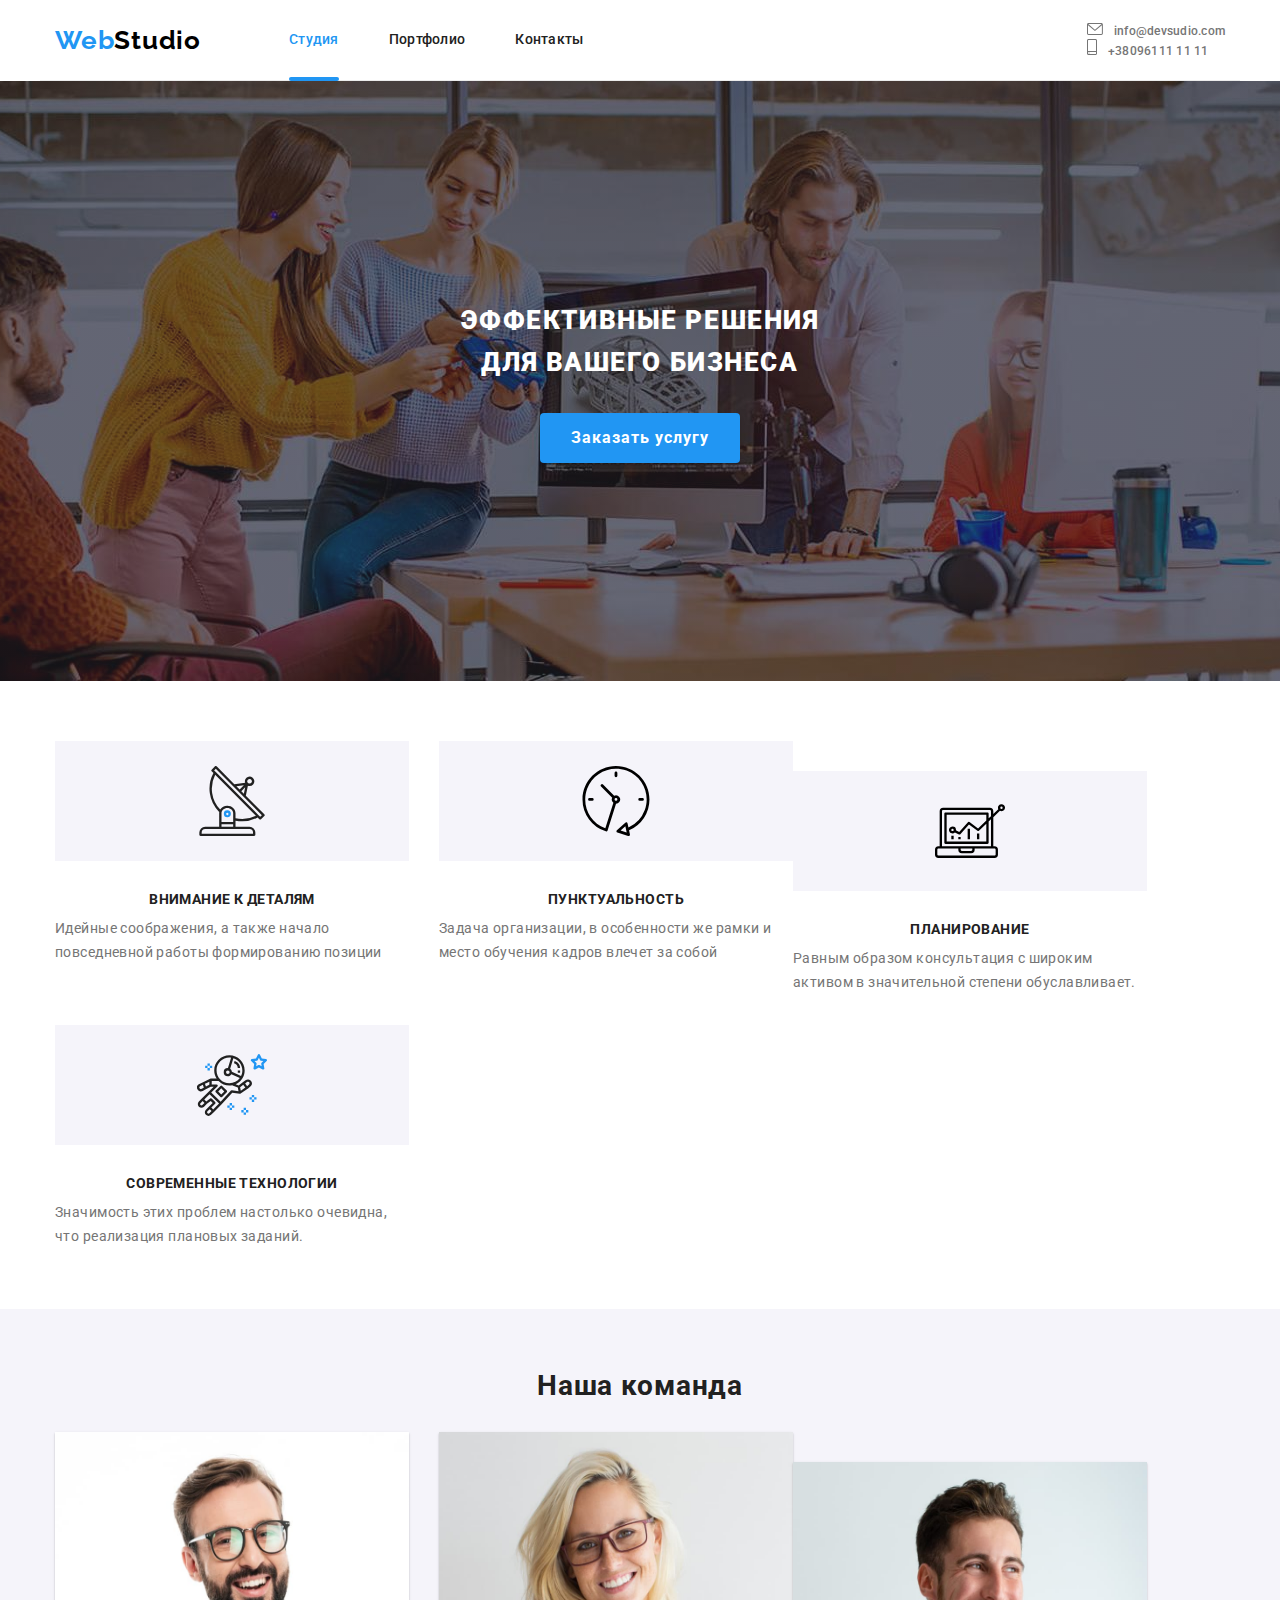
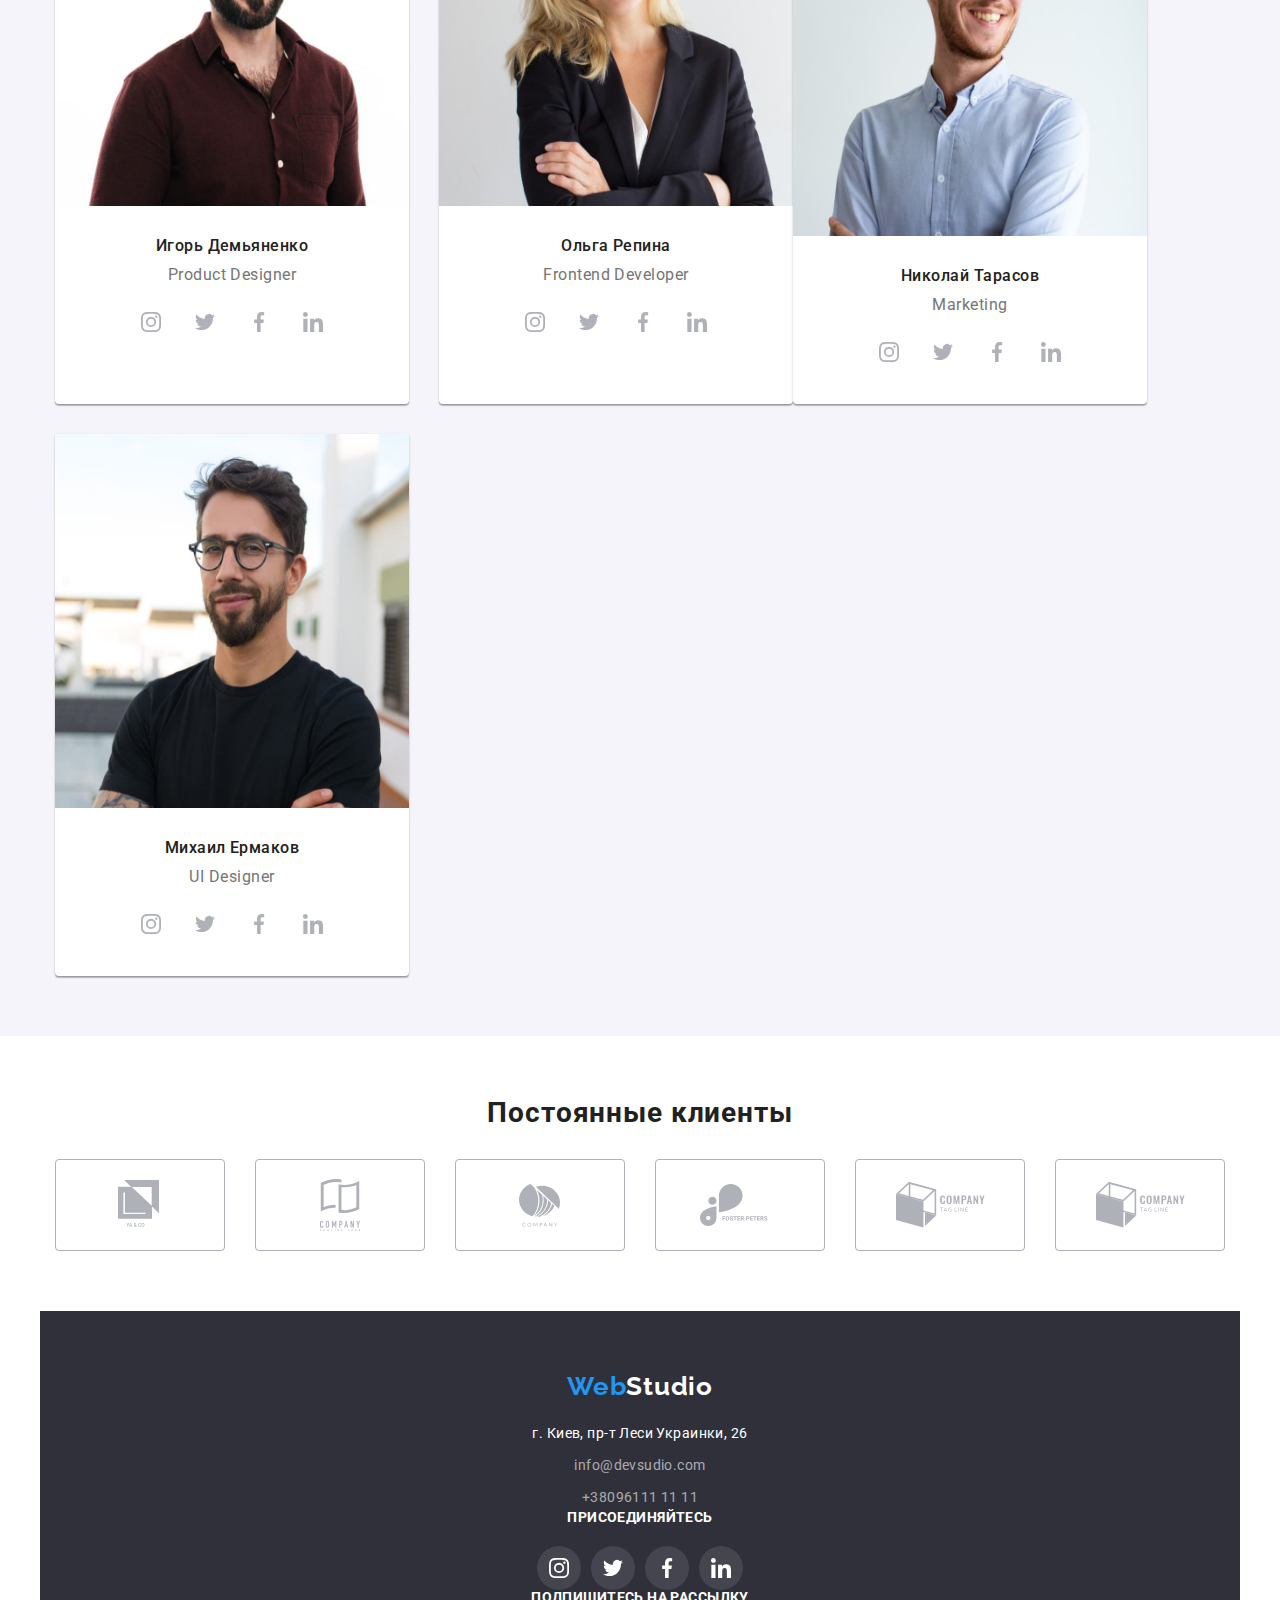
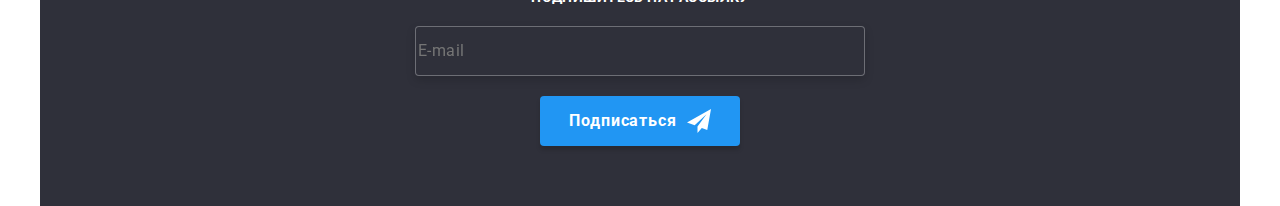
==== index.html @ 31a660d7 "HW-8 working hard" ====
<!DOCTYPE html>
<html lang="ru">
<head>
    <meta charset="UTF-8">
    <meta http-equiv="X-UA-Compatible" content="IE=edge">
    <meta name="viewport" content="width=device-width, initial-scale=1.0">
    <title>HW-8</title>
        <link href="https://fonts.googleapis.com/css2?family=Raleway:wght@700&family=Roboto:wght@400;500;700;900&display=swap" rel="stylesheet">
        <link rel="stylesheet" href="./css/modern-normalize.css">
        <link rel="stylesheet" href="./css/main.min.css">
</head>
<body>
    <header class="header">
        <div class="header__container container">
        <nav class="header__nav">
        <a href="index.html" class="logo header__logo">Web<span class="logo header__logo--black">Studio</span></a>
        <ul class="nav__list">
        <li class="nav__item"><a href="index.html" class="nav__link nav__link--active">Студия</a></li>
        <li class="nav__item"><a href="portfolio.html" class="nav__link">Портфолио</a></li>
        <li class="nav__item"><a href="" class="nav__link">Контакты</a></li>
        </ul>
        </nav>
        <ul class="auth__list">
        <li class="auth__item">
            <a href="mailto:info@devsudio.com" class="auth__link">
                <svg class="auth__icon" width="16" height="12"><use href="./images/icons.svg#icon-envelope-1"></use>
                </svg>
                info@devsudio.com</a></li>
        <li class="auth__item">
            <a href="tel.:+380961111111" class="auth__link">
            <svg class="auth__icon" width="10" height="16">
                <use href="./images/icons.svg#icon-smartphone"></use>
            </svg>
            +38096111 11 11</a></li>
        </ul>
        <svg class='menu-icon'>
            <use href="./images/menu_40px.svg#menu-icon"></use>
        </svg>
        </div>
        
    </header>
    <main>


<!--hero section-->


<section class="hero ">
    <div class="container hero__container">
    <h1 class="hero__title">Эффективные решения для вашего бизнеса</h1>
    <button type="button" class="button hero__button" data-modal-open>Заказать услугу</button>
    </div>
</section>


<!--company rules-->


<section class="benefits">
    <div class="container benefits__container">
    <h2 hidden>Наши принципы</h2>
    <ul class="benefits__list">
        <li class="benefits__item">
            <div class="benefits__item--mobile">
            <svg class="benefits__icon">
                <use href="./images/icons.svg#icon-antena"></use>
            </svg>
            </div>
            <h3 class="benefits__title">Внимание к деталям</h3>
            <p class="benefits__text"> Идейные соображения, а также начало повседневной работы формированию позиции</p>
        </li>
        <li class="benefits__item">
            <!-- <div> -->
                <div class="benefits__item--mobile">
                <svg class="benefits__icon">
                <use href="./images/icons.svg#icon-clock"></use>
            </svg>
            </div>
            <h3 class="benefits__title">Пунктуальность</h3>
            <p class="benefits__text">Задача организации, в особенности же рамки и место обучения кадров влечет за собой</p>
        </li>
        <li class="benefits__item">
            <!-- <div> -->
                <div class="benefits__item--mobile">
                <svg class="benefits__icon">
                <use href="./images/icons.svg#icon-diagram"></use>
            </svg>
        </div>
            <h3 class="benefits__title">Планирование</h3>
            <p class="benefits__text">Равным образом консультация с широким активом в значительной степени обуславливает.</p>
        </li>
        <li class="benefits__item">
            <!-- <div> -->
                <div class="benefits__item--mobile">
                <svg class="benefits__icon">
                <use href="./images/icons.svg#icon-astronaut"></use>
            </svg>
        </div>
            <h3 class="benefits__title">Современные технологии</h3>
            <p class="benefits__text">Значимость этих проблем настолько очевидна, что реализация плановых заданий.</p>
        </li>
    </ul>
    </div>
</section>



<!--how we do-->



<section class="product">
<div class="container product__container">
<h2 class="product__title">Чем мы занимаемся</h2>
<ul class="product__list">
    <li class="product__item">
        <img src="images/img1_HowWeDo.jpg" alt="Человек работает на клаасном рабочем месте" >
        <div class="product__layout">
            <p class="product__text">десктопные приложения</p>
        </div>
    </li>
    <li class="product__item">
        <img src="images/img2_HowWeDo.jpg" alt="Разрабатывается приложение на телефон" >
        <div class="product__layout">
            <p class="product__text">мобильные приложения</p>
        </div>
    </li>
    <li class="product__item">
        <img src="images/img3_HowWeDo.jpg" alt="Изображение мозаики на планшете" >
        <div class="product__layout">
            <p class="product__text">дизайнерские решения</p>
        </div>
    </li>
</ul>
</div>
</section>

<!--Our Team-->
<section class="team">
<div class="container team__container">
<h2 class="team__title">Наша команда</h2>
    <ul class="team__list">
    
    
    
    <!-- Member 1 -->
    
    
        <li class="member">
        <img src="images/img1_OurTeam(1).jpg" alt="Игорь Демьяненко" width="270" class="member__photo">
        <div class="member__meta">
        <h3 class="member__name">Игорь Демьяненко</h3>
        <p lang="en" class="member__position">Product Designer</p>
        <ul class="social">
            <li class="social__item"><a href="" class="social__link">
                <svg class="social__icon">
                    <use href="./images/icons.svg#icon-instagram-2-1"></use>
                </svg>
            </a></li>
            <li class="social__item"><a href="" class="social__link">
                <svg class="social__icon">
                    <use href="./images/icons.svg#icon-twitter-1-1"></use>
                </svg>
            </a></li>
            <li class="social__item"><a href="" class="social__link">
                <svg class="social__icon">
                    <use href="./images/icons.svg#icon-facebook-1-1"></use>
                </svg>
            </a></li>
            <li class="social__item"><a href="" class="social__link">
                <svg class="social__icon">
                    <use href="./images/icons.svg#icon-linkedin-1-1"></use>
                </svg>
            </a></li>
        </ul>
        </div>
    </li>


    <!-- Memeber 2 -->


    <li class="member">
            <img src="images/img2_OurTeam(1).jpg" alt="Игорь Демьяненко" width="270" class="member__photo">
            <div class="member__meta">
            <h3 class="member__name">Ольга Репина</h3>
            <p lang="en" class="member__position">Frontend Developer</p>
            <ul class="social">
                <li class="social__item"><a href="" class="social__link">
                        <svg class="social__icon">
                            <use href="./images/icons.svg#icon-instagram-2-1"></use>
                        </svg>
                    </a></li>
                <li class="social__item"><a href="" class="social__link">
                        <svg class="social__icon">
                            <use href="./images/icons.svg#icon-twitter-1-1"></use>
                        </svg>
                    </a></li>
                <li class="social__item"><a href="" class="social__link">
                        <svg class="social__icon">
                            <use href="./images/icons.svg#icon-facebook-1-1"></use>
                        </svg>
                    </a></li>
                <li class="social__item"><a href="" class="social__link">
                        <svg class="social__icon">
                            <use href="./images/icons.svg#icon-linkedin-1-1"></use>
                        </svg>
                    </a></li>
            </ul>
            </div>
    </li>



<!-- Member 3 -->



    <li class="member">
            <img src="images/img3_OurTeam(1).jpg" alt="Игорь Демьяненко" width="270" class="member__photo">
            <div class="member__meta">
            <h3 class="member__name">Николай Тарасов </h3>
            <p lang="en" class="member__position">Marketing</p>
            <ul class="social">
                <li class="social__item"><a href="" class="social__link">
                        <svg class="social__icon">
                            <use href="./images/icons.svg#icon-instagram-2-1"></use>
                        </svg>
                    </a></li>
                <li class="social__item"><a href="" class="social__link">
                        <svg class="social__icon">
                            <use href="./images/icons.svg#icon-twitter-1-1"></use>
                        </svg>
                    </a></li>
                <li class="social__item"><a href="" class="social__link">
                        <svg class="social__icon">
                            <use href="./images/icons.svg#icon-facebook-1-1"></use>
                        </svg>
                    </a></li>
                <li class="social__item"><a href="" class="social__link">
                        <svg class="social__icon">
                            <use href="./images/icons.svg#icon-linkedin-1-1"></use>
                        </svg>
                    </a></li>
            </ul>
            </div>
    </li>


<!-- Member 4 -->


    <li class="member">
            <img src="images/img4_OurTeam(1).jpg" alt="Игорь Демьяненко" width="270" class="member__photo">
            <div class="member__meta">
            <h3 class="member__name">Михаил Ермаков</h3>
            <p lang="en" class="member__position">UI Designer</p>
            <ul class="social">
                <li class="social__item"><a href="" class="social__link">
                        <svg class="social__icon">
                            <use href="./images/icons.svg#icon-instagram-2-1"></use>
                        </svg>
                    </a></li>
                <li class="social__item"><a href="" class="social__link">
                        <svg class="social__icon">
                            <use href="./images/icons.svg#icon-twitter-1-1"></use>
                        </svg>
                    </a></li>
                <li class="social__item"><a href="" class="social__link">
                        <svg class="social__icon">
                            <use href="./images/icons.svg#icon-facebook-1-1"></use>
                        </svg>
                    </a></li>
                <li class="social__item"><a href="" class="social__link">
                        <svg class="social__icon">
                            <use href="./images/icons.svg#icon-linkedin-1-1"></use>
                        </svg>
                    </a></li>
            </ul>
            </div>
    </li>
    </ul>
    </div>
</section>



<section class="client">
    <!-- Постоянные клиенты -->

    
<div class="container client__container">
    <h2 class="client__title">Постоянные клиенты</h2>
    <ul class="client__list">
        <li class="client__item"><a class="client__link" href=""><svg class="client__icon" width="170" height="92">
            <use href="./images/icons.svg#icon-Client1">
            </use>
        </svg></a>
    </li>
        <li class="client__item"><a class="client__link" href=""><svg class="client__icon" width="170" height="92">
            <use href="./images/icons.svg#icon-Client2">
            </use>
        </svg></a>
    </li>
        <li class="client__item"><a class="client__link" href=""><svg class="client__icon" width="170" height="92">
            <use href="./images/icons.svg#icon-Client3">
            </use>
        </svg></a>
    </li>
        <li class="client__item"><a class="client__link" href=""><svg class="client__icon" width="170" height="92">
            <use href="./images/icons.svg#icon-Client4">
            </use>
        </svg></a>
    </li>
        <li class="client__item"><a class="client__link" href=""><svg class="client__icon" width="170" height="92">
            <use href="./images/icons.svg#icon-Client5">
            </use>
        </svg></a>
    </li>
        <li class="client__item"><a class="client__link" href=""><svg class="client__icon" width="170" height="92">
            <use href="./images/icons.svg#icon-Client6">
            </use>
        </svg></a>
    </li>
    </ul>
</div>
</section>
    </main>


    <!-- Футер -->


    <footer class="footer">
        <div class="container footer__container">
            <div class="footer-for-tablet">
        <div class="contacts">
        <a href="index.html" class="logo footer__logo">Web<span class="logo footer__logo--white">Studio</span></a>
        <address>
            <p class="contacts__address">г. Киев, пр-т Леси Украинки, 26</p>
            <ul class="contacts__list">
                <li class="contacts__item"><a href="mailto:info@devsudio.com" class="contacts__link">info@devsudio.com</a></li>
                <li class="contacts__item"><a href="tel.:+380961111111" class="contacts__link">+38096111 11 11</a></li>
            </ul>
        </address>
        </div>
    <div class="join">
    <p class="join__title">Присоединяйтесь</p>
    <ul class="join__list">
        <li class="join__item"><a href="" class="join__link">
                <svg class="join__icon">
                    <use href="./images/icons.svg#icon-instagram-2-1"></use>
                </svg>
            </a></li>
        <li class="join__item"><a href="" class="join__link">
                <svg class="join__icon">
                    <use href="./images/icons.svg#icon-twitter-1-1"></use>
                </svg>
            </a></li>
        <li class="join__item"><a href="" class="join__link">
                <svg class="join__icon">
                    <use href="./images/icons.svg#icon-facebook-1-1"></use>
                </svg>
            </a></li>
        <li class="join__item"><a href="" class="join__link">
                <svg class="join__icon">
                    <use href="./images/icons.svg#icon-linkedin-1-1"></use>
                </svg>
            </a></li>
    </ul>
    </div>
    </div>
    <div class="mailing">
        <p class="mailing__title">подпишитесь на рассылку</p>
        <form name="subscribe" class="mailing__form">
            <input type="email" name="email" placeholder="E-mail" class="mailing__input">
            <button type="submit" class="button mailing__button">Подписаться <svg class="mailing__icon"><use href="./images/icons.svg#icon-icon-send"></use></svg></button>
        </form>
    </div>
    </div>
    </footer>


    <!-- Модалка -->


    <div class="backdrop is-hidden" data-modal>
        <div class="modal">
            <form name="user-info" class="form">
                <p class="form__title">Оставьте свои данные, мы вам перезвоним</p>
                <div class="form__field">
                    <label for="name" class="form__label">Имя</label>
                    <span class="form__span">
                        <input type="text" name="name" class="form__input" id="name" autocomplete="off">
                        <svg class="form__icon">
                        <use href="./images/icons.svg#icon-person-black-18dp-1">
                        </use>
                        </svg>
                    </span>
                </div>                      
                
                <div class="form__field">
                    <label for="tel" class="form__label">Телефон
                    </label>
                    <span class="form__span">
                        <input type="tel" name="tel" class="form__input" id="tel">
                        <svg class="form__icon">
                            <use href="./images/icons.svg#icon-phone-black-18dp-1"></use>
                        </svg>
                    </span>
                    
                </div>
                    <div class="form__field">
                        <label for="mail" class="form__label">Почта</label>
                            <span class="form__span">
                                <input type="email" name="mail" class="form__input" id="form__input">
                                <svg class="form__icon">
                                    <use href="./images/icons.svg#icon-email-black-18dp-1"></use>
                                </svg>
                                </span>
                    </div>
                    
                    <label class="form__label" for="comment">Комментарий</label>
                        
                        <textarea name="comment" id="comment" rows="5" placeholder="Введите текст" class="form__input textarea"></textarea>
                    
                    
                    <label for="policy" class="policy">
                        <input type="checkbox" name="policy" id="policy" class="policy__input">
                        <svg class="policy__icon"><use href="./images/vector.svg#policy-check"></use></svg>
                        Соглашаюсь с рассылкой и принимаю<a href="" class="policy__link"> Условия договора</a>
                    </label>
                <button type="submit" class="button form__button">Отправить</button>
            </form>
            <button class="close__btn" data-modal-close>
                <svg class="close__icon">
                    <use href="./images/icons.svg#icon-close-modal">
                    </use>
                </svg>
            </button>
        </div>
    </div>
    <script src="js/modal.js"></script>
</body>
</html>
---- css/main.min.css ----
/*! modern-normalize v1.1.0 | MIT License | https://github.com/sindresorhus/modern-normalize */*,::before,::after{-webkit-box-sizing:border-box;box-sizing:border-box}html{line-height:1.15;-webkit-text-size-adjust:100%;-moz-tab-size:4;-o-tab-size:4;tab-size:4}body{margin:0;font-family:system-ui,-apple-system,"Segoe UI",Roboto,Helvetica,Arial,sans-serif,"Apple Color Emoji","Segoe UI Emoji"}hr{height:0;color:inherit}abbr[title]{-webkit-text-decoration:underline dotted;text-decoration:underline dotted}b,strong{font-weight:bolder}code,kbd,samp,pre{font-family:ui-monospace, SFMono-Regular, Consolas, 'Liberation Mono', Menlo, monospace;font-size:1em}small{font-size:80%}sub,sup{font-size:75%;line-height:0;position:relative;vertical-align:baseline}sub{bottom:-0.25em}sup{top:-0.5em}table{text-indent:0;border-color:inherit}button,input,optgroup,select,textarea{font-family:inherit;font-size:100%;line-height:1.15;margin:0}button,select{text-transform:none}button,[type='button'],[type='reset'],[type='submit']{-webkit-appearance:button}::-moz-focus-inner{border-style:none;padding:0}:-moz-focusring{outline:1px dotted ButtonText}:-moz-ui-invalid{box-shadow:none}legend{padding:0}progress{vertical-align:baseline}::-webkit-inner-spin-button,::-webkit-outer-spin-button{height:auto}[type='search']{-webkit-appearance:textfield;outline-offset:-2px}::-webkit-search-decoration{-webkit-appearance:none}::-webkit-file-upload-button{-webkit-appearance:button;font:inherit}summary{display:list-item}body{font-family:"Roboto", sans-serif;color:#757575;background-color:#fff;margin:0}h1,h2,h3,h4,h5,h6,ul,p{margin:0px;padding:0px}img{display:block}.container{padding-right:15px;padding-left:15px;width:100%;margin-left:auto;margin-right:auto}@media screen and (min-width: 480px){.container{width:480px}}@media screen and (min-width: 768px){.container{width:768px}}@media screen and (min-width: 1200px){.container{width:1200px}}.button{width:200px;height:50px;-webkit-box-shadow:0px 4px 4px rgba(0,0,0,0.15);box-shadow:0px 4px 4px rgba(0,0,0,0.15);border:none;border-radius:4px;cursor:pointer}.footer__container{background-color:#2f303a;padding-top:60px;padding-bottom:60px}@media screen and (max-width: 767px){.footer-for-tablet{margin-bottom:60px}}@media screen and (min-width: 768px) and (max-width: 1199px){.footer-for-tablet{display:-webkit-box;display:-ms-flexbox;display:flex;-ms-flex-pack:distribute;justify-content:space-around;-webkit-box-align:baseline;-ms-flex-align:baseline;align-items:baseline;margin-bottom:60px}}@media screen and (max-width: 767px){.contacts{margin-bottom:60px}}.footer__logo{display:block;margin:0 auto 20px;text-align:center}.logo.footer__logo--white{color:#fff}.contacts__address{margin-bottom:8px;font-style:normal;font-weight:normal;font-size:14px;line-height:1.71;text-align:center;letter-spacing:0.03em;color:#fff}.contacts__list{font-family:Roboto;font-style:normal;font-weight:normal;font-size:14px;line-height:1.71;text-align:center;letter-spacing:0.03em}.contacts__item{list-style:none}.contacts__item:not(:last-child){margin-bottom:8px}.contacts__link{text-decoration:none;color:rgba(255,255,255,0.6)}.join__title{margin-bottom:20px;text-align:center;font-weight:bold;font-size:14px;line-height:1.14;letter-spacing:0.03em;text-transform:uppercase;color:#fff}.join__list{display:-webkit-box;display:-ms-flexbox;display:flex;-webkit-box-pack:center;-ms-flex-pack:center;justify-content:center}.join__item{list-style:none}.join__item:not(:last-child){margin-right:10px}.join__link{display:-webkit-box;display:-ms-flexbox;display:flex;-webkit-box-align:center;-ms-flex-align:center;align-items:center;-webkit-box-pack:center;-ms-flex-pack:center;justify-content:center;width:44px;height:44px;border-radius:50%;background-color:rgba(255,255,255,0.1);color:#fff}.join__icon{width:20px;height:20px;fill:currentColor}.mailing__title{text-align:center;margin-bottom:20px;font-weight:bold;font-size:14px;line-height:1.14;letter-spacing:0.03em;text-transform:uppercase;color:#fff}.mailing__form{text-align:center}.mailing__input{margin-bottom:20px;min-width:320px;width:450px;height:50px;background-color:#2f303a;color:#fff;border:1px solid rgba(255,255,255,0.3);-webkit-box-sizing:border-box;box-sizing:border-box;-webkit-filter:drop-shadow(0px 4px 4px rgba(0,0,0,0.15));filter:drop-shadow(0px 4px 4px rgba(0,0,0,0.15));border-radius:4px;font-weight:normal;font-size:16px;line-height:1.25;letter-spacing:0.03em;color:rgba(255,255,255,0.6)}.mailing__button{margin:0 auto;font-weight:bold;font-size:16px;line-height:1.87;display:-webkit-box;display:-ms-flexbox;display:flex;-webkit-box-align:center;-ms-flex-align:center;align-items:center;-webkit-box-pack:center;-ms-flex-pack:center;justify-content:center;letter-spacing:0.06em;color:#fff;background-color:#2196f3;-webkit-box-shadow:0px 4px 4px rgba(0,0,0,0.15);box-shadow:0px 4px 4px rgba(0,0,0,0.15);border-radius:4px}.mailing__icon{margin-left:10px;width:24px;height:24px}.benefits{padding:60px 0}@media screen and (min-width: 768px){.benefits__list{display:-webkit-box;display:-ms-flexbox;display:flex;-ms-flex-wrap:wrap;flex-wrap:wrap}}.benefits__item{min-width:320px;list-style:none;height:auto}@media screen and (max-width: 767px){.benefits__item{max-width:450px}.benefits__item:not(:last-child){margin-bottom:30px}}@media screen and (min-width: 768px){.benefits__item{width:354px}.benefits__item:nth-child(2n+1){margin-right:30px}.benefits__item:nth-child(n+3){margin-top:30px}}.benefits__item--mobile{display:-webkit-box;display:-ms-flexbox;display:flex;-webkit-box-pack:center;-ms-flex-pack:center;justify-content:center;-webkit-box-align:center;-ms-flex-align:center;align-items:center;width:100%;height:120px;margin-bottom:30px;background-color:#f5f4fa}.benefits__icon{display:block;margin:auto;height:70px;width:70px}.benefits__title{width:270px;margin:0 auto 10px;text-align:center;font-weight:bold;font-size:14px;line-height:16px;letter-spacing:0.03em;text-transform:uppercase;color:#212121}.benefits__text{font-weight:normal;font-size:14px;line-height:1.71;letter-spacing:0.03em;color:#757575}.client{padding:60px 0}.client__title{margin-bottom:30px;font-weight:bold;font-size:28px;line-height:33px;text-align:center;letter-spacing:0.03em;color:#212121}.client__list{display:-webkit-box;display:-ms-flexbox;display:flex;-ms-flex-wrap:wrap;flex-wrap:wrap;margin-left:-30px;margin-top:-30px}@media screen and (min-width: 1200px){.client__list{-ms-flex-wrap:nowrap;flex-wrap:nowrap}}.client__item{list-style:none;-ms-flex-preferred-size:calc(100% / 2 - 30px);flex-basis:calc(100% / 2 - 30px);margin-left:30px;margin-top:30px}@media screen and (min-width: 768px){.client__item{-ms-flex-preferred-size:calc(100% / 3 - 30px);flex-basis:calc(100% / 3 - 30px);margin-left:30px;margin-top:30px}}@media screen and (min-width: 1200px){.client__item{-ms-flex-preferred-size:calc(100% / 6 - 30px);flex-basis:calc(100% / 6 - 30px);margin-left:30px;margin-top:30px}}.client__link{height:92px;display:-webkit-box;display:-ms-flexbox;display:flex;color:#afb1b8;border:1px solid #afb1b8;-webkit-box-sizing:border-box;box-sizing:border-box;border-radius:4px}.client__link:hover,.client__link:focus{color:#2196f3;border-color:#2196f3}.client__icon{margin:auto auto;display:block;fill:currentColor;width:106px;height:60px}.logo{text-decoration:none;font-family:Raleway, sans-serif;font-weight:bold;font-size:26px;line-height:1.19;letter-spacing:0.03em;color:#2196f3}@media screen and (min-width: 768px){.header__logo{margin-right:88px}}.header__logo--black{color:#000}.product{display:none}.team{padding-top:60px;padding-bottom:60px;background-color:#f5f4fa}.team__title{margin-bottom:30px;font-weight:bold;font-size:28px;line-height:1.18;letter-spacing:.03em;color:#212121;text-align:center}@media screen and (min-width: 768px){.team__list{display:-webkit-box;display:-ms-flexbox;display:flex;-ms-flex-wrap:wrap;flex-wrap:wrap}}.member{list-style:none;background:#fff;-webkit-box-shadow:0px 1px 3px rgba(0,0,0,0.12),0px 1px 1px rgba(0,0,0,0.14),0px 2px 1px rgba(0,0,0,0.2);box-shadow:0px 1px 3px rgba(0,0,0,0.12),0px 1px 1px rgba(0,0,0,0.14),0px 2px 1px rgba(0,0,0,0.2);border-radius:0px 0px 4px 4px}@media screen and (max-width: 767px){.member{margin-bottom:30px}}@media screen and (min-width: 768px){.member:nth-child(2n+1){margin-right:30px}.member:nth-child(n+3){margin-top:30px}}.member__photo{margin:0 auto;width:450px;height:460px}@media screen and (min-width: 768px){.member__photo{width:354px;height:374px}}.member__meta{padding:30px 32px}.member__name{margin-bottom:10px;font-weight:500;font-size:16px;line-height:1.19;text-align:center;letter-spacing:0.03em;color:#212121}.member__position{margin-bottom:16px;font-weight:normal;font-size:16px;line-height:1.19;text-align:center;letter-spacing:0.03em;color:#757575}.social{display:-webkit-box;display:-ms-flexbox;display:flex;-webkit-box-pack:center;-ms-flex-pack:center;justify-content:center;list-style:none}.social__item+.social__item{margin-left:10px}.social__link{display:-webkit-box;display:-ms-flexbox;display:flex;-webkit-box-pack:center;-ms-flex-pack:center;justify-content:center;-webkit-box-align:center;-ms-flex-align:center;align-items:center;color:#afb1b8;width:44px;height:44px;border-radius:50%;-webkit-transition-property:color,background-color;transition-property:color,background-color;-webkit-transition-duration:250ms;transition-duration:250ms;-webkit-transition-timing-function:cubic-bezier(0.4, 0, 0.2, 1);transition-timing-function:cubic-bezier(0.4, 0, 0.2, 1)}.social__link:hover,.social__link:focus{color:#fff;background-color:#2196f3;border-radius:50%}.social__icon{width:20px;height:20px;fill:currentColor}.is-hidden{display:none}.projects{padding-top:60px;padding-bottom:60px}.projects__filter{display:-webkit-box;display:-ms-flexbox;display:flex;-ms-flex-wrap:wrap;flex-wrap:wrap;margin-bottom:-15px;margin-bottom:40px}.projects__item{-ms-flex-preferred-size:calc(100% /  - );flex-basis:calc(100% /  - );margin-right:8px;margin-bottom:15px;list-style:none}.projects__button{padding-top:6px;padding-right:22px;padding-bottom:6px;padding-left:22px;background:#f5f4fa;border:none;border-radius:4px;cursor:pointer}.projects__button--active{background-color:#2196f3;color:#fff;-webkit-box-shadow:0px 3px 1px rgba(0,0,0,0.1),0px 1px 2px rgba(0,0,0,0.08),0px 2px 2px rgba(0,0,0,0.12);box-shadow:0px 3px 1px rgba(0,0,0,0.1),0px 1px 2px rgba(0,0,0,0.08),0px 2px 2px rgba(0,0,0,0.12)}.card{list-style:none;border:none}.card__link{text-decoration:none;display:block;-webkit-transition-property:-webkit-box-shadow;transition-property:-webkit-box-shadow;transition-property:box-shadow;transition-property:box-shadow, -webkit-box-shadow;-webkit-transition-timing-function:cubic-bezier(0.4, 0, 0.2, 1);transition-timing-function:cubic-bezier(0.4, 0, 0.2, 1);-webkit-transition-duration:250ms;transition-duration:250ms}.card__link:hover,.card__link:focus{-webkit-box-sizing:border-box;box-sizing:border-box;-webkit-box-shadow:0px 1px 1px rgba(0,0,0,0.12),0px 4px 4px rgba(0,0,0,0.06),1px 4px 6px rgba(0,0,0,0.16);box-shadow:0px 1px 1px rgba(0,0,0,0.12),0px 4px 4px rgba(0,0,0,0.06),1px 4px 6px rgba(0,0,0,0.16)}.card__link:hover .card__description,.card__link:focus .card__description{-webkit-transform:translateY(0);transform:translateY(0)}.card__overlay{position:relative;overflow:hidden;border:none}.card__description{position:absolute;top:0;left:0;bottom:0;-webkit-transform:translateY(101%);transform:translateY(101%);background-color:rgba(33,150,243,0.9);-webkit-box-sizing:border-box;box-sizing:border-box;color:#fff;-webkit-transition-property:-webkit-transform;transition-property:-webkit-transform;transition-property:transform;transition-property:transform, -webkit-transform;-webkit-transition-timing-function:cubic-bezier(0.4, 0, 0.2, 1);transition-timing-function:cubic-bezier(0.4, 0, 0.2, 1);-webkit-transition-duration:250ms;transition-duration:250ms}.card__meta{padding-top:20px;padding-right:24px;padding-bottom:20px;padding-left:24px;border-left:1px solid #eeeeee;border-right:1px solid #eeeeee;border-bottom:1px solid #eeeeee}.card__title{color:#212121}.card__type{color:#757575}.logo{text-decoration:none;font-family:Raleway, sans-serif;font-weight:bold;font-size:26px;line-height:1.19;letter-spacing:0.03em;color:#2196f3}@media screen and (min-width: 768px){.header__logo{margin-right:88px}}.header__logo--black{color:#000}.hero__container{text-align:center;margin:auto auto}.hero{display:-webkit-box;display:-ms-flexbox;display:flex;height:400px;min-width:320px;background-image:-webkit-gradient(linear, left top, left bottom, from(rgba(47,48,58,0.4)), to(rgba(47,48,58,0.4))),url(../../images/hero-phone.jpg);background-image:linear-gradient(rgba(47,48,58,0.4), rgba(47,48,58,0.4)),url(../../images/hero-phone.jpg);background-size:cover;background-position:center;background-repeat:no-repeat}@media screen and (min-width: 480px){.hero{width:100%;background-image:-webkit-gradient(linear, left top, left bottom, from(rgba(47,48,58,0.4)), to(rgba(47,48,58,0.4))),url(../../images/hero-tablet.jpg);background-image:linear-gradient(rgba(47,48,58,0.4), rgba(47,48,58,0.4)),url(../../images/hero-tablet.jpg);background-size:cover;background-position:center;background-repeat:no-repeat}}@media screen and (min-width: 768px){.hero{width:100%;background-image:-webkit-gradient(linear, left top, left bottom, from(rgba(47,48,58,0.4)), to(rgba(47,48,58,0.4))),url(../../images/background-hero.jpg);background-image:linear-gradient(rgba(47,48,58,0.4), rgba(47,48,58,0.4)),url(../../images/background-hero.jpg);background-size:cover;background-position:center;background-repeat:no-repeat}}@media screen and (min-width: 1200px){.hero{height:600px}}.hero__title{max-width:360px;margin-bottom:30px;margin:0 auto 30px;font-weight:900;font-size:26px;line-height:1.62;text-align:center;letter-spacing:0.06em;text-transform:uppercase;color:#fff}.hero__button{margin-right:auto;margin-left:auto;background-color:#2196f3;font-weight:bold;font-size:16px;line-height:1.87;letter-spacing:0.06em;color:#fff;-webkit-transition-property:background-color;transition-property:background-color;-webkit-transition-duration:250ms;transition-duration:250ms;-webkit-transition-timing-function:cubic-bezier(0.4, 0, 0.2, 1);transition-timing-function:cubic-bezier(0.4, 0, 0.2, 1)}.hero__button:hover,.hero__button:focus{background-color:#188ce8}.header{min-width:320px;margin:0 auto}@media screen and (max-width: 479px){.header{min-width:320px}}@media screen and (min-width: 480px){.header{width:480px}}@media screen and (min-width: 768px){.header{width:768px;border-bottom:1px solid #ececec}}@media screen and (min-width: 1200px){.header{width:1200px}}.header__container{display:-webkit-box;display:-ms-flexbox;display:flex;-webkit-box-align:center;-ms-flex-align:center;align-items:center}@media screen and (min-width: 768px){.header__container{-webkit-box-pack:justify;-ms-flex-pack:justify;justify-content:space-between}}.header__nav{margin-right:auto}@media screen and (min-width: 768px){.header__nav{display:-webkit-box;display:-ms-flexbox;display:flex;-webkit-box-align:center;-ms-flex-align:center;align-items:center;margin-right:0}}.nav__list{display:none}@media screen and (min-width: 768px){.nav__list{display:-webkit-box;display:-ms-flexbox;display:flex;-webkit-box-align:center;-ms-flex-align:center;align-items:center}}@media screen and (min-width: 768px){.nav__item{list-style:none}}@media screen and (min-width: 768px){.nav__item:not(:last-child){margin-right:50px}}.nav__link{position:relative}@media screen and (min-width: 768px){.nav__link{display:block;padding-top:32px;padding-bottom:32px;text-decoration:none;font-weight:500;font-size:14px;line-height:1.14;letter-spacing:0.02em;color:#212121}}.nav__link--active{color:#2196f3}.nav__link.nav__link--active::after{position:absolute;bottom:-1px;content:"";display:block;width:100%;height:4px;border-radius:2px;background-color:#2196f3}.auth__list{display:none}@media screen and (min-width: 768px){.auth__list{display:block}}@media screen and (min-width: 768px){.auth__item{list-style:none}}@media screen and (min-width: 768px){.auth__link{text-decoration:none;font-weight:500;font-size:12px;line-height:1.17;letter-spacing:0.02em;color:#757575}}@media screen and (min-width: 768px){.auth__icon{fill:currentColor;margin-right:8px}}.menu-icon{width:40px;height:40px;fill:black}@media screen and (min-width: 768px){.menu-icon{display:none}}
/*# sourceMappingURL=main.min.css.map */
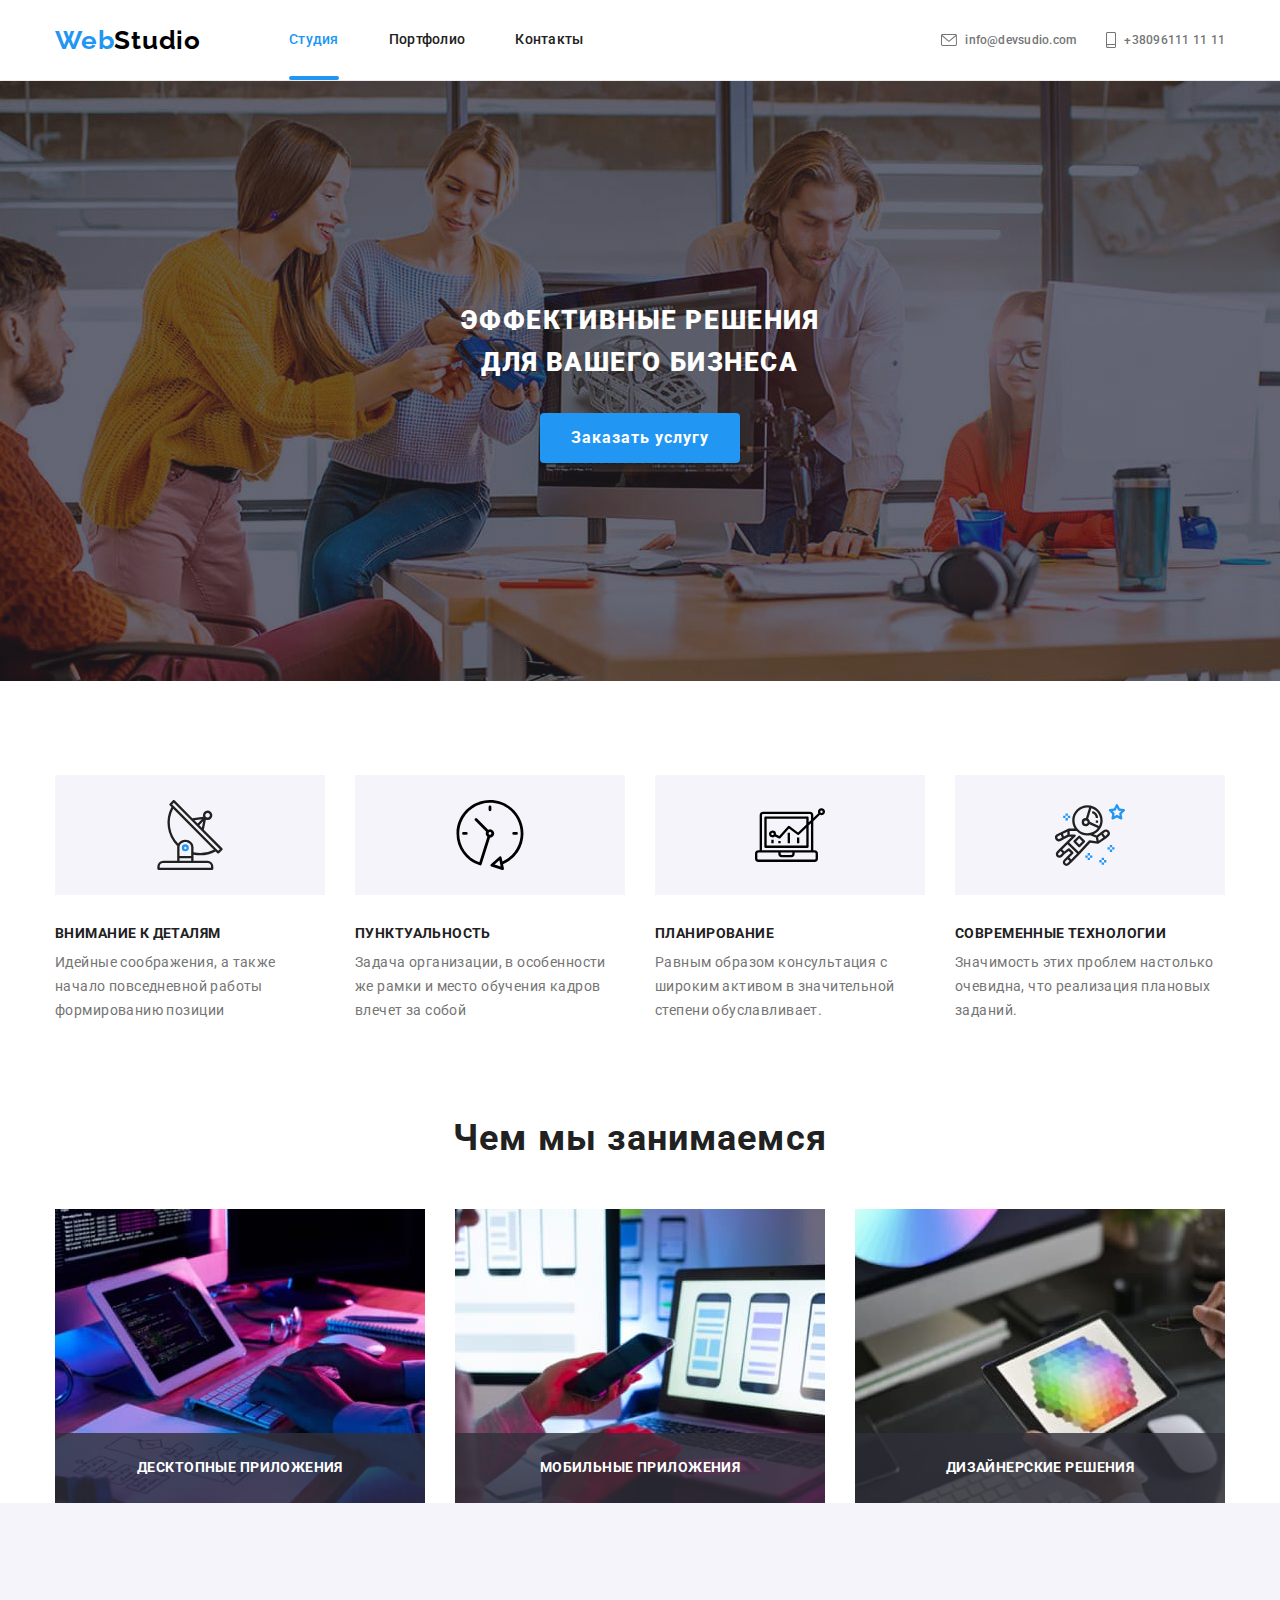
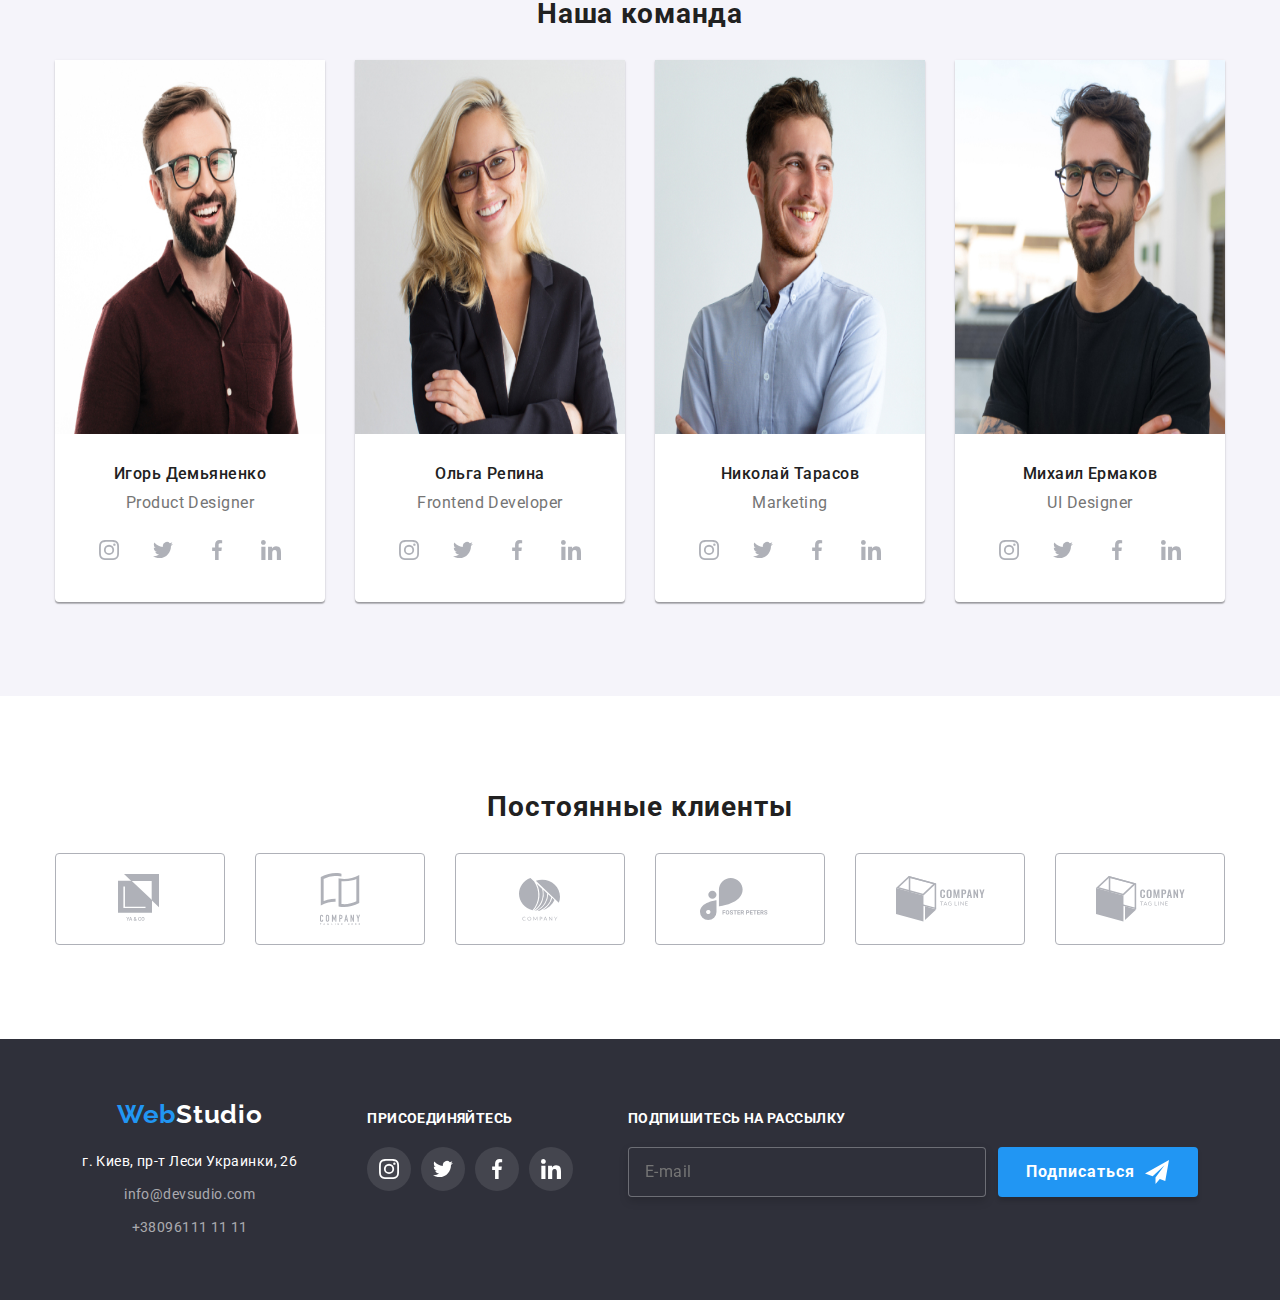
==== commit 9c720d21: "продолжаем трудится. осталось меню и картинки" ====
--- a/index.html
+++ b/index.html
@@ -33,10 +33,18 @@
             </svg>
             +38096111 11 11</a></li>
         </ul>
-        <svg class='menu-icon'>
-            <use href="./images/menu_40px.svg#menu-icon"></use>
+        <button type="button" class="menu-button" data-menu-button aria-expanded="false" aria-controls="menu-container">
+        <svg width="40" height="40" class="menu-icon" aria-label="Переключатель мобильного меню">
+            <use href="./images/icons.svg#icon-menu" class="icon-menu"></use>
+            <use href="./images/icons.svg#icon-cross" class="icon-cross"></use>
         </svg>
-        </div>
+        </button>
+
+        <div class="menu-container " id="menu-container" data-menu>
+            контент меню
+        </div>
+        </div>
+
         
     </header>
     <main>
@@ -147,7 +155,7 @@
     
     
         <li class="member">
-        <img src="images/img1_OurTeam(1).jpg" alt="Игорь Демьяненко" width="270" class="member__photo">
+        <img src="images/img1_OurTeam_mobile.jpg" alt="Игорь Демьяненко" class="member__photo">
         <div class="member__meta">
         <h3 class="member__name">Игорь Демьяненко</h3>
         <p lang="en" class="member__position">Product Designer</p>
@@ -181,7 +189,7 @@
 
 
     <li class="member">
-            <img src="images/img2_OurTeam(1).jpg" alt="Игорь Демьяненко" width="270" class="member__photo">
+            <img src="images/img2_OurTeam_mobile.jpg" alt="Игорь Демьяненко"  class="member__photo">
             <div class="member__meta">
             <h3 class="member__name">Ольга Репина</h3>
             <p lang="en" class="member__position">Frontend Developer</p>
@@ -217,7 +225,7 @@
 
 
     <li class="member">
-            <img src="images/img3_OurTeam(1).jpg" alt="Игорь Демьяненко" width="270" class="member__photo">
+            <img src="images/img3_OurTeam_mobile.jpg" alt="Игорь Демьяненко"  class="member__photo">
             <div class="member__meta">
             <h3 class="member__name">Николай Тарасов </h3>
             <p lang="en" class="member__position">Marketing</p>
@@ -251,7 +259,7 @@
 
 
     <li class="member">
-            <img src="images/img4_OurTeam(1).jpg" alt="Игорь Демьяненко" width="270" class="member__photo">
+            <img src="images/img4_OurTeam_mobile.jpg" alt="Игорь Демьяненко"  class="member__photo">
             <div class="member__meta">
             <h3 class="member__name">Михаил Ермаков</h3>
             <p lang="en" class="member__position">UI Designer</p>
@@ -441,5 +449,6 @@
         </div>
     </div>
     <script src="js/modal.js"></script>
+    <script src="js/menu.js"></script>
 </body>
 </html>--- a/css/main.min.css
+++ b/css/main.min.css
@@ -1,2 +1,2 @@
-/*! modern-normalize v1.1.0 | MIT License | https://github.com/sindresorhus/modern-normalize */*,::before,::after{-webkit-box-sizing:border-box;box-sizing:border-box}html{line-height:1.15;-webkit-text-size-adjust:100%;-moz-tab-size:4;-o-tab-size:4;tab-size:4}body{margin:0;font-family:system-ui,-apple-system,"Segoe UI",Roboto,Helvetica,Arial,sans-serif,"Apple Color Emoji","Segoe UI Emoji"}hr{height:0;color:inherit}abbr[title]{-webkit-text-decoration:underline dotted;text-decoration:underline dotted}b,strong{font-weight:bolder}code,kbd,samp,pre{font-family:ui-monospace, SFMono-Regular, Consolas, 'Liberation Mono', Menlo, monospace;font-size:1em}small{font-size:80%}sub,sup{font-size:75%;line-height:0;position:relative;vertical-align:baseline}sub{bottom:-0.25em}sup{top:-0.5em}table{text-indent:0;border-color:inherit}button,input,optgroup,select,textarea{font-family:inherit;font-size:100%;line-height:1.15;margin:0}button,select{text-transform:none}button,[type='button'],[type='reset'],[type='submit']{-webkit-appearance:button}::-moz-focus-inner{border-style:none;padding:0}:-moz-focusring{outline:1px dotted ButtonText}:-moz-ui-invalid{box-shadow:none}legend{padding:0}progress{vertical-align:baseline}::-webkit-inner-spin-button,::-webkit-outer-spin-button{height:auto}[type='search']{-webkit-appearance:textfield;outline-offset:-2px}::-webkit-search-decoration{-webkit-appearance:none}::-webkit-file-upload-button{-webkit-appearance:button;font:inherit}summary{display:list-item}body{font-family:"Roboto", sans-serif;color:#757575;background-color:#fff;margin:0}h1,h2,h3,h4,h5,h6,ul,p{margin:0px;padding:0px}img{display:block}.container{padding-right:15px;padding-left:15px;width:100%;margin-left:auto;margin-right:auto}@media screen and (min-width: 480px){.container{width:480px}}@media screen and (min-width: 768px){.container{width:768px}}@media screen and (min-width: 1200px){.container{width:1200px}}.button{width:200px;height:50px;-webkit-box-shadow:0px 4px 4px rgba(0,0,0,0.15);box-shadow:0px 4px 4px rgba(0,0,0,0.15);border:none;border-radius:4px;cursor:pointer}.footer__container{background-color:#2f303a;padding-top:60px;padding-bottom:60px}@media screen and (max-width: 767px){.footer-for-tablet{margin-bottom:60px}}@media screen and (min-width: 768px) and (max-width: 1199px){.footer-for-tablet{display:-webkit-box;display:-ms-flexbox;display:flex;-ms-flex-pack:distribute;justify-content:space-around;-webkit-box-align:baseline;-ms-flex-align:baseline;align-items:baseline;margin-bottom:60px}}@media screen and (max-width: 767px){.contacts{margin-bottom:60px}}.footer__logo{display:block;margin:0 auto 20px;text-align:center}.logo.footer__logo--white{color:#fff}.contacts__address{margin-bottom:8px;font-style:normal;font-weight:normal;font-size:14px;line-height:1.71;text-align:center;letter-spacing:0.03em;color:#fff}.contacts__list{font-family:Roboto;font-style:normal;font-weight:normal;font-size:14px;line-height:1.71;text-align:center;letter-spacing:0.03em}.contacts__item{list-style:none}.contacts__item:not(:last-child){margin-bottom:8px}.contacts__link{text-decoration:none;color:rgba(255,255,255,0.6)}.join__title{margin-bottom:20px;text-align:center;font-weight:bold;font-size:14px;line-height:1.14;letter-spacing:0.03em;text-transform:uppercase;color:#fff}.join__list{display:-webkit-box;display:-ms-flexbox;display:flex;-webkit-box-pack:center;-ms-flex-pack:center;justify-content:center}.join__item{list-style:none}.join__item:not(:last-child){margin-right:10px}.join__link{display:-webkit-box;display:-ms-flexbox;display:flex;-webkit-box-align:center;-ms-flex-align:center;align-items:center;-webkit-box-pack:center;-ms-flex-pack:center;justify-content:center;width:44px;height:44px;border-radius:50%;background-color:rgba(255,255,255,0.1);color:#fff}.join__icon{width:20px;height:20px;fill:currentColor}.mailing__title{text-align:center;margin-bottom:20px;font-weight:bold;font-size:14px;line-height:1.14;letter-spacing:0.03em;text-transform:uppercase;color:#fff}.mailing__form{text-align:center}.mailing__input{margin-bottom:20px;min-width:320px;width:450px;height:50px;background-color:#2f303a;color:#fff;border:1px solid rgba(255,255,255,0.3);-webkit-box-sizing:border-box;box-sizing:border-box;-webkit-filter:drop-shadow(0px 4px 4px rgba(0,0,0,0.15));filter:drop-shadow(0px 4px 4px rgba(0,0,0,0.15));border-radius:4px;font-weight:normal;font-size:16px;line-height:1.25;letter-spacing:0.03em;color:rgba(255,255,255,0.6)}.mailing__button{margin:0 auto;font-weight:bold;font-size:16px;line-height:1.87;display:-webkit-box;display:-ms-flexbox;display:flex;-webkit-box-align:center;-ms-flex-align:center;align-items:center;-webkit-box-pack:center;-ms-flex-pack:center;justify-content:center;letter-spacing:0.06em;color:#fff;background-color:#2196f3;-webkit-box-shadow:0px 4px 4px rgba(0,0,0,0.15);box-shadow:0px 4px 4px rgba(0,0,0,0.15);border-radius:4px}.mailing__icon{margin-left:10px;width:24px;height:24px}.benefits{padding:60px 0}@media screen and (min-width: 768px){.benefits__list{display:-webkit-box;display:-ms-flexbox;display:flex;-ms-flex-wrap:wrap;flex-wrap:wrap}}.benefits__item{min-width:320px;list-style:none;height:auto}@media screen and (max-width: 767px){.benefits__item{max-width:450px}.benefits__item:not(:last-child){margin-bottom:30px}}@media screen and (min-width: 768px){.benefits__item{width:354px}.benefits__item:nth-child(2n+1){margin-right:30px}.benefits__item:nth-child(n+3){margin-top:30px}}.benefits__item--mobile{display:-webkit-box;display:-ms-flexbox;display:flex;-webkit-box-pack:center;-ms-flex-pack:center;justify-content:center;-webkit-box-align:center;-ms-flex-align:center;align-items:center;width:100%;height:120px;margin-bottom:30px;background-color:#f5f4fa}.benefits__icon{display:block;margin:auto;height:70px;width:70px}.benefits__title{width:270px;margin:0 auto 10px;text-align:center;font-weight:bold;font-size:14px;line-height:16px;letter-spacing:0.03em;text-transform:uppercase;color:#212121}.benefits__text{font-weight:normal;font-size:14px;line-height:1.71;letter-spacing:0.03em;color:#757575}.client{padding:60px 0}.client__title{margin-bottom:30px;font-weight:bold;font-size:28px;line-height:33px;text-align:center;letter-spacing:0.03em;color:#212121}.client__list{display:-webkit-box;display:-ms-flexbox;display:flex;-ms-flex-wrap:wrap;flex-wrap:wrap;margin-left:-30px;margin-top:-30px}@media screen and (min-width: 1200px){.client__list{-ms-flex-wrap:nowrap;flex-wrap:nowrap}}.client__item{list-style:none;-ms-flex-preferred-size:calc(100% / 2 - 30px);flex-basis:calc(100% / 2 - 30px);margin-left:30px;margin-top:30px}@media screen and (min-width: 768px){.client__item{-ms-flex-preferred-size:calc(100% / 3 - 30px);flex-basis:calc(100% / 3 - 30px);margin-left:30px;margin-top:30px}}@media screen and (min-width: 1200px){.client__item{-ms-flex-preferred-size:calc(100% / 6 - 30px);flex-basis:calc(100% / 6 - 30px);margin-left:30px;margin-top:30px}}.client__link{height:92px;display:-webkit-box;display:-ms-flexbox;display:flex;color:#afb1b8;border:1px solid #afb1b8;-webkit-box-sizing:border-box;box-sizing:border-box;border-radius:4px}.client__link:hover,.client__link:focus{color:#2196f3;border-color:#2196f3}.client__icon{margin:auto auto;display:block;fill:currentColor;width:106px;height:60px}.logo{text-decoration:none;font-family:Raleway, sans-serif;font-weight:bold;font-size:26px;line-height:1.19;letter-spacing:0.03em;color:#2196f3}@media screen and (min-width: 768px){.header__logo{margin-right:88px}}.header__logo--black{color:#000}.product{display:none}.team{padding-top:60px;padding-bottom:60px;background-color:#f5f4fa}.team__title{margin-bottom:30px;font-weight:bold;font-size:28px;line-height:1.18;letter-spacing:.03em;color:#212121;text-align:center}@media screen and (min-width: 768px){.team__list{display:-webkit-box;display:-ms-flexbox;display:flex;-ms-flex-wrap:wrap;flex-wrap:wrap}}.member{list-style:none;background:#fff;-webkit-box-shadow:0px 1px 3px rgba(0,0,0,0.12),0px 1px 1px rgba(0,0,0,0.14),0px 2px 1px rgba(0,0,0,0.2);box-shadow:0px 1px 3px rgba(0,0,0,0.12),0px 1px 1px rgba(0,0,0,0.14),0px 2px 1px rgba(0,0,0,0.2);border-radius:0px 0px 4px 4px}@media screen and (max-width: 767px){.member{margin-bottom:30px}}@media screen and (min-width: 768px){.member:nth-child(2n+1){margin-right:30px}.member:nth-child(n+3){margin-top:30px}}.member__photo{margin:0 auto;width:450px;height:460px}@media screen and (min-width: 768px){.member__photo{width:354px;height:374px}}.member__meta{padding:30px 32px}.member__name{margin-bottom:10px;font-weight:500;font-size:16px;line-height:1.19;text-align:center;letter-spacing:0.03em;color:#212121}.member__position{margin-bottom:16px;font-weight:normal;font-size:16px;line-height:1.19;text-align:center;letter-spacing:0.03em;color:#757575}.social{display:-webkit-box;display:-ms-flexbox;display:flex;-webkit-box-pack:center;-ms-flex-pack:center;justify-content:center;list-style:none}.social__item+.social__item{margin-left:10px}.social__link{display:-webkit-box;display:-ms-flexbox;display:flex;-webkit-box-pack:center;-ms-flex-pack:center;justify-content:center;-webkit-box-align:center;-ms-flex-align:center;align-items:center;color:#afb1b8;width:44px;height:44px;border-radius:50%;-webkit-transition-property:color,background-color;transition-property:color,background-color;-webkit-transition-duration:250ms;transition-duration:250ms;-webkit-transition-timing-function:cubic-bezier(0.4, 0, 0.2, 1);transition-timing-function:cubic-bezier(0.4, 0, 0.2, 1)}.social__link:hover,.social__link:focus{color:#fff;background-color:#2196f3;border-radius:50%}.social__icon{width:20px;height:20px;fill:currentColor}.is-hidden{display:none}.projects{padding-top:60px;padding-bottom:60px}.projects__filter{display:-webkit-box;display:-ms-flexbox;display:flex;-ms-flex-wrap:wrap;flex-wrap:wrap;margin-bottom:-15px;margin-bottom:40px}.projects__item{-ms-flex-preferred-size:calc(100% /  - );flex-basis:calc(100% /  - );margin-right:8px;margin-bottom:15px;list-style:none}.projects__button{padding-top:6px;padding-right:22px;padding-bottom:6px;padding-left:22px;background:#f5f4fa;border:none;border-radius:4px;cursor:pointer}.projects__button--active{background-color:#2196f3;color:#fff;-webkit-box-shadow:0px 3px 1px rgba(0,0,0,0.1),0px 1px 2px rgba(0,0,0,0.08),0px 2px 2px rgba(0,0,0,0.12);box-shadow:0px 3px 1px rgba(0,0,0,0.1),0px 1px 2px rgba(0,0,0,0.08),0px 2px 2px rgba(0,0,0,0.12)}.card{list-style:none;border:none}.card__link{text-decoration:none;display:block;-webkit-transition-property:-webkit-box-shadow;transition-property:-webkit-box-shadow;transition-property:box-shadow;transition-property:box-shadow, -webkit-box-shadow;-webkit-transition-timing-function:cubic-bezier(0.4, 0, 0.2, 1);transition-timing-function:cubic-bezier(0.4, 0, 0.2, 1);-webkit-transition-duration:250ms;transition-duration:250ms}.card__link:hover,.card__link:focus{-webkit-box-sizing:border-box;box-sizing:border-box;-webkit-box-shadow:0px 1px 1px rgba(0,0,0,0.12),0px 4px 4px rgba(0,0,0,0.06),1px 4px 6px rgba(0,0,0,0.16);box-shadow:0px 1px 1px rgba(0,0,0,0.12),0px 4px 4px rgba(0,0,0,0.06),1px 4px 6px rgba(0,0,0,0.16)}.card__link:hover .card__description,.card__link:focus .card__description{-webkit-transform:translateY(0);transform:translateY(0)}.card__overlay{position:relative;overflow:hidden;border:none}.card__description{position:absolute;top:0;left:0;bottom:0;-webkit-transform:translateY(101%);transform:translateY(101%);background-color:rgba(33,150,243,0.9);-webkit-box-sizing:border-box;box-sizing:border-box;color:#fff;-webkit-transition-property:-webkit-transform;transition-property:-webkit-transform;transition-property:transform;transition-property:transform, -webkit-transform;-webkit-transition-timing-function:cubic-bezier(0.4, 0, 0.2, 1);transition-timing-function:cubic-bezier(0.4, 0, 0.2, 1);-webkit-transition-duration:250ms;transition-duration:250ms}.card__meta{padding-top:20px;padding-right:24px;padding-bottom:20px;padding-left:24px;border-left:1px solid #eeeeee;border-right:1px solid #eeeeee;border-bottom:1px solid #eeeeee}.card__title{color:#212121}.card__type{color:#757575}.logo{text-decoration:none;font-family:Raleway, sans-serif;font-weight:bold;font-size:26px;line-height:1.19;letter-spacing:0.03em;color:#2196f3}@media screen and (min-width: 768px){.header__logo{margin-right:88px}}.header__logo--black{color:#000}.hero__container{text-align:center;margin:auto auto}.hero{display:-webkit-box;display:-ms-flexbox;display:flex;height:400px;min-width:320px;background-image:-webkit-gradient(linear, left top, left bottom, from(rgba(47,48,58,0.4)), to(rgba(47,48,58,0.4))),url(../../images/hero-phone.jpg);background-image:linear-gradient(rgba(47,48,58,0.4), rgba(47,48,58,0.4)),url(../../images/hero-phone.jpg);background-size:cover;background-position:center;background-repeat:no-repeat}@media screen and (min-width: 480px){.hero{width:100%;background-image:-webkit-gradient(linear, left top, left bottom, from(rgba(47,48,58,0.4)), to(rgba(47,48,58,0.4))),url(../../images/hero-tablet.jpg);background-image:linear-gradient(rgba(47,48,58,0.4), rgba(47,48,58,0.4)),url(../../images/hero-tablet.jpg);background-size:cover;background-position:center;background-repeat:no-repeat}}@media screen and (min-width: 768px){.hero{width:100%;background-image:-webkit-gradient(linear, left top, left bottom, from(rgba(47,48,58,0.4)), to(rgba(47,48,58,0.4))),url(../../images/background-hero.jpg);background-image:linear-gradient(rgba(47,48,58,0.4), rgba(47,48,58,0.4)),url(../../images/background-hero.jpg);background-size:cover;background-position:center;background-repeat:no-repeat}}@media screen and (min-width: 1200px){.hero{height:600px}}.hero__title{max-width:360px;margin-bottom:30px;margin:0 auto 30px;font-weight:900;font-size:26px;line-height:1.62;text-align:center;letter-spacing:0.06em;text-transform:uppercase;color:#fff}.hero__button{margin-right:auto;margin-left:auto;background-color:#2196f3;font-weight:bold;font-size:16px;line-height:1.87;letter-spacing:0.06em;color:#fff;-webkit-transition-property:background-color;transition-property:background-color;-webkit-transition-duration:250ms;transition-duration:250ms;-webkit-transition-timing-function:cubic-bezier(0.4, 0, 0.2, 1);transition-timing-function:cubic-bezier(0.4, 0, 0.2, 1)}.hero__button:hover,.hero__button:focus{background-color:#188ce8}.header{min-width:320px;margin:0 auto}@media screen and (max-width: 479px){.header{min-width:320px}}@media screen and (min-width: 480px){.header{width:480px}}@media screen and (min-width: 768px){.header{width:768px;border-bottom:1px solid #ececec}}@media screen and (min-width: 1200px){.header{width:1200px}}.header__container{display:-webkit-box;display:-ms-flexbox;display:flex;-webkit-box-align:center;-ms-flex-align:center;align-items:center}@media screen and (min-width: 768px){.header__container{-webkit-box-pack:justify;-ms-flex-pack:justify;justify-content:space-between}}.header__nav{margin-right:auto}@media screen and (min-width: 768px){.header__nav{display:-webkit-box;display:-ms-flexbox;display:flex;-webkit-box-align:center;-ms-flex-align:center;align-items:center;margin-right:0}}.nav__list{display:none}@media screen and (min-width: 768px){.nav__list{display:-webkit-box;display:-ms-flexbox;display:flex;-webkit-box-align:center;-ms-flex-align:center;align-items:center}}@media screen and (min-width: 768px){.nav__item{list-style:none}}@media screen and (min-width: 768px){.nav__item:not(:last-child){margin-right:50px}}.nav__link{position:relative}@media screen and (min-width: 768px){.nav__link{display:block;padding-top:32px;padding-bottom:32px;text-decoration:none;font-weight:500;font-size:14px;line-height:1.14;letter-spacing:0.02em;color:#212121}}.nav__link--active{color:#2196f3}.nav__link.nav__link--active::after{position:absolute;bottom:-1px;content:"";display:block;width:100%;height:4px;border-radius:2px;background-color:#2196f3}.auth__list{display:none}@media screen and (min-width: 768px){.auth__list{display:block}}@media screen and (min-width: 768px){.auth__item{list-style:none}}@media screen and (min-width: 768px){.auth__link{text-decoration:none;font-weight:500;font-size:12px;line-height:1.17;letter-spacing:0.02em;color:#757575}}@media screen and (min-width: 768px){.auth__icon{fill:currentColor;margin-right:8px}}.menu-icon{width:40px;height:40px;fill:black}@media screen and (min-width: 768px){.menu-icon{display:none}}
+/*! modern-normalize v1.1.0 | MIT License | https://github.com/sindresorhus/modern-normalize */*,::before,::after{-webkit-box-sizing:border-box;box-sizing:border-box}html{line-height:1.15;-webkit-text-size-adjust:100%;-moz-tab-size:4;-o-tab-size:4;tab-size:4}body{margin:0;font-family:system-ui,-apple-system,"Segoe UI",Roboto,Helvetica,Arial,sans-serif,"Apple Color Emoji","Segoe UI Emoji"}hr{height:0;color:inherit}abbr[title]{-webkit-text-decoration:underline dotted;text-decoration:underline dotted}b,strong{font-weight:bolder}code,kbd,samp,pre{font-family:ui-monospace, SFMono-Regular, Consolas, 'Liberation Mono', Menlo, monospace;font-size:1em}small{font-size:80%}sub,sup{font-size:75%;line-height:0;position:relative;vertical-align:baseline}sub{bottom:-0.25em}sup{top:-0.5em}table{text-indent:0;border-color:inherit}button,input,optgroup,select,textarea{font-family:inherit;font-size:100%;line-height:1.15;margin:0}button,select{text-transform:none}button,[type='button'],[type='reset'],[type='submit']{-webkit-appearance:button}::-moz-focus-inner{border-style:none;padding:0}:-moz-focusring{outline:1px dotted ButtonText}:-moz-ui-invalid{box-shadow:none}legend{padding:0}progress{vertical-align:baseline}::-webkit-inner-spin-button,::-webkit-outer-spin-button{height:auto}[type='search']{-webkit-appearance:textfield;outline-offset:-2px}::-webkit-search-decoration{-webkit-appearance:none}::-webkit-file-upload-button{-webkit-appearance:button;font:inherit}summary{display:list-item}body{font-family:"Roboto", sans-serif;color:#757575;background-color:#fff;margin:0}body.modal-open{overflow:hidden}h1,h2,h3,h4,h5,h6,ul,p{margin:0px;padding:0px}img{display:block}.container{padding-right:15px;padding-left:15px;margin-left:auto;margin-right:auto}@media screen and (min-width: 480px){.container{width:480px}}@media screen and (min-width: 768px){.container{width:768px}}@media screen and (min-width: 1200px){.container{width:1200px}}.button{width:200px;height:50px;-webkit-box-shadow:0px 4px 4px rgba(0,0,0,0.15);box-shadow:0px 4px 4px rgba(0,0,0,0.15);border:none;border-radius:4px;cursor:pointer}.footer{background-color:#2f303a}.footer__container{padding-top:60px;padding-bottom:60px}@media screen and (min-width: 1200px){.footer__container{display:-webkit-box;display:-ms-flexbox;display:flex;-webkit-box-align:baseline;-ms-flex-align:baseline;align-items:baseline;-ms-flex-pack:distribute;justify-content:space-around}}@media screen and (max-width: 767px){.footer-for-tablet{margin-bottom:60px}}@media screen and (min-width: 768px) and (max-width: 1199px){.footer-for-tablet{display:-webkit-box;display:-ms-flexbox;display:flex;-ms-flex-pack:distribute;justify-content:space-around;-webkit-box-align:baseline;-ms-flex-align:baseline;align-items:baseline;margin-bottom:60px}}@media screen and (min-width: 1200px){.footer-for-tablet{display:-webkit-box;display:-ms-flexbox;display:flex;-webkit-box-align:baseline;-ms-flex-align:baseline;align-items:baseline}}@media screen and (max-width: 767px){.contacts{margin-bottom:60px}}@media screen and (min-width: 1200px){.contacts{margin-right:70px}}.footer__logo{display:block;margin:0 auto 20px;text-align:center}.logo.footer__logo--white{color:#fff}.contacts__address{margin-bottom:8px;font-style:normal;font-weight:normal;font-size:14px;line-height:1.71;text-align:center;letter-spacing:0.03em;color:#fff}@media screen and (min-width: 1200px){.contacts__address{margin-bottom:9px}}.contacts__list{font-family:Roboto;font-style:normal;font-weight:normal;font-size:14px;line-height:1.71;text-align:center;letter-spacing:0.03em}.contacts__item{list-style:none}.contacts__item:not(:last-child){margin-bottom:8px}@media screen and (min-width: 1200px){.contacts__item:not(:last-child){margin-bottom:9px}}.contacts__link{text-decoration:none;color:rgba(255,255,255,0.6);-webkit-transition-property:color;transition-property:color;-webkit-transition-duration:250ms;transition-duration:250ms;-webkit-transition-timing-function:cubic-bezier(0.4, 0, 0.2, 1);transition-timing-function:cubic-bezier(0.4, 0, 0.2, 1)}.contacts__link:hover,.contacts__link:focus{color:#2196f3}@media screen and (max-width: 767px){.join{margin-bottom:60px}}.join__title{margin-bottom:20px;text-align:center;font-weight:bold;font-size:14px;line-height:1.14;letter-spacing:0.03em;text-transform:uppercase;color:#fff}@media screen and (min-width: 1200px){.join__title{text-align:left}}.join__list{display:-webkit-box;display:-ms-flexbox;display:flex;-webkit-box-pack:center;-ms-flex-pack:center;justify-content:center}.join__item{list-style:none}.join__item:not(:last-child){margin-right:10px}.join__link{display:-webkit-box;display:-ms-flexbox;display:flex;-webkit-box-align:center;-ms-flex-align:center;align-items:center;-webkit-box-pack:center;-ms-flex-pack:center;justify-content:center;width:44px;height:44px;border-radius:50%;background-color:rgba(255,255,255,0.1);color:#fff;-webkit-transition-property:background-color;transition-property:background-color;-webkit-transition-duration:250ms;transition-duration:250ms;-webkit-transition-timing-function:cubic-bezier(0.4, 0, 0.2, 1);transition-timing-function:cubic-bezier(0.4, 0, 0.2, 1)}.join__link:hover,.join__link:focus{background-color:#2196f3}.join__icon{width:20px;height:20px;fill:currentColor}.mailing__title{text-align:center;margin-bottom:20px;font-weight:bold;font-size:14px;line-height:1.14;letter-spacing:0.03em;text-transform:uppercase;color:#fff}@media screen and (min-width: 1200px){.mailing__title{text-align:left}}.mailing__form{text-align:center}@media screen and (min-width: 1200px){.mailing__form{display:-webkit-box;display:-ms-flexbox;display:flex}}.mailing__input{padding:15px 16px;margin-bottom:20px;min-width:320px;width:100%;height:50px;background-color:#2f303a;color:#fff;border:1px solid rgba(255,255,255,0.3);-webkit-box-sizing:border-box;box-sizing:border-box;-webkit-filter:drop-shadow(0px 4px 4px rgba(0,0,0,0.15));filter:drop-shadow(0px 4px 4px rgba(0,0,0,0.15));border-radius:4px;font-weight:normal;font-size:16px;line-height:1.25;letter-spacing:0.03em;color:rgba(255,255,255,0.6)}@media screen and (min-width: 768px){.mailing__input{width:450px}}@media screen and (min-width: 1200px){.mailing__input{width:358px;margin-right:12px}}.mailing__button{margin:0 auto;font-weight:bold;font-size:16px;line-height:1.87;display:-webkit-box;display:-ms-flexbox;display:flex;-webkit-box-align:center;-ms-flex-align:center;align-items:center;-webkit-box-pack:center;-ms-flex-pack:center;justify-content:center;letter-spacing:0.06em;color:#fff;background-color:#2196f3;-webkit-box-shadow:0px 4px 4px rgba(0,0,0,0.15);box-shadow:0px 4px 4px rgba(0,0,0,0.15);border-radius:4px}.mailing__icon{margin-left:10px;width:24px;height:24px}.benefits{padding:60px 0}@media screen and (min-width: 1200px){.benefits{padding-top:94px;padding-bottom:94px}}@media screen and (min-width: 768px){.benefits__list{display:-webkit-box;display:-ms-flexbox;display:flex;-ms-flex-wrap:wrap;flex-wrap:wrap}}@media screen and (min-width: 1200px){.benefits__list{margin-right:-30px}}.benefits__item{list-style:none;height:auto}@media screen and (max-width: 767px){.benefits__item{max-width:450px}.benefits__item:not(:last-child){margin-bottom:30px}}@media screen and (min-width: 768px) and (max-width: 1199px){.benefits__item{width:354px}.benefits__item:nth-child(2n+1){margin-right:30px}.benefits__item:nth-child(n+3){margin-top:30px}}@media screen and (min-width: 1200px){.benefits__item{width:270px;margin-right:30px}}.benefits__item--mobile{display:-webkit-box;display:-ms-flexbox;display:flex;-webkit-box-pack:center;-ms-flex-pack:center;justify-content:center;-webkit-box-align:center;-ms-flex-align:center;align-items:center;width:100%;height:120px;margin-bottom:30px;background-color:#f5f4fa}.benefits__icon{display:block;margin:auto;height:70px;width:70px}.benefits__title{width:270px;margin:0 auto 10px;text-align:center;font-weight:bold;font-size:14px;line-height:16px;letter-spacing:0.03em;text-transform:uppercase;color:#212121}@media screen and (min-width: 1200px){.benefits__title{text-align:left}}.benefits__text{font-weight:normal;font-size:14px;line-height:1.71;letter-spacing:0.03em;color:#757575}.client{padding:60px 0}@media screen and (min-width: 1200px){.client{padding-top:94px;padding-bottom:94px}}.client__title{margin-bottom:30px;font-weight:bold;font-size:28px;line-height:33px;text-align:center;letter-spacing:0.03em;color:#212121}.client__list{display:-webkit-box;display:-ms-flexbox;display:flex;-ms-flex-wrap:wrap;flex-wrap:wrap;margin-left:-30px;margin-top:-30px}@media screen and (min-width: 1200px){.client__list{-ms-flex-wrap:nowrap;flex-wrap:nowrap}}.client__item{list-style:none;-ms-flex-preferred-size:calc(100% / 2 - 30px);flex-basis:calc(100% / 2 - 30px);margin-left:30px;margin-top:30px}@media screen and (min-width: 768px){.client__item{-ms-flex-preferred-size:calc(100% / 3 - 30px);flex-basis:calc(100% / 3 - 30px);margin-left:30px;margin-top:30px}}@media screen and (min-width: 1200px){.client__item{-ms-flex-preferred-size:calc(100% / 6 - 30px);flex-basis:calc(100% / 6 - 30px);margin-left:30px;margin-top:30px}}.client__link{height:92px;display:-webkit-box;display:-ms-flexbox;display:flex;color:#afb1b8;border:1px solid #afb1b8;-webkit-box-sizing:border-box;box-sizing:border-box;border-radius:4px}.client__link:hover,.client__link:focus{color:#2196f3;border-color:#2196f3}.client__icon{margin:auto auto;display:block;fill:currentColor;width:106px;height:60px}.logo{text-decoration:none;font-family:Raleway, sans-serif;font-weight:bold;font-size:24px;line-height:1.17;letter-spacing:0.03em;color:#2196f3}@media screen and (min-width: 1200px){.logo{text-decoration:none;font-family:Raleway, sans-serif;font-weight:bold;font-size:26px;line-height:1.19;letter-spacing:0.03em;color:#2196f3}}.header__logo{display:block}@media screen and (max-width: 767px){.header__logo{padding-top:16px;padding-bottom:16px}}@media screen and (min-width: 768px){.header__logo{margin-right:88px}}.header__logo--black{color:#000}.product{display:none}@media screen and (min-width: 1200px){.product{display:block}}.product__title{margin-bottom:50px;font-weight:bold;font-size:36px;line-height:1.17;text-align:center;letter-spacing:0.03em;color:#212121}.product__list{display:-webkit-box;display:-ms-flexbox;display:flex;margin-right:-30px}.product__item{position:relative;list-style:none;margin-right:30px}.product__layout{position:absolute;height:70px;width:100%;bottom:0;background-color:rgba(47,48,58,0.8)}.product__text{position:absolute;width:100%;top:50%;-webkit-transform:translateY(-50%);transform:translateY(-50%);font-weight:bold;font-size:14px;line-height:1.14;text-align:center;letter-spacing:0.03em;text-transform:uppercase;color:#fff}.team{padding-top:60px;padding-bottom:60px;background-color:#f5f4fa}@media screen and (min-width: 1200px){.team{padding-top:94px;padding-bottom:94px}}.team__title{margin-bottom:30px;font-weight:bold;font-size:28px;line-height:1.18;letter-spacing:.03em;color:#212121;text-align:center}@media screen and (min-width: 768px){.team__list{display:-webkit-box;display:-ms-flexbox;display:flex;-ms-flex-wrap:wrap;flex-wrap:wrap}}@media screen and (min-width: 1200px){.team__list{margin-right:-30px}}.member{list-style:none;background:#fff;-webkit-box-shadow:0px 1px 3px rgba(0,0,0,0.12),0px 1px 1px rgba(0,0,0,0.14),0px 2px 1px rgba(0,0,0,0.2);box-shadow:0px 1px 3px rgba(0,0,0,0.12),0px 1px 1px rgba(0,0,0,0.14),0px 2px 1px rgba(0,0,0,0.2);border-radius:0px 0px 4px 4px}@media screen and (max-width: 767px){.member{margin-bottom:30px}}@media screen and (min-width: 768px) and (max-width: 1199px){.member:nth-child(2n+1){margin-right:30px}.member:nth-child(n+3){margin-top:30px}}@media screen and (min-width: 1200px){.member{width:270px;margin-right:30px}}.member__photo{margin:0 auto;max-width:100%;height:460px}@media screen and (min-width: 768px){.member__photo{width:354px;height:374px}}.member__meta{padding:30px 32px}.member__name{margin-bottom:10px;font-weight:500;font-size:16px;line-height:1.19;text-align:center;letter-spacing:0.03em;color:#212121}.member__position{margin-bottom:16px;font-weight:normal;font-size:16px;line-height:1.19;text-align:center;letter-spacing:0.03em;color:#757575}.social{display:-webkit-box;display:-ms-flexbox;display:flex;-webkit-box-pack:center;-ms-flex-pack:center;justify-content:center;list-style:none}.social__item+.social__item{margin-left:10px}.social__link{display:-webkit-box;display:-ms-flexbox;display:flex;-webkit-box-pack:center;-ms-flex-pack:center;justify-content:center;-webkit-box-align:center;-ms-flex-align:center;align-items:center;color:#afb1b8;width:44px;height:44px;border-radius:50%;-webkit-transition-property:color,background-color;transition-property:color,background-color;-webkit-transition-duration:250ms;transition-duration:250ms;-webkit-transition-timing-function:cubic-bezier(0.4, 0, 0.2, 1);transition-timing-function:cubic-bezier(0.4, 0, 0.2, 1)}.social__link:hover,.social__link:focus{color:#fff;background-color:#2196f3;border-radius:50%}.social__icon{width:20px;height:20px;fill:currentColor}.backdrop{position:fixed;left:0;top:0;width:100%;height:100%;background-color:rgba(0,0,0,0.2);padding:93px 15px 93px 15px;overflow-y:scroll}.is-hidden{display:none;opacity:0;pointer-events:none}.modal{max-width:450px;margin:0 auto;padding:40px;position:relative;background-color:#fff}.form{display:-webkit-box;display:-ms-flexbox;display:flex;-webkit-box-orient:vertical;-webkit-box-direction:normal;-ms-flex-direction:column;flex-direction:column}.form__title{font-weight:bold;font-size:20px;line-height:1.5;text-align:center;letter-spacing:0.03em;color:#212121}.form__field{margin-bottom:10px}.form__label{margin-bottom:4px;display:block;font-weight:normal;font-size:12px;line-height:1.17;letter-spacing:0.01em;color:#757575}.form__span{display:block;position:relative}.form__input{font-family:inherit;font-style:normal;font-weight:normal;font-size:14px;line-height:1.14;letter-spacing:0.01em;color:rgba(117,117,117,0.5);display:block;width:100%;padding:11px 12px;padding:12px 12px 12px 42px;border:1px solid rgba(33,33,33,0.2);border-radius:4px;-webkit-transform:border;transform:border;-webkit-transition-timing-function:cubic-bezier(0.4, 0, 0.2, 1);transition-timing-function:cubic-bezier(0.4, 0, 0.2, 1);-webkit-transition-duration:250ms;transition-duration:250ms}.form__input:focus-visible{border:1px solid #2196f3;outline:none}.form__input:focus-visible+.form__icon{fill:#2196f3}.form__icon{position:absolute;top:50%;left:12px;width:18px;height:18px;-webkit-transform:translateY(-50%);transform:translateY(-50%);-webkit-transform:fill;transform:fill;-webkit-transition-timing-function:cubic-bezier(0.4, 0, 0.2, 1);transition-timing-function:cubic-bezier(0.4, 0, 0.2, 1);-webkit-transition-duration:250ms;transition-duration:250ms}.textarea{padding:12px 16px 12px 16px;margin-bottom:20px;resize:none}.policy{display:-webkit-box;display:-ms-flexbox;display:flex;-webkit-box-align:center;-ms-flex-align:center;align-items:center;margin-bottom:30px;font-weight:normal;font-size:12px;line-height:1.17;letter-spacing:0.03em;color:#757575}.policy:hover .policy__icon,.policy:focus .policy__icon{fill:#2196f3}.policy:hover{cursor:pointer}.policy__input{-webkit-appearance:none;-moz-appearance:none;appearance:none}.policy__input:checked+.policy__icon{fill:#2196f3;background-color:#2196f3;background-image:url(../images/Vector1.svg);background-position:center;background-repeat:no-repeat;background-size:contain}.policy__icon{margin-right:8px;width:16px;height:15px;fill:#212121;-webkit-transition-property:fill;transition-property:fill;-webkit-transition-timing-function:cubic-bezier(0.4, 0, 0.2, 1);transition-timing-function:cubic-bezier(0.4, 0, 0.2, 1);-webkit-transition-duration:250ms;transition-duration:250ms}.form__button{margin:0 auto;font-weight:bold;font-size:16px;line-height:1.87;letter-spacing:0.06em;color:#fff;background:#2196f3;-webkit-box-shadow:0px 4px 4px rgba(0,0,0,0.15);box-shadow:0px 4px 4px rgba(0,0,0,0.15);border-radius:4px}.form__button:hover,.form__button:focus{background-color:#188ce8}.close__btn{position:absolute;right:8px;top:8px;cursor:pointer;width:30px;height:30px;border-radius:50%;border:1px solid rgba(0,0,0,0.1);background-color:#fff}.close__btn:hover .close__icon,.close__btn:focus .close__icon{fill:#2196f3}.close__icon{position:absolute;top:50%;left:50%;-webkit-transform:translate(-50%, -50%);transform:translate(-50%, -50%);width:11px;height:11px;-webkit-transition-property:fill;transition-property:fill;-webkit-transition-timing-function:cubic-bezier(0.4, 0, 0.2, 1);transition-timing-function:cubic-bezier(0.4, 0, 0.2, 1);-webkit-transition-duration:250ms;transition-duration:250ms}.projects{padding-top:60px;padding-bottom:60px}@media screen and (min-width: 1200px){.projects{padding-top:94px;padding-bottom:94px}}.projects__filter{display:-webkit-box;display:-ms-flexbox;display:flex;-ms-flex-wrap:wrap;flex-wrap:wrap;margin-right:-8px;margin-bottom:-15px}@media screen and (min-width: 768px){.projects__filter{-webkit-box-pack:center;-ms-flex-pack:center;justify-content:center}}.projects__item{margin-right:8px;margin-bottom:15px;list-style:none}.projects__button{padding-top:6px;padding-right:22px;padding-bottom:6px;padding-left:22px;background:#f5f4fa;border:none;border-radius:4px;cursor:pointer;font-family:Roboto;font-style:normal;font-weight:500;font-size:16px;line-height:1.62;text-align:center;letter-spacing:0.03em;color:#212121;-webkit-transition-property:background-color, color, -webkit-box-shadow;transition-property:background-color, color, -webkit-box-shadow;transition-property:box-shadow, background-color, color;transition-property:box-shadow, background-color, color, -webkit-box-shadow;-webkit-transition-timing-function:cubic-bezier(0.4, 0, 0.2, 1);transition-timing-function:cubic-bezier(0.4, 0, 0.2, 1);-webkit-transition-duration:250ms;transition-duration:250ms}.projects__button:hover,.projects__button:focus{border-radius:4px;background-color:#2196f3;color:#fff;-webkit-box-shadow:0px 3px 1px rgba(0,0,0,0.1),0px 1px 2px rgba(0,0,0,0.08),0px 2px 2px rgba(0,0,0,0.12);box-shadow:0px 3px 1px rgba(0,0,0,0.1),0px 1px 2px rgba(0,0,0,0.08),0px 2px 2px rgba(0,0,0,0.12)}.projects__button--active{background-color:#2196f3;color:#fff;-webkit-box-shadow:0px 3px 1px rgba(0,0,0,0.1),0px 1px 2px rgba(0,0,0,0.08),0px 2px 2px rgba(0,0,0,0.12);box-shadow:0px 3px 1px rgba(0,0,0,0.1),0px 1px 2px rgba(0,0,0,0.08),0px 2px 2px rgba(0,0,0,0.12)}.projects__list{margin-top:40px}@media screen and (max-width: 767px){.projects__list{margin-bottom:-30px}}@media screen and (min-width: 768px){.projects__list{display:-webkit-box;display:-ms-flexbox;display:flex;-ms-flex-wrap:wrap;flex-wrap:wrap;margin-right:-30px}}@media screen and (min-width: 768px){.projects__card{width:354px;margin-right:30px}}@media screen and (min-width: 1200px){.projects__card{width:370px}}.card{list-style:none;border:none;margin-bottom:30px}.card__link{text-decoration:none;display:block;-webkit-transition-property:-webkit-box-shadow;transition-property:-webkit-box-shadow;transition-property:box-shadow;transition-property:box-shadow, -webkit-box-shadow;-webkit-transition-timing-function:cubic-bezier(0.4, 0, 0.2, 1);transition-timing-function:cubic-bezier(0.4, 0, 0.2, 1);-webkit-transition-duration:250ms;transition-duration:250ms}.card__link:hover,.card__link:focus{-webkit-box-sizing:border-box;box-sizing:border-box;-webkit-box-shadow:0px 1px 1px rgba(0,0,0,0.12),0px 4px 4px rgba(0,0,0,0.06),1px 4px 6px rgba(0,0,0,0.16);box-shadow:0px 1px 1px rgba(0,0,0,0.12),0px 4px 4px rgba(0,0,0,0.06),1px 4px 6px rgba(0,0,0,0.16)}.card__link:hover .card__description,.card__link:focus .card__description{-webkit-transform:translateY(0);transform:translateY(0)}@media screen and (min-width: 768px) and (max-width: 1199px){.card__link{display:-webkit-box;display:-ms-flexbox;display:flex;-webkit-box-orient:vertical;-webkit-box-direction:normal;-ms-flex-direction:column;flex-direction:column;height:100%}}.card__overlay{position:relative;overflow:hidden;border:none}.card__description{position:absolute;top:0;left:0;bottom:0;-webkit-transform:translateY(101%);transform:translateY(101%);padding:49px 24px 49px 24px;background-color:rgba(33,150,243,0.9);-webkit-box-sizing:border-box;box-sizing:border-box;font-weight:normal;font-size:18px;line-height:1.56;letter-spacing:0.03em;color:#fff;-webkit-transition-property:-webkit-transform;transition-property:-webkit-transform;transition-property:transform;transition-property:transform, -webkit-transform;-webkit-transition-timing-function:cubic-bezier(0.4, 0, 0.2, 1);transition-timing-function:cubic-bezier(0.4, 0, 0.2, 1);-webkit-transition-duration:250ms;transition-duration:250ms}@media screen and (max-width: 767px){.card__description{padding:77px 24px}}.card__meta{padding-top:20px;padding-right:24px;padding-bottom:20px;padding-left:24px;border-left:1px solid #eeeeee;border-right:1px solid #eeeeee;border-bottom:1px solid #eeeeee}@media screen and (min-width: 768px) and (max-width: 1199px){.card__meta{-webkit-box-flex:1;-ms-flex-positive:1;flex-grow:1}}.card__title{font-weight:bold;font-size:18px;line-height:2;letter-spacing:0.06em;color:#212121}.card__type{font-family:Roboto;font-style:normal;font-weight:normal;font-size:16px;line-height:1.87;letter-spacing:0.03em;color:#757575}.logo{text-decoration:none;font-family:Raleway, sans-serif;font-weight:bold;font-size:24px;line-height:1.17;letter-spacing:0.03em;color:#2196f3}@media screen and (min-width: 1200px){.logo{text-decoration:none;font-family:Raleway, sans-serif;font-weight:bold;font-size:26px;line-height:1.19;letter-spacing:0.03em;color:#2196f3}}.header__logo{display:block}@media screen and (max-width: 767px){.header__logo{padding-top:16px;padding-bottom:16px}}@media screen and (min-width: 768px){.header__logo{margin-right:88px}}.header__logo--black{color:#000}.hero__container{text-align:center;margin:auto auto}.hero{display:-webkit-box;display:-ms-flexbox;display:flex;height:400px;min-width:320px;background-image:-webkit-gradient(linear, left top, left bottom, from(rgba(47,48,58,0.4)), to(rgba(47,48,58,0.4))),url(../../images/hero-phone.jpg);background-image:linear-gradient(rgba(47,48,58,0.4), rgba(47,48,58,0.4)),url(../../images/hero-phone.jpg);background-size:cover;background-position:center;background-repeat:no-repeat}@media screen and (min-width: 480px){.hero{width:100%;background-image:-webkit-gradient(linear, left top, left bottom, from(rgba(47,48,58,0.4)), to(rgba(47,48,58,0.4))),url(../../images/hero-tablet.jpg);background-image:linear-gradient(rgba(47,48,58,0.4), rgba(47,48,58,0.4)),url(../../images/hero-tablet.jpg);background-size:cover;background-position:center;background-repeat:no-repeat}}@media screen and (min-width: 768px){.hero{width:100%;background-image:-webkit-gradient(linear, left top, left bottom, from(rgba(47,48,58,0.4)), to(rgba(47,48,58,0.4))),url(../../images/background-hero.jpg);background-image:linear-gradient(rgba(47,48,58,0.4), rgba(47,48,58,0.4)),url(../../images/background-hero.jpg);background-size:cover;background-position:center;background-repeat:no-repeat}}@media screen and (min-width: 1200px){.hero{height:600px}}.hero__title{max-width:360px;margin-bottom:30px;margin:0 auto 30px;font-weight:900;font-size:26px;line-height:1.62;text-align:center;letter-spacing:0.06em;text-transform:uppercase;color:#fff}.hero__button{margin-right:auto;margin-left:auto;background-color:#2196f3;font-weight:bold;font-size:16px;line-height:1.87;letter-spacing:0.06em;color:#fff;-webkit-transition-property:background-color;transition-property:background-color;-webkit-transition-duration:250ms;transition-duration:250ms;-webkit-transition-timing-function:cubic-bezier(0.4, 0, 0.2, 1);transition-timing-function:cubic-bezier(0.4, 0, 0.2, 1)}.hero__button:hover,.hero__button:focus{background-color:#188ce8}.header{min-width:320px;margin:0 auto;border-bottom:1px solid #ececec}@media screen and (max-width: 479px){.header{min-width:320px}}.header__container{position:relative;display:-webkit-box;display:-ms-flexbox;display:flex;-webkit-box-align:center;-ms-flex-align:center;align-items:center}@media screen and (min-width: 768px){.header__container{-webkit-box-pack:justify;-ms-flex-pack:justify;justify-content:space-between}}.header__nav{margin-right:auto}@media screen and (min-width: 768px){.header__nav{display:-webkit-box;display:-ms-flexbox;display:flex;-webkit-box-align:center;-ms-flex-align:center;align-items:center;margin-right:0}}.nav__list{display:none}@media screen and (min-width: 768px){.nav__list{display:-webkit-box;display:-ms-flexbox;display:flex;-webkit-box-align:center;-ms-flex-align:center;align-items:center}}@media screen and (min-width: 768px){.nav__item{list-style:none}}@media screen and (min-width: 768px){.nav__item:not(:last-child){margin-right:50px}}.nav__link{position:relative}@media screen and (min-width: 768px){.nav__link{display:block;padding-top:32px;padding-bottom:32px;text-decoration:none;font-weight:500;font-size:14px;line-height:1.14;letter-spacing:0.02em;color:#212121;-webkit-transition-property:color;transition-property:color;-webkit-transition-duration:250ms;transition-duration:250ms;-webkit-transition-timing-function:cubic-bezier(0.4, 0, 0.2, 1);transition-timing-function:cubic-bezier(0.4, 0, 0.2, 1)}.nav__link:hover,.nav__link:focus{color:#2196f3}}.nav__link--active{color:#2196f3}.nav__link.nav__link--active::after{position:absolute;bottom:0;content:"";display:block;width:100%;height:4px;border-radius:2px;background-color:#2196f3}.auth__list{display:none}@media screen and (min-width: 768px){.auth__list{display:block;margin-bottom:-10px;-webkit-box-align:center;-ms-flex-align:center;align-items:center}}@media screen and (min-width: 1200px){.auth__list{display:-webkit-box;display:-ms-flexbox;display:flex;-webkit-box-align:center;-ms-flex-align:center;align-items:center;margin-right:-30px}}@media screen and (min-width: 768px){.auth__item{list-style:none}}@media screen and (min-width: 1200px){.auth__item{margin-right:30px}}@media screen and (min-width: 768px){.auth__link{text-decoration:none;font-weight:500;font-size:12px;line-height:1.17;letter-spacing:0.02em;color:#757575;-webkit-transition-property:color;transition-property:color;-webkit-transition-duration:250ms;transition-duration:250ms;-webkit-transition-timing-function:cubic-bezier(0.4, 0, 0.2, 1);transition-timing-function:cubic-bezier(0.4, 0, 0.2, 1)}.auth__link:hover,.auth__link:focus{color:#2196f3}}@media screen and (min-width: 768px){.auth__link{display:-webkit-box;display:-ms-flexbox;display:flex;-webkit-box-align:center;-ms-flex-align:center;align-items:center;margin-bottom:10px}}@media screen and (min-width: 1200px){.auth__link{display:-webkit-box;display:-ms-flexbox;display:flex;-webkit-box-align:center;-ms-flex-align:center;align-items:center}}@media screen and (min-width: 768px){.auth__icon{fill:currentColor;margin-right:8px}}.menu-icon{width:40px;height:40px;fill:black}.menu-button{border:none;margin:0;padding:0;background-color:transparent}@media screen and (min-width: 768px){.menu-button{display:none;pointer-events:none}}.menu-button .icon-cross{display:none}.menu-button.is-open .icon-menu{display:none}.menu-button.is-open .icon-cross{display:block}.menu-container{display:none;position:absolute;top:100%;left:0;width:100%;height:200px;padding:20px;text-align:center;background-color:palegoldenrod}.menu-container.is-open{display:block}
 /*# sourceMappingURL=main.min.css.map */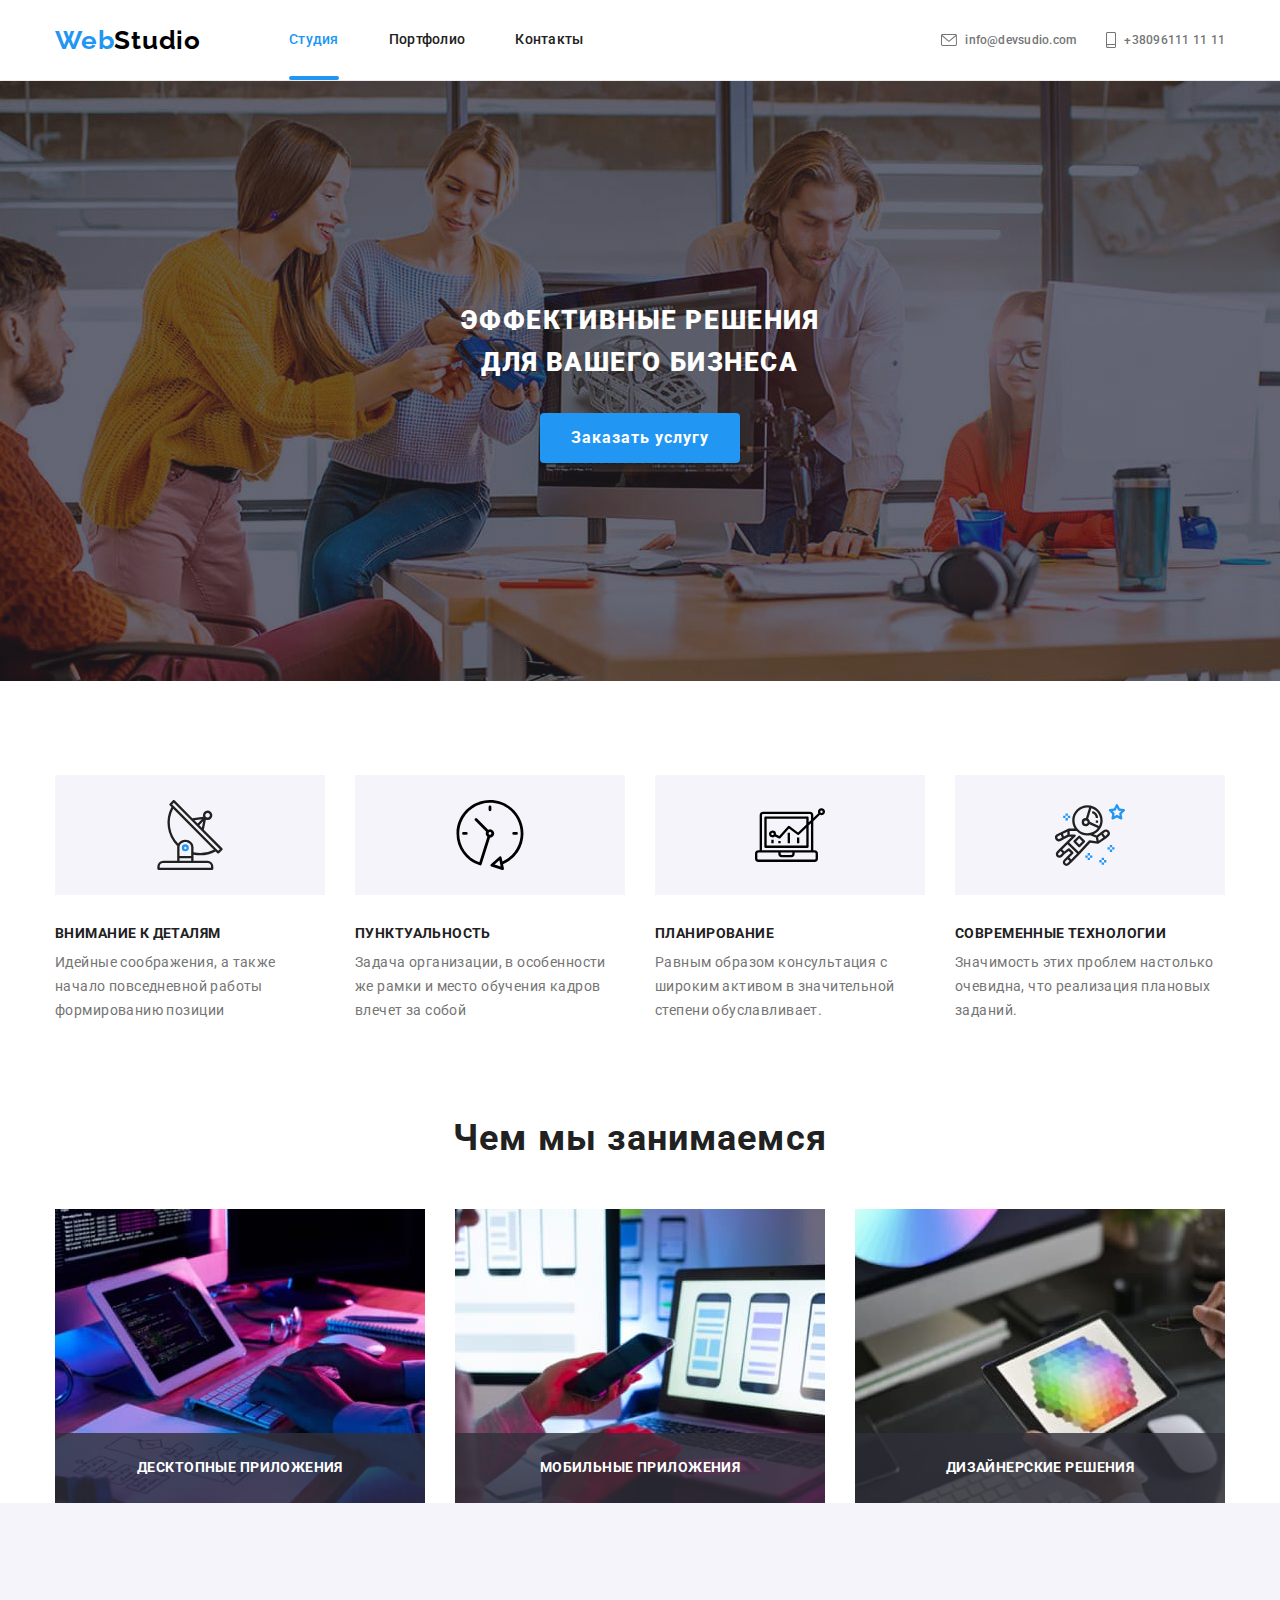
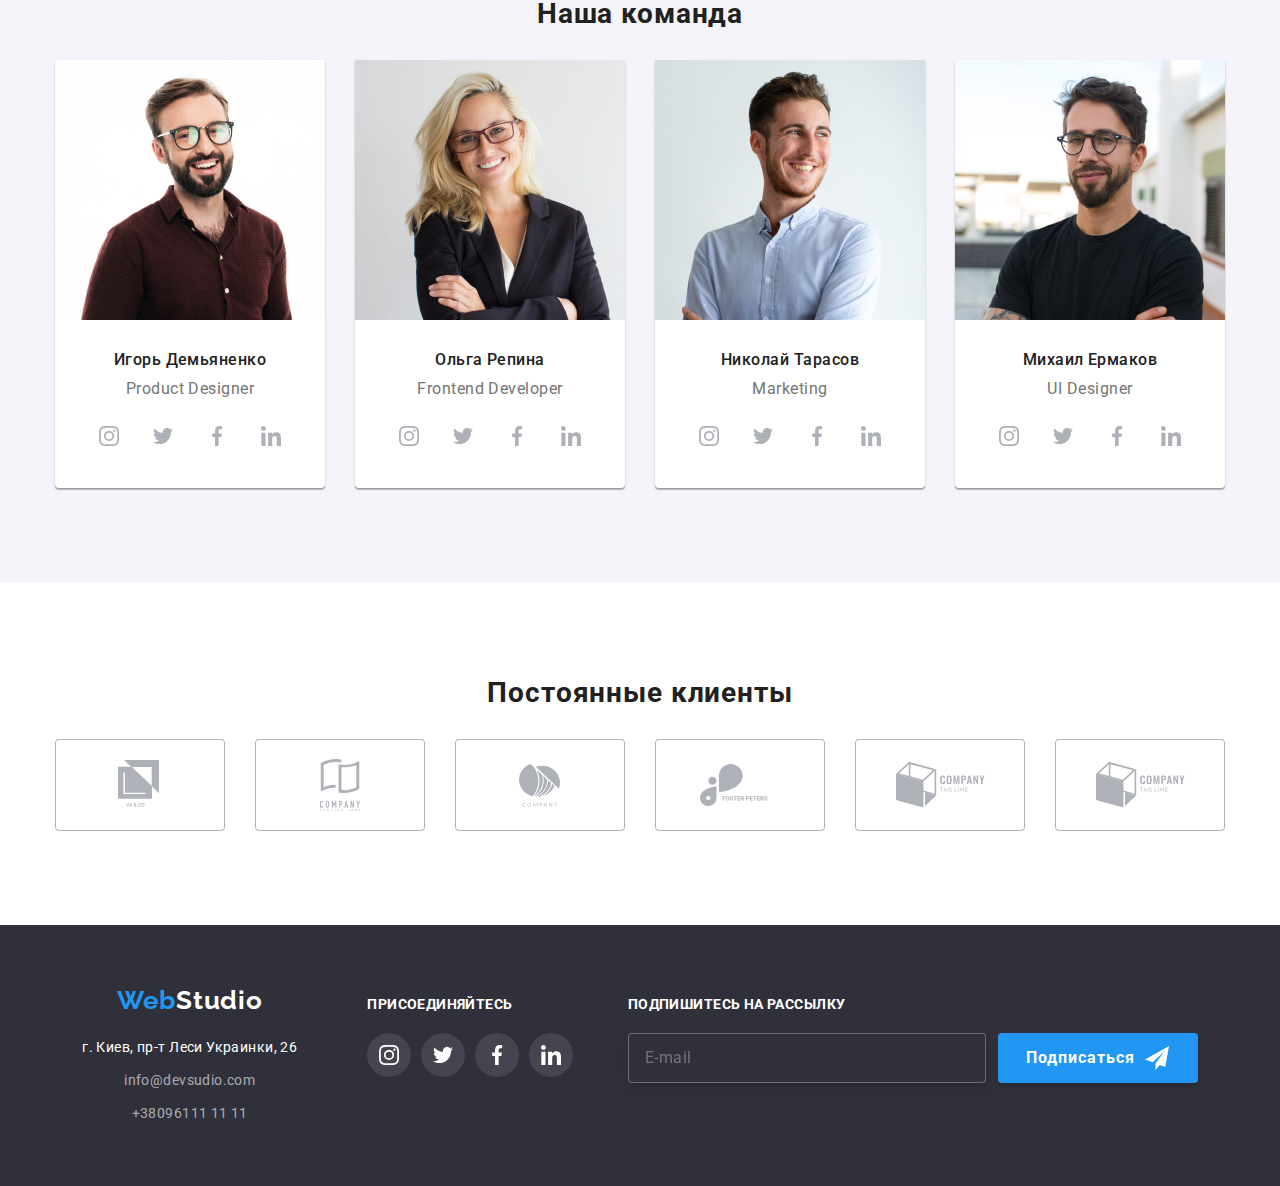
==== commit 9e7eeec2: "давай второй раз !-)" ====
--- a/index.html
+++ b/index.html
@@ -12,14 +12,16 @@
 <body>
     <header class="header">
         <div class="header__container container">
+        <a href="index.html" class="logo header__logo">Web<span class="logo header__logo--black">Studio</span></a>
+        <div class="menu-container" data-menu>
         <nav class="header__nav">
-        <a href="index.html" class="logo header__logo">Web<span class="logo header__logo--black">Studio</span></a>
         <ul class="nav__list">
         <li class="nav__item"><a href="index.html" class="nav__link nav__link--active">Студия</a></li>
         <li class="nav__item"><a href="portfolio.html" class="nav__link">Портфолио</a></li>
         <li class="nav__item"><a href="" class="nav__link">Контакты</a></li>
         </ul>
         </nav>
+        <div class="mobile-auth-socials-group">
         <ul class="auth__list">
         <li class="auth__item">
             <a href="mailto:info@devsudio.com" class="auth__link">
@@ -33,6 +35,15 @@
             </svg>
             +38096111 11 11</a></li>
         </ul>
+        <div class="company-socials">
+            <a href="" class="company-socials__link">Instagram</a>
+            <a href="" class="company-socials__link">Twitter</a>
+            <a href="" class="company-socials__link">Facebook</a>
+            <a href="" class="company-socials__link">LinkedIn</a>
+        </div>
+        </div>
+        </div>
+
         <button type="button" class="menu-button" data-menu-button aria-expanded="false" aria-controls="menu-container">
         <svg width="40" height="40" class="menu-icon" aria-label="Переключатель мобильного меню">
             <use href="./images/icons.svg#icon-menu" class="icon-menu"></use>
@@ -40,9 +51,9 @@
         </svg>
         </button>
 
-        <div class="menu-container " id="menu-container" data-menu>
-            контент меню
-        </div>
+        <!-- <div class="menu-container " id="menu-container" data-menu> -->
+            <!-- контент меню -->
+        <!-- </div> -->
         </div>
 
         
@@ -155,7 +166,24 @@
     
     
         <li class="member">
-        <img src="images/img1_OurTeam_mobile.jpg" alt="Игорь Демьяненко" class="member__photo">
+        <picture>
+            <source
+                srcset="./images/mob-team-1-450x460.jpg 1x, ./images/mob-team-1-450x460x2.jpg 2x"
+                media="(max-width: 767px)">
+            <source
+                srcset="./images/pc-team-1-270x260.jpg 1x, ./images/pc-team-1-270x260x2.jpg 2x"
+                media="(min-width: 1200px)">
+            <source
+                srcset="./images/tab-team-1-354x374.jpg 1x, ./images/tab-team-1-354x374x2.jpg 2x"
+                media="(min-width: 768px)">
+            <img src="images/img1_OurTeam_mobile.jpg" alt="Игорь Демьяненко" class="member__photo">
+        </picture>
+        
+        
+        
+        
+        
+            
         <div class="member__meta">
         <h3 class="member__name">Игорь Демьяненко</h3>
         <p lang="en" class="member__position">Product Designer</p>
@@ -189,7 +217,18 @@
 
 
     <li class="member">
-            <img src="images/img2_OurTeam_mobile.jpg" alt="Игорь Демьяненко"  class="member__photo">
+        <picture>
+            <source srcset="./images/mob-team-2-450x460.jpg 1x, ./images/mob-team-2-450x460x2.jpg 2x"
+                media="(max-width: 767px)">
+            <source srcset="./images/pc-team-2-270x260.jpg 1x, ./images/pc-team-2-270x260x2.jpg 2x"
+                media="(min-width: 1200px)">
+            <source srcset="./images/tab-team-2-354x374.jpg 1x, ./images/tab-team-2-354x374x2.jpg 2x"
+                media="(min-width: 768px)">
+            <img src="images/img2_OurTeam_mobile.jpg" alt="Игорь Демьяненко" class="member__photo">
+        </picture>
+        
+        
+        
             <div class="member__meta">
             <h3 class="member__name">Ольга Репина</h3>
             <p lang="en" class="member__position">Frontend Developer</p>
@@ -225,7 +264,18 @@
 
 
     <li class="member">
-            <img src="images/img3_OurTeam_mobile.jpg" alt="Игорь Демьяненко"  class="member__photo">
+        <picture>
+        <source 
+                srcset="./images/mob-team-3-450x460.jpg 1x, ./images/mob-team-3-450x460x2.jpg 2x"
+                media="(max-width: 767px)">
+            <source 
+                srcset="./images/pc-team-3-270x260.jpg 1x, ./images/pc-team-3-270x260x2.jpg 2x"
+                media="(min-width: 1200px)">
+            <source 
+                srcset="./images/tab-team-3-354x374.jpg 1x, ./images/tab-team-3-354x374x2.jpg 2x"
+                media="(min-width: 768px)">
+            <img src="images/img3_OurTeam_mobile.jpg" alt="Игорь Демьяненко" class="member__photo">
+            </picture>
             <div class="member__meta">
             <h3 class="member__name">Николай Тарасов </h3>
             <p lang="en" class="member__position">Marketing</p>
@@ -259,7 +309,18 @@
 
 
     <li class="member">
-            <img src="images/img4_OurTeam_mobile.jpg" alt="Игорь Демьяненко"  class="member__photo">
+
+
+                <picture>
+                    <source srcset="./images/mob-team-4-450x460.jpg 1x, ./images/mob-team-4-450x460x2.jpg 2x"
+                        media="(max-width: 767px)">
+                    <source srcset="./images/pc-team-4-270x260.jpg 1x, ./images/pc-team-4-270x260x2.jpg 2x"
+                        media="(min-width: 1200px)">
+                    <source srcset="./images/tab-team-4-354x374.jpg 1x, ./images/tab-team-4-354x374x2.jpg 2x"
+                        media="(min-width: 768px)">
+                    <img src="images/img4_OurTeam_mobile.jpg" alt="Игорь Демьяненко" class="member__photo">
+                </picture>
+            
             <div class="member__meta">
             <h3 class="member__name">Михаил Ермаков</h3>
             <p lang="en" class="member__position">UI Designer</p>
@@ -435,7 +496,7 @@
                     
                     <label for="policy" class="policy">
                         <input type="checkbox" name="policy" id="policy" class="policy__input">
-                        <svg class="policy__icon"><use href="./images/vector.svg#policy-check"></use></svg>
+                        <svg class="policy__icon"><use href="./images/icons.svg#policy-check"></use></svg>
                         Соглашаюсь с рассылкой и принимаю<a href="" class="policy__link"> Условия договора</a>
                     </label>
                 <button type="submit" class="button form__button">Отправить</button>
@@ -449,6 +510,6 @@
         </div>
     </div>
     <script src="js/modal.js"></script>
-    <script src="js/menu.js"></script>
+    <script src="js/mobile-menu.js"></script>
 </body>
 </html>--- a/css/main.min.css
+++ b/css/main.min.css
@@ -1,2 +1,2 @@
-/*! modern-normalize v1.1.0 | MIT License | https://github.com/sindresorhus/modern-normalize */*,::before,::after{-webkit-box-sizing:border-box;box-sizing:border-box}html{line-height:1.15;-webkit-text-size-adjust:100%;-moz-tab-size:4;-o-tab-size:4;tab-size:4}body{margin:0;font-family:system-ui,-apple-system,"Segoe UI",Roboto,Helvetica,Arial,sans-serif,"Apple Color Emoji","Segoe UI Emoji"}hr{height:0;color:inherit}abbr[title]{-webkit-text-decoration:underline dotted;text-decoration:underline dotted}b,strong{font-weight:bolder}code,kbd,samp,pre{font-family:ui-monospace, SFMono-Regular, Consolas, 'Liberation Mono', Menlo, monospace;font-size:1em}small{font-size:80%}sub,sup{font-size:75%;line-height:0;position:relative;vertical-align:baseline}sub{bottom:-0.25em}sup{top:-0.5em}table{text-indent:0;border-color:inherit}button,input,optgroup,select,textarea{font-family:inherit;font-size:100%;line-height:1.15;margin:0}button,select{text-transform:none}button,[type='button'],[type='reset'],[type='submit']{-webkit-appearance:button}::-moz-focus-inner{border-style:none;padding:0}:-moz-focusring{outline:1px dotted ButtonText}:-moz-ui-invalid{box-shadow:none}legend{padding:0}progress{vertical-align:baseline}::-webkit-inner-spin-button,::-webkit-outer-spin-button{height:auto}[type='search']{-webkit-appearance:textfield;outline-offset:-2px}::-webkit-search-decoration{-webkit-appearance:none}::-webkit-file-upload-button{-webkit-appearance:button;font:inherit}summary{display:list-item}body{font-family:"Roboto", sans-serif;color:#757575;background-color:#fff;margin:0}body.modal-open{overflow:hidden}h1,h2,h3,h4,h5,h6,ul,p{margin:0px;padding:0px}img{display:block}.container{padding-right:15px;padding-left:15px;margin-left:auto;margin-right:auto}@media screen and (min-width: 480px){.container{width:480px}}@media screen and (min-width: 768px){.container{width:768px}}@media screen and (min-width: 1200px){.container{width:1200px}}.button{width:200px;height:50px;-webkit-box-shadow:0px 4px 4px rgba(0,0,0,0.15);box-shadow:0px 4px 4px rgba(0,0,0,0.15);border:none;border-radius:4px;cursor:pointer}.footer{background-color:#2f303a}.footer__container{padding-top:60px;padding-bottom:60px}@media screen and (min-width: 1200px){.footer__container{display:-webkit-box;display:-ms-flexbox;display:flex;-webkit-box-align:baseline;-ms-flex-align:baseline;align-items:baseline;-ms-flex-pack:distribute;justify-content:space-around}}@media screen and (max-width: 767px){.footer-for-tablet{margin-bottom:60px}}@media screen and (min-width: 768px) and (max-width: 1199px){.footer-for-tablet{display:-webkit-box;display:-ms-flexbox;display:flex;-ms-flex-pack:distribute;justify-content:space-around;-webkit-box-align:baseline;-ms-flex-align:baseline;align-items:baseline;margin-bottom:60px}}@media screen and (min-width: 1200px){.footer-for-tablet{display:-webkit-box;display:-ms-flexbox;display:flex;-webkit-box-align:baseline;-ms-flex-align:baseline;align-items:baseline}}@media screen and (max-width: 767px){.contacts{margin-bottom:60px}}@media screen and (min-width: 1200px){.contacts{margin-right:70px}}.footer__logo{display:block;margin:0 auto 20px;text-align:center}.logo.footer__logo--white{color:#fff}.contacts__address{margin-bottom:8px;font-style:normal;font-weight:normal;font-size:14px;line-height:1.71;text-align:center;letter-spacing:0.03em;color:#fff}@media screen and (min-width: 1200px){.contacts__address{margin-bottom:9px}}.contacts__list{font-family:Roboto;font-style:normal;font-weight:normal;font-size:14px;line-height:1.71;text-align:center;letter-spacing:0.03em}.contacts__item{list-style:none}.contacts__item:not(:last-child){margin-bottom:8px}@media screen and (min-width: 1200px){.contacts__item:not(:last-child){margin-bottom:9px}}.contacts__link{text-decoration:none;color:rgba(255,255,255,0.6);-webkit-transition-property:color;transition-property:color;-webkit-transition-duration:250ms;transition-duration:250ms;-webkit-transition-timing-function:cubic-bezier(0.4, 0, 0.2, 1);transition-timing-function:cubic-bezier(0.4, 0, 0.2, 1)}.contacts__link:hover,.contacts__link:focus{color:#2196f3}@media screen and (max-width: 767px){.join{margin-bottom:60px}}.join__title{margin-bottom:20px;text-align:center;font-weight:bold;font-size:14px;line-height:1.14;letter-spacing:0.03em;text-transform:uppercase;color:#fff}@media screen and (min-width: 1200px){.join__title{text-align:left}}.join__list{display:-webkit-box;display:-ms-flexbox;display:flex;-webkit-box-pack:center;-ms-flex-pack:center;justify-content:center}.join__item{list-style:none}.join__item:not(:last-child){margin-right:10px}.join__link{display:-webkit-box;display:-ms-flexbox;display:flex;-webkit-box-align:center;-ms-flex-align:center;align-items:center;-webkit-box-pack:center;-ms-flex-pack:center;justify-content:center;width:44px;height:44px;border-radius:50%;background-color:rgba(255,255,255,0.1);color:#fff;-webkit-transition-property:background-color;transition-property:background-color;-webkit-transition-duration:250ms;transition-duration:250ms;-webkit-transition-timing-function:cubic-bezier(0.4, 0, 0.2, 1);transition-timing-function:cubic-bezier(0.4, 0, 0.2, 1)}.join__link:hover,.join__link:focus{background-color:#2196f3}.join__icon{width:20px;height:20px;fill:currentColor}.mailing__title{text-align:center;margin-bottom:20px;font-weight:bold;font-size:14px;line-height:1.14;letter-spacing:0.03em;text-transform:uppercase;color:#fff}@media screen and (min-width: 1200px){.mailing__title{text-align:left}}.mailing__form{text-align:center}@media screen and (min-width: 1200px){.mailing__form{display:-webkit-box;display:-ms-flexbox;display:flex}}.mailing__input{padding:15px 16px;margin-bottom:20px;min-width:320px;width:100%;height:50px;background-color:#2f303a;color:#fff;border:1px solid rgba(255,255,255,0.3);-webkit-box-sizing:border-box;box-sizing:border-box;-webkit-filter:drop-shadow(0px 4px 4px rgba(0,0,0,0.15));filter:drop-shadow(0px 4px 4px rgba(0,0,0,0.15));border-radius:4px;font-weight:normal;font-size:16px;line-height:1.25;letter-spacing:0.03em;color:rgba(255,255,255,0.6)}@media screen and (min-width: 768px){.mailing__input{width:450px}}@media screen and (min-width: 1200px){.mailing__input{width:358px;margin-right:12px}}.mailing__button{margin:0 auto;font-weight:bold;font-size:16px;line-height:1.87;display:-webkit-box;display:-ms-flexbox;display:flex;-webkit-box-align:center;-ms-flex-align:center;align-items:center;-webkit-box-pack:center;-ms-flex-pack:center;justify-content:center;letter-spacing:0.06em;color:#fff;background-color:#2196f3;-webkit-box-shadow:0px 4px 4px rgba(0,0,0,0.15);box-shadow:0px 4px 4px rgba(0,0,0,0.15);border-radius:4px}.mailing__icon{margin-left:10px;width:24px;height:24px}.benefits{padding:60px 0}@media screen and (min-width: 1200px){.benefits{padding-top:94px;padding-bottom:94px}}@media screen and (min-width: 768px){.benefits__list{display:-webkit-box;display:-ms-flexbox;display:flex;-ms-flex-wrap:wrap;flex-wrap:wrap}}@media screen and (min-width: 1200px){.benefits__list{margin-right:-30px}}.benefits__item{list-style:none;height:auto}@media screen and (max-width: 767px){.benefits__item{max-width:450px}.benefits__item:not(:last-child){margin-bottom:30px}}@media screen and (min-width: 768px) and (max-width: 1199px){.benefits__item{width:354px}.benefits__item:nth-child(2n+1){margin-right:30px}.benefits__item:nth-child(n+3){margin-top:30px}}@media screen and (min-width: 1200px){.benefits__item{width:270px;margin-right:30px}}.benefits__item--mobile{display:-webkit-box;display:-ms-flexbox;display:flex;-webkit-box-pack:center;-ms-flex-pack:center;justify-content:center;-webkit-box-align:center;-ms-flex-align:center;align-items:center;width:100%;height:120px;margin-bottom:30px;background-color:#f5f4fa}.benefits__icon{display:block;margin:auto;height:70px;width:70px}.benefits__title{width:270px;margin:0 auto 10px;text-align:center;font-weight:bold;font-size:14px;line-height:16px;letter-spacing:0.03em;text-transform:uppercase;color:#212121}@media screen and (min-width: 1200px){.benefits__title{text-align:left}}.benefits__text{font-weight:normal;font-size:14px;line-height:1.71;letter-spacing:0.03em;color:#757575}.client{padding:60px 0}@media screen and (min-width: 1200px){.client{padding-top:94px;padding-bottom:94px}}.client__title{margin-bottom:30px;font-weight:bold;font-size:28px;line-height:33px;text-align:center;letter-spacing:0.03em;color:#212121}.client__list{display:-webkit-box;display:-ms-flexbox;display:flex;-ms-flex-wrap:wrap;flex-wrap:wrap;margin-left:-30px;margin-top:-30px}@media screen and (min-width: 1200px){.client__list{-ms-flex-wrap:nowrap;flex-wrap:nowrap}}.client__item{list-style:none;-ms-flex-preferred-size:calc(100% / 2 - 30px);flex-basis:calc(100% / 2 - 30px);margin-left:30px;margin-top:30px}@media screen and (min-width: 768px){.client__item{-ms-flex-preferred-size:calc(100% / 3 - 30px);flex-basis:calc(100% / 3 - 30px);margin-left:30px;margin-top:30px}}@media screen and (min-width: 1200px){.client__item{-ms-flex-preferred-size:calc(100% / 6 - 30px);flex-basis:calc(100% / 6 - 30px);margin-left:30px;margin-top:30px}}.client__link{height:92px;display:-webkit-box;display:-ms-flexbox;display:flex;color:#afb1b8;border:1px solid #afb1b8;-webkit-box-sizing:border-box;box-sizing:border-box;border-radius:4px}.client__link:hover,.client__link:focus{color:#2196f3;border-color:#2196f3}.client__icon{margin:auto auto;display:block;fill:currentColor;width:106px;height:60px}.logo{text-decoration:none;font-family:Raleway, sans-serif;font-weight:bold;font-size:24px;line-height:1.17;letter-spacing:0.03em;color:#2196f3}@media screen and (min-width: 1200px){.logo{text-decoration:none;font-family:Raleway, sans-serif;font-weight:bold;font-size:26px;line-height:1.19;letter-spacing:0.03em;color:#2196f3}}.header__logo{display:block}@media screen and (max-width: 767px){.header__logo{padding-top:16px;padding-bottom:16px}}@media screen and (min-width: 768px){.header__logo{margin-right:88px}}.header__logo--black{color:#000}.product{display:none}@media screen and (min-width: 1200px){.product{display:block}}.product__title{margin-bottom:50px;font-weight:bold;font-size:36px;line-height:1.17;text-align:center;letter-spacing:0.03em;color:#212121}.product__list{display:-webkit-box;display:-ms-flexbox;display:flex;margin-right:-30px}.product__item{position:relative;list-style:none;margin-right:30px}.product__layout{position:absolute;height:70px;width:100%;bottom:0;background-color:rgba(47,48,58,0.8)}.product__text{position:absolute;width:100%;top:50%;-webkit-transform:translateY(-50%);transform:translateY(-50%);font-weight:bold;font-size:14px;line-height:1.14;text-align:center;letter-spacing:0.03em;text-transform:uppercase;color:#fff}.team{padding-top:60px;padding-bottom:60px;background-color:#f5f4fa}@media screen and (min-width: 1200px){.team{padding-top:94px;padding-bottom:94px}}.team__title{margin-bottom:30px;font-weight:bold;font-size:28px;line-height:1.18;letter-spacing:.03em;color:#212121;text-align:center}@media screen and (min-width: 768px){.team__list{display:-webkit-box;display:-ms-flexbox;display:flex;-ms-flex-wrap:wrap;flex-wrap:wrap}}@media screen and (min-width: 1200px){.team__list{margin-right:-30px}}.member{list-style:none;background:#fff;-webkit-box-shadow:0px 1px 3px rgba(0,0,0,0.12),0px 1px 1px rgba(0,0,0,0.14),0px 2px 1px rgba(0,0,0,0.2);box-shadow:0px 1px 3px rgba(0,0,0,0.12),0px 1px 1px rgba(0,0,0,0.14),0px 2px 1px rgba(0,0,0,0.2);border-radius:0px 0px 4px 4px}@media screen and (max-width: 767px){.member{margin-bottom:30px}}@media screen and (min-width: 768px) and (max-width: 1199px){.member:nth-child(2n+1){margin-right:30px}.member:nth-child(n+3){margin-top:30px}}@media screen and (min-width: 1200px){.member{width:270px;margin-right:30px}}.member__photo{margin:0 auto;max-width:100%;height:460px}@media screen and (min-width: 768px){.member__photo{width:354px;height:374px}}.member__meta{padding:30px 32px}.member__name{margin-bottom:10px;font-weight:500;font-size:16px;line-height:1.19;text-align:center;letter-spacing:0.03em;color:#212121}.member__position{margin-bottom:16px;font-weight:normal;font-size:16px;line-height:1.19;text-align:center;letter-spacing:0.03em;color:#757575}.social{display:-webkit-box;display:-ms-flexbox;display:flex;-webkit-box-pack:center;-ms-flex-pack:center;justify-content:center;list-style:none}.social__item+.social__item{margin-left:10px}.social__link{display:-webkit-box;display:-ms-flexbox;display:flex;-webkit-box-pack:center;-ms-flex-pack:center;justify-content:center;-webkit-box-align:center;-ms-flex-align:center;align-items:center;color:#afb1b8;width:44px;height:44px;border-radius:50%;-webkit-transition-property:color,background-color;transition-property:color,background-color;-webkit-transition-duration:250ms;transition-duration:250ms;-webkit-transition-timing-function:cubic-bezier(0.4, 0, 0.2, 1);transition-timing-function:cubic-bezier(0.4, 0, 0.2, 1)}.social__link:hover,.social__link:focus{color:#fff;background-color:#2196f3;border-radius:50%}.social__icon{width:20px;height:20px;fill:currentColor}.backdrop{position:fixed;left:0;top:0;width:100%;height:100%;background-color:rgba(0,0,0,0.2);padding:93px 15px 93px 15px;overflow-y:scroll}.is-hidden{display:none;opacity:0;pointer-events:none}.modal{max-width:450px;margin:0 auto;padding:40px;position:relative;background-color:#fff}.form{display:-webkit-box;display:-ms-flexbox;display:flex;-webkit-box-orient:vertical;-webkit-box-direction:normal;-ms-flex-direction:column;flex-direction:column}.form__title{font-weight:bold;font-size:20px;line-height:1.5;text-align:center;letter-spacing:0.03em;color:#212121}.form__field{margin-bottom:10px}.form__label{margin-bottom:4px;display:block;font-weight:normal;font-size:12px;line-height:1.17;letter-spacing:0.01em;color:#757575}.form__span{display:block;position:relative}.form__input{font-family:inherit;font-style:normal;font-weight:normal;font-size:14px;line-height:1.14;letter-spacing:0.01em;color:rgba(117,117,117,0.5);display:block;width:100%;padding:11px 12px;padding:12px 12px 12px 42px;border:1px solid rgba(33,33,33,0.2);border-radius:4px;-webkit-transform:border;transform:border;-webkit-transition-timing-function:cubic-bezier(0.4, 0, 0.2, 1);transition-timing-function:cubic-bezier(0.4, 0, 0.2, 1);-webkit-transition-duration:250ms;transition-duration:250ms}.form__input:focus-visible{border:1px solid #2196f3;outline:none}.form__input:focus-visible+.form__icon{fill:#2196f3}.form__icon{position:absolute;top:50%;left:12px;width:18px;height:18px;-webkit-transform:translateY(-50%);transform:translateY(-50%);-webkit-transform:fill;transform:fill;-webkit-transition-timing-function:cubic-bezier(0.4, 0, 0.2, 1);transition-timing-function:cubic-bezier(0.4, 0, 0.2, 1);-webkit-transition-duration:250ms;transition-duration:250ms}.textarea{padding:12px 16px 12px 16px;margin-bottom:20px;resize:none}.policy{display:-webkit-box;display:-ms-flexbox;display:flex;-webkit-box-align:center;-ms-flex-align:center;align-items:center;margin-bottom:30px;font-weight:normal;font-size:12px;line-height:1.17;letter-spacing:0.03em;color:#757575}.policy:hover .policy__icon,.policy:focus .policy__icon{fill:#2196f3}.policy:hover{cursor:pointer}.policy__input{-webkit-appearance:none;-moz-appearance:none;appearance:none}.policy__input:checked+.policy__icon{fill:#2196f3;background-color:#2196f3;background-image:url(../images/Vector1.svg);background-position:center;background-repeat:no-repeat;background-size:contain}.policy__icon{margin-right:8px;width:16px;height:15px;fill:#212121;-webkit-transition-property:fill;transition-property:fill;-webkit-transition-timing-function:cubic-bezier(0.4, 0, 0.2, 1);transition-timing-function:cubic-bezier(0.4, 0, 0.2, 1);-webkit-transition-duration:250ms;transition-duration:250ms}.form__button{margin:0 auto;font-weight:bold;font-size:16px;line-height:1.87;letter-spacing:0.06em;color:#fff;background:#2196f3;-webkit-box-shadow:0px 4px 4px rgba(0,0,0,0.15);box-shadow:0px 4px 4px rgba(0,0,0,0.15);border-radius:4px}.form__button:hover,.form__button:focus{background-color:#188ce8}.close__btn{position:absolute;right:8px;top:8px;cursor:pointer;width:30px;height:30px;border-radius:50%;border:1px solid rgba(0,0,0,0.1);background-color:#fff}.close__btn:hover .close__icon,.close__btn:focus .close__icon{fill:#2196f3}.close__icon{position:absolute;top:50%;left:50%;-webkit-transform:translate(-50%, -50%);transform:translate(-50%, -50%);width:11px;height:11px;-webkit-transition-property:fill;transition-property:fill;-webkit-transition-timing-function:cubic-bezier(0.4, 0, 0.2, 1);transition-timing-function:cubic-bezier(0.4, 0, 0.2, 1);-webkit-transition-duration:250ms;transition-duration:250ms}.projects{padding-top:60px;padding-bottom:60px}@media screen and (min-width: 1200px){.projects{padding-top:94px;padding-bottom:94px}}.projects__filter{display:-webkit-box;display:-ms-flexbox;display:flex;-ms-flex-wrap:wrap;flex-wrap:wrap;margin-right:-8px;margin-bottom:-15px}@media screen and (min-width: 768px){.projects__filter{-webkit-box-pack:center;-ms-flex-pack:center;justify-content:center}}.projects__item{margin-right:8px;margin-bottom:15px;list-style:none}.projects__button{padding-top:6px;padding-right:22px;padding-bottom:6px;padding-left:22px;background:#f5f4fa;border:none;border-radius:4px;cursor:pointer;font-family:Roboto;font-style:normal;font-weight:500;font-size:16px;line-height:1.62;text-align:center;letter-spacing:0.03em;color:#212121;-webkit-transition-property:background-color, color, -webkit-box-shadow;transition-property:background-color, color, -webkit-box-shadow;transition-property:box-shadow, background-color, color;transition-property:box-shadow, background-color, color, -webkit-box-shadow;-webkit-transition-timing-function:cubic-bezier(0.4, 0, 0.2, 1);transition-timing-function:cubic-bezier(0.4, 0, 0.2, 1);-webkit-transition-duration:250ms;transition-duration:250ms}.projects__button:hover,.projects__button:focus{border-radius:4px;background-color:#2196f3;color:#fff;-webkit-box-shadow:0px 3px 1px rgba(0,0,0,0.1),0px 1px 2px rgba(0,0,0,0.08),0px 2px 2px rgba(0,0,0,0.12);box-shadow:0px 3px 1px rgba(0,0,0,0.1),0px 1px 2px rgba(0,0,0,0.08),0px 2px 2px rgba(0,0,0,0.12)}.projects__button--active{background-color:#2196f3;color:#fff;-webkit-box-shadow:0px 3px 1px rgba(0,0,0,0.1),0px 1px 2px rgba(0,0,0,0.08),0px 2px 2px rgba(0,0,0,0.12);box-shadow:0px 3px 1px rgba(0,0,0,0.1),0px 1px 2px rgba(0,0,0,0.08),0px 2px 2px rgba(0,0,0,0.12)}.projects__list{margin-top:40px}@media screen and (max-width: 767px){.projects__list{margin-bottom:-30px}}@media screen and (min-width: 768px){.projects__list{display:-webkit-box;display:-ms-flexbox;display:flex;-ms-flex-wrap:wrap;flex-wrap:wrap;margin-right:-30px}}@media screen and (min-width: 768px){.projects__card{width:354px;margin-right:30px}}@media screen and (min-width: 1200px){.projects__card{width:370px}}.card{list-style:none;border:none;margin-bottom:30px}.card__link{text-decoration:none;display:block;-webkit-transition-property:-webkit-box-shadow;transition-property:-webkit-box-shadow;transition-property:box-shadow;transition-property:box-shadow, -webkit-box-shadow;-webkit-transition-timing-function:cubic-bezier(0.4, 0, 0.2, 1);transition-timing-function:cubic-bezier(0.4, 0, 0.2, 1);-webkit-transition-duration:250ms;transition-duration:250ms}.card__link:hover,.card__link:focus{-webkit-box-sizing:border-box;box-sizing:border-box;-webkit-box-shadow:0px 1px 1px rgba(0,0,0,0.12),0px 4px 4px rgba(0,0,0,0.06),1px 4px 6px rgba(0,0,0,0.16);box-shadow:0px 1px 1px rgba(0,0,0,0.12),0px 4px 4px rgba(0,0,0,0.06),1px 4px 6px rgba(0,0,0,0.16)}.card__link:hover .card__description,.card__link:focus .card__description{-webkit-transform:translateY(0);transform:translateY(0)}@media screen and (min-width: 768px) and (max-width: 1199px){.card__link{display:-webkit-box;display:-ms-flexbox;display:flex;-webkit-box-orient:vertical;-webkit-box-direction:normal;-ms-flex-direction:column;flex-direction:column;height:100%}}.card__overlay{position:relative;overflow:hidden;border:none}.card__description{position:absolute;top:0;left:0;bottom:0;-webkit-transform:translateY(101%);transform:translateY(101%);padding:49px 24px 49px 24px;background-color:rgba(33,150,243,0.9);-webkit-box-sizing:border-box;box-sizing:border-box;font-weight:normal;font-size:18px;line-height:1.56;letter-spacing:0.03em;color:#fff;-webkit-transition-property:-webkit-transform;transition-property:-webkit-transform;transition-property:transform;transition-property:transform, -webkit-transform;-webkit-transition-timing-function:cubic-bezier(0.4, 0, 0.2, 1);transition-timing-function:cubic-bezier(0.4, 0, 0.2, 1);-webkit-transition-duration:250ms;transition-duration:250ms}@media screen and (max-width: 767px){.card__description{padding:77px 24px}}.card__meta{padding-top:20px;padding-right:24px;padding-bottom:20px;padding-left:24px;border-left:1px solid #eeeeee;border-right:1px solid #eeeeee;border-bottom:1px solid #eeeeee}@media screen and (min-width: 768px) and (max-width: 1199px){.card__meta{-webkit-box-flex:1;-ms-flex-positive:1;flex-grow:1}}.card__title{font-weight:bold;font-size:18px;line-height:2;letter-spacing:0.06em;color:#212121}.card__type{font-family:Roboto;font-style:normal;font-weight:normal;font-size:16px;line-height:1.87;letter-spacing:0.03em;color:#757575}.logo{text-decoration:none;font-family:Raleway, sans-serif;font-weight:bold;font-size:24px;line-height:1.17;letter-spacing:0.03em;color:#2196f3}@media screen and (min-width: 1200px){.logo{text-decoration:none;font-family:Raleway, sans-serif;font-weight:bold;font-size:26px;line-height:1.19;letter-spacing:0.03em;color:#2196f3}}.header__logo{display:block}@media screen and (max-width: 767px){.header__logo{padding-top:16px;padding-bottom:16px}}@media screen and (min-width: 768px){.header__logo{margin-right:88px}}.header__logo--black{color:#000}.hero__container{text-align:center;margin:auto auto}.hero{display:-webkit-box;display:-ms-flexbox;display:flex;height:400px;min-width:320px;background-image:-webkit-gradient(linear, left top, left bottom, from(rgba(47,48,58,0.4)), to(rgba(47,48,58,0.4))),url(../../images/hero-phone.jpg);background-image:linear-gradient(rgba(47,48,58,0.4), rgba(47,48,58,0.4)),url(../../images/hero-phone.jpg);background-size:cover;background-position:center;background-repeat:no-repeat}@media screen and (min-width: 480px){.hero{width:100%;background-image:-webkit-gradient(linear, left top, left bottom, from(rgba(47,48,58,0.4)), to(rgba(47,48,58,0.4))),url(../../images/hero-tablet.jpg);background-image:linear-gradient(rgba(47,48,58,0.4), rgba(47,48,58,0.4)),url(../../images/hero-tablet.jpg);background-size:cover;background-position:center;background-repeat:no-repeat}}@media screen and (min-width: 768px){.hero{width:100%;background-image:-webkit-gradient(linear, left top, left bottom, from(rgba(47,48,58,0.4)), to(rgba(47,48,58,0.4))),url(../../images/background-hero.jpg);background-image:linear-gradient(rgba(47,48,58,0.4), rgba(47,48,58,0.4)),url(../../images/background-hero.jpg);background-size:cover;background-position:center;background-repeat:no-repeat}}@media screen and (min-width: 1200px){.hero{height:600px}}.hero__title{max-width:360px;margin-bottom:30px;margin:0 auto 30px;font-weight:900;font-size:26px;line-height:1.62;text-align:center;letter-spacing:0.06em;text-transform:uppercase;color:#fff}.hero__button{margin-right:auto;margin-left:auto;background-color:#2196f3;font-weight:bold;font-size:16px;line-height:1.87;letter-spacing:0.06em;color:#fff;-webkit-transition-property:background-color;transition-property:background-color;-webkit-transition-duration:250ms;transition-duration:250ms;-webkit-transition-timing-function:cubic-bezier(0.4, 0, 0.2, 1);transition-timing-function:cubic-bezier(0.4, 0, 0.2, 1)}.hero__button:hover,.hero__button:focus{background-color:#188ce8}.header{min-width:320px;margin:0 auto;border-bottom:1px solid #ececec}@media screen and (max-width: 479px){.header{min-width:320px}}.header__container{position:relative;display:-webkit-box;display:-ms-flexbox;display:flex;-webkit-box-align:center;-ms-flex-align:center;align-items:center}@media screen and (min-width: 768px){.header__container{-webkit-box-pack:justify;-ms-flex-pack:justify;justify-content:space-between}}.header__nav{margin-right:auto}@media screen and (min-width: 768px){.header__nav{display:-webkit-box;display:-ms-flexbox;display:flex;-webkit-box-align:center;-ms-flex-align:center;align-items:center;margin-right:0}}.nav__list{display:none}@media screen and (min-width: 768px){.nav__list{display:-webkit-box;display:-ms-flexbox;display:flex;-webkit-box-align:center;-ms-flex-align:center;align-items:center}}@media screen and (min-width: 768px){.nav__item{list-style:none}}@media screen and (min-width: 768px){.nav__item:not(:last-child){margin-right:50px}}.nav__link{position:relative}@media screen and (min-width: 768px){.nav__link{display:block;padding-top:32px;padding-bottom:32px;text-decoration:none;font-weight:500;font-size:14px;line-height:1.14;letter-spacing:0.02em;color:#212121;-webkit-transition-property:color;transition-property:color;-webkit-transition-duration:250ms;transition-duration:250ms;-webkit-transition-timing-function:cubic-bezier(0.4, 0, 0.2, 1);transition-timing-function:cubic-bezier(0.4, 0, 0.2, 1)}.nav__link:hover,.nav__link:focus{color:#2196f3}}.nav__link--active{color:#2196f3}.nav__link.nav__link--active::after{position:absolute;bottom:0;content:"";display:block;width:100%;height:4px;border-radius:2px;background-color:#2196f3}.auth__list{display:none}@media screen and (min-width: 768px){.auth__list{display:block;margin-bottom:-10px;-webkit-box-align:center;-ms-flex-align:center;align-items:center}}@media screen and (min-width: 1200px){.auth__list{display:-webkit-box;display:-ms-flexbox;display:flex;-webkit-box-align:center;-ms-flex-align:center;align-items:center;margin-right:-30px}}@media screen and (min-width: 768px){.auth__item{list-style:none}}@media screen and (min-width: 1200px){.auth__item{margin-right:30px}}@media screen and (min-width: 768px){.auth__link{text-decoration:none;font-weight:500;font-size:12px;line-height:1.17;letter-spacing:0.02em;color:#757575;-webkit-transition-property:color;transition-property:color;-webkit-transition-duration:250ms;transition-duration:250ms;-webkit-transition-timing-function:cubic-bezier(0.4, 0, 0.2, 1);transition-timing-function:cubic-bezier(0.4, 0, 0.2, 1)}.auth__link:hover,.auth__link:focus{color:#2196f3}}@media screen and (min-width: 768px){.auth__link{display:-webkit-box;display:-ms-flexbox;display:flex;-webkit-box-align:center;-ms-flex-align:center;align-items:center;margin-bottom:10px}}@media screen and (min-width: 1200px){.auth__link{display:-webkit-box;display:-ms-flexbox;display:flex;-webkit-box-align:center;-ms-flex-align:center;align-items:center}}@media screen and (min-width: 768px){.auth__icon{fill:currentColor;margin-right:8px}}.menu-icon{width:40px;height:40px;fill:black}.menu-button{border:none;margin:0;padding:0;background-color:transparent}@media screen and (min-width: 768px){.menu-button{display:none;pointer-events:none}}.menu-button .icon-cross{display:none}.menu-button.is-open .icon-menu{display:none}.menu-button.is-open .icon-cross{display:block}.menu-container{display:none;position:absolute;top:100%;left:0;width:100%;height:200px;padding:20px;text-align:center;background-color:palegoldenrod}.menu-container.is-open{display:block}
+/*! modern-normalize v1.1.0 | MIT License | https://github.com/sindresorhus/modern-normalize */*,::before,::after{-webkit-box-sizing:border-box;box-sizing:border-box}html{line-height:1.15;-webkit-text-size-adjust:100%;-moz-tab-size:4;-o-tab-size:4;tab-size:4}body{margin:0;font-family:system-ui,-apple-system,"Segoe UI",Roboto,Helvetica,Arial,sans-serif,"Apple Color Emoji","Segoe UI Emoji"}hr{height:0;color:inherit}abbr[title]{-webkit-text-decoration:underline dotted;text-decoration:underline dotted}b,strong{font-weight:bolder}code,kbd,samp,pre{font-family:ui-monospace, SFMono-Regular, Consolas, 'Liberation Mono', Menlo, monospace;font-size:1em}small{font-size:80%}sub,sup{font-size:75%;line-height:0;position:relative;vertical-align:baseline}sub{bottom:-0.25em}sup{top:-0.5em}table{text-indent:0;border-color:inherit}button,input,optgroup,select,textarea{font-family:inherit;font-size:100%;line-height:1.15;margin:0}button,select{text-transform:none}button,[type='button'],[type='reset'],[type='submit']{-webkit-appearance:button}::-moz-focus-inner{border-style:none;padding:0}:-moz-focusring{outline:1px dotted ButtonText}:-moz-ui-invalid{box-shadow:none}legend{padding:0}progress{vertical-align:baseline}::-webkit-inner-spin-button,::-webkit-outer-spin-button{height:auto}[type='search']{-webkit-appearance:textfield;outline-offset:-2px}::-webkit-search-decoration{-webkit-appearance:none}::-webkit-file-upload-button{-webkit-appearance:button;font:inherit}summary{display:list-item}body{font-family:"Roboto", sans-serif;color:#757575;background-color:#fff;margin:0}body.modal-open{overflow:hidden}h1,h2,h3,h4,h5,h6,ul,p{margin:0px;padding:0px}img{display:block}.container{padding-right:15px;padding-left:15px;margin-left:auto;margin-right:auto;min-width:320px}@media screen and (min-width: 480px){.container{width:480px}}@media screen and (min-width: 768px){.container{width:768px}}@media screen and (min-width: 1200px){.container{width:1200px}}.button{width:200px;height:50px;-webkit-box-shadow:0px 4px 4px rgba(0,0,0,0.15);box-shadow:0px 4px 4px rgba(0,0,0,0.15);border:none;border-radius:4px;cursor:pointer}.footer{background-color:#2f303a;min-width:320px}.footer__container{padding-top:60px;padding-bottom:60px}@media screen and (min-width: 1200px){.footer__container{display:-webkit-box;display:-ms-flexbox;display:flex;-webkit-box-align:baseline;-ms-flex-align:baseline;align-items:baseline;-ms-flex-pack:distribute;justify-content:space-around}}@media screen and (max-width: 767px){.footer-for-tablet{margin-bottom:60px}}@media screen and (min-width: 768px) and (max-width: 1199px){.footer-for-tablet{display:-webkit-box;display:-ms-flexbox;display:flex;-ms-flex-pack:distribute;justify-content:space-around;-webkit-box-align:baseline;-ms-flex-align:baseline;align-items:baseline;margin-bottom:60px}}@media screen and (min-width: 1200px){.footer-for-tablet{display:-webkit-box;display:-ms-flexbox;display:flex;-webkit-box-align:baseline;-ms-flex-align:baseline;align-items:baseline}}@media screen and (max-width: 767px){.contacts{margin-bottom:60px}}@media screen and (min-width: 1200px){.contacts{margin-right:70px}}.footer__logo{display:block;margin:0 auto 20px;text-align:center}.logo.footer__logo--white{color:#fff}.contacts__address{margin-bottom:8px;font-style:normal;font-weight:normal;font-size:14px;line-height:1.71;text-align:center;letter-spacing:0.03em;color:#fff}@media screen and (min-width: 1200px){.contacts__address{margin-bottom:9px}}.contacts__list{font-family:Roboto;font-style:normal;font-weight:normal;font-size:14px;line-height:1.71;text-align:center;letter-spacing:0.03em}.contacts__item{list-style:none}.contacts__item:not(:last-child){margin-bottom:8px}@media screen and (min-width: 1200px){.contacts__item:not(:last-child){margin-bottom:9px}}.contacts__link{text-decoration:none;color:rgba(255,255,255,0.6);-webkit-transition-property:color;transition-property:color;-webkit-transition-duration:250ms;transition-duration:250ms;-webkit-transition-timing-function:cubic-bezier(0.4, 0, 0.2, 1);transition-timing-function:cubic-bezier(0.4, 0, 0.2, 1)}.contacts__link:hover,.contacts__link:focus{color:#2196f3}.join__title{margin-bottom:20px;text-align:center;font-weight:bold;font-size:14px;line-height:1.14;letter-spacing:0.03em;text-transform:uppercase;color:#fff}@media screen and (min-width: 1200px){.join__title{text-align:left}}.join__list{display:-webkit-box;display:-ms-flexbox;display:flex;-webkit-box-pack:center;-ms-flex-pack:center;justify-content:center}.join__item{list-style:none}.join__item:not(:last-child){margin-right:10px}.join__link{display:-webkit-box;display:-ms-flexbox;display:flex;-webkit-box-align:center;-ms-flex-align:center;align-items:center;-webkit-box-pack:center;-ms-flex-pack:center;justify-content:center;width:44px;height:44px;border-radius:50%;background-color:rgba(255,255,255,0.1);color:#fff;-webkit-transition-property:background-color;transition-property:background-color;-webkit-transition-duration:250ms;transition-duration:250ms;-webkit-transition-timing-function:cubic-bezier(0.4, 0, 0.2, 1);transition-timing-function:cubic-bezier(0.4, 0, 0.2, 1)}.join__link:hover,.join__link:focus{background-color:#2196f3}.join__icon{width:20px;height:20px;fill:currentColor}.mailing__title{text-align:center;margin-bottom:20px;font-weight:bold;font-size:14px;line-height:1.14;letter-spacing:0.03em;text-transform:uppercase;color:#fff}@media screen and (min-width: 1200px){.mailing__title{text-align:left}}.mailing__form{text-align:center}@media screen and (min-width: 1200px){.mailing__form{display:-webkit-box;display:-ms-flexbox;display:flex}}.mailing__input{padding:15px 16px;margin-bottom:20px;width:100%;height:50px;background-color:#2f303a;color:#fff;border:1px solid rgba(255,255,255,0.3);-webkit-box-sizing:border-box;box-sizing:border-box;-webkit-filter:drop-shadow(0px 4px 4px rgba(0,0,0,0.15));filter:drop-shadow(0px 4px 4px rgba(0,0,0,0.15));border-radius:4px;font-weight:normal;font-size:16px;line-height:1.25;letter-spacing:0.03em;color:rgba(255,255,255,0.6)}@media screen and (min-width: 768px){.mailing__input{width:450px}}@media screen and (min-width: 1200px){.mailing__input{width:358px;margin-right:12px}}.mailing__button{margin:0 auto;font-weight:bold;font-size:16px;line-height:1.87;display:-webkit-box;display:-ms-flexbox;display:flex;-webkit-box-align:center;-ms-flex-align:center;align-items:center;-webkit-box-pack:center;-ms-flex-pack:center;justify-content:center;letter-spacing:0.06em;color:#fff;background-color:#2196f3;-webkit-box-shadow:0px 4px 4px rgba(0,0,0,0.15);box-shadow:0px 4px 4px rgba(0,0,0,0.15);border-radius:4px}.mailing__icon{margin-left:10px;width:24px;height:24px}.benefits{min-width:320px;padding:60px 0}@media screen and (min-width: 1200px){.benefits{padding-top:94px;padding-bottom:94px}}@media screen and (min-width: 768px){.benefits__list{display:-webkit-box;display:-ms-flexbox;display:flex;-ms-flex-wrap:wrap;flex-wrap:wrap}}@media screen and (min-width: 1200px){.benefits__list{margin-right:-30px}}.benefits__item{list-style:none;height:auto}@media screen and (max-width: 767px){.benefits__item{max-width:450px}.benefits__item:not(:last-child){margin-bottom:30px}}@media screen and (min-width: 768px) and (max-width: 1199px){.benefits__item{width:354px}.benefits__item:nth-child(2n+1){margin-right:30px}.benefits__item:nth-child(n+3){margin-top:30px}}@media screen and (min-width: 1200px){.benefits__item{width:270px;margin-right:30px}}.benefits__item--mobile{display:-webkit-box;display:-ms-flexbox;display:flex;-webkit-box-pack:center;-ms-flex-pack:center;justify-content:center;-webkit-box-align:center;-ms-flex-align:center;align-items:center;width:100%;height:120px;margin-bottom:30px;background-color:#f5f4fa}.benefits__icon{display:block;margin:auto;height:70px;width:70px}.benefits__title{width:270px;margin:0 auto 10px;text-align:center;font-weight:bold;font-size:14px;line-height:16px;letter-spacing:0.03em;text-transform:uppercase;color:#212121}@media screen and (min-width: 1200px){.benefits__title{text-align:left}}.benefits__text{font-weight:normal;font-size:14px;line-height:1.71;letter-spacing:0.03em;color:#757575}.client{padding:60px 0;min-width:320px}@media screen and (min-width: 1200px){.client{padding-top:94px;padding-bottom:94px}}.client__title{margin-bottom:30px;font-weight:bold;font-size:28px;line-height:33px;text-align:center;letter-spacing:0.03em;color:#212121}.client__list{display:-webkit-box;display:-ms-flexbox;display:flex;-ms-flex-wrap:wrap;flex-wrap:wrap;margin-left:-30px;margin-top:-30px}@media screen and (min-width: 1200px){.client__list{-ms-flex-wrap:nowrap;flex-wrap:nowrap}}.client__item{list-style:none;-ms-flex-preferred-size:calc(100% / 2 - 30px);flex-basis:calc(100% / 2 - 30px);margin-left:30px;margin-top:30px}@media screen and (min-width: 768px){.client__item{-ms-flex-preferred-size:calc(100% / 3 - 30px);flex-basis:calc(100% / 3 - 30px);margin-left:30px;margin-top:30px}}@media screen and (min-width: 1200px){.client__item{-ms-flex-preferred-size:calc(100% / 6 - 30px);flex-basis:calc(100% / 6 - 30px);margin-left:30px;margin-top:30px}}.client__link{height:92px;display:-webkit-box;display:-ms-flexbox;display:flex;-webkit-box-align:center;-ms-flex-align:center;align-items:center;-webkit-box-pack:center;-ms-flex-pack:center;justify-content:center;color:#afb1b8;border:1px solid #afb1b8;-webkit-box-sizing:border-box;box-sizing:border-box;border-radius:4px}.client__link:hover,.client__link:focus{color:#2196f3;border-color:#2196f3}.client__icon{display:block;fill:currentColor;width:106px;height:60px}.logo{text-decoration:none;font-family:Raleway, sans-serif;font-weight:bold;font-size:24px;line-height:1.17;letter-spacing:0.03em;color:#2196f3}@media screen and (min-width: 1200px){.logo{text-decoration:none;font-family:Raleway, sans-serif;font-weight:bold;font-size:26px;line-height:1.19;letter-spacing:0.03em;color:#2196f3}}.header__logo{display:block}@media screen and (max-width: 767px){.header__logo{padding-top:16px;padding-bottom:16px}}@media screen and (min-width: 768px){.header__logo{padding-top:24px;padding-bottom:24px;margin-right:88px}}.header__logo--black{color:#000}.product{display:none}@media screen and (min-width: 1200px){.product{display:block}}.product__title{margin-bottom:50px;font-weight:bold;font-size:36px;line-height:1.17;text-align:center;letter-spacing:0.03em;color:#212121}.product__list{display:-webkit-box;display:-ms-flexbox;display:flex;margin-right:-30px}.product__item{position:relative;list-style:none;margin-right:30px}.product__layout{position:absolute;height:70px;width:100%;bottom:0;background-color:rgba(47,48,58,0.8)}.product__text{position:absolute;width:100%;top:50%;-webkit-transform:translateY(-50%);transform:translateY(-50%);font-weight:bold;font-size:14px;line-height:1.14;text-align:center;letter-spacing:0.03em;text-transform:uppercase;color:#fff}.team{min-width:320px;padding-top:60px;padding-bottom:60px;background-color:#f5f4fa}@media screen and (min-width: 1200px){.team{padding-top:94px;padding-bottom:94px}}.team__title{margin-bottom:30px;font-weight:bold;font-size:28px;line-height:1.18;letter-spacing:.03em;color:#212121;text-align:center}@media screen and (min-width: 768px){.team__list{display:-webkit-box;display:-ms-flexbox;display:flex;-ms-flex-wrap:wrap;flex-wrap:wrap}}@media screen and (min-width: 1200px){.team__list{margin-right:-30px}}.member{list-style:none;background:#fff;-webkit-box-shadow:0px 1px 3px rgba(0,0,0,0.12),0px 1px 1px rgba(0,0,0,0.14),0px 2px 1px rgba(0,0,0,0.2);box-shadow:0px 1px 3px rgba(0,0,0,0.12),0px 1px 1px rgba(0,0,0,0.14),0px 2px 1px rgba(0,0,0,0.2);border-radius:0px 0px 4px 4px}@media screen and (max-width: 767px){.member{margin-bottom:30px}}@media screen and (min-width: 768px) and (max-width: 1199px){.member:nth-child(2n+1){margin-right:30px}.member:nth-child(n+3){margin-top:30px}}@media screen and (min-width: 1200px){.member{width:270px;margin-right:30px}}.member__photo{margin:0 auto;max-width:100%;height:auto}.member__meta{padding:30px 32px}.member__name{margin-bottom:10px;font-weight:500;font-size:16px;line-height:1.19;text-align:center;letter-spacing:0.03em;color:#212121}.member__position{margin-bottom:16px;font-weight:normal;font-size:16px;line-height:1.19;text-align:center;letter-spacing:0.03em;color:#757575}.social{display:-webkit-box;display:-ms-flexbox;display:flex;-webkit-box-pack:center;-ms-flex-pack:center;justify-content:center;list-style:none}.social__item+.social__item{margin-left:10px}.social__link{display:-webkit-box;display:-ms-flexbox;display:flex;-webkit-box-pack:center;-ms-flex-pack:center;justify-content:center;-webkit-box-align:center;-ms-flex-align:center;align-items:center;color:#afb1b8;width:44px;height:44px;border-radius:50%;-webkit-transition-property:color,background-color;transition-property:color,background-color;-webkit-transition-duration:250ms;transition-duration:250ms;-webkit-transition-timing-function:cubic-bezier(0.4, 0, 0.2, 1);transition-timing-function:cubic-bezier(0.4, 0, 0.2, 1)}.social__link:hover,.social__link:focus{color:#fff;background-color:#2196f3;border-radius:50%}.social__icon{width:20px;height:20px;fill:currentColor}.backdrop{position:fixed;left:0;top:0;width:100%;height:100%;background-color:rgba(0,0,0,0.2);opacity:1;padding:93px 15px 93px 15px;overflow-y:scroll;z-index:2;-webkit-transition-property:opacity;transition-property:opacity;-webkit-transition-timing-function:cubic-bezier(0.4, 0, 0.2, 1);transition-timing-function:cubic-bezier(0.4, 0, 0.2, 1);-webkit-transition-duration:250ms;transition-duration:250ms}.is-hidden{opacity:0;pointer-events:none}.modal{max-width:450px;margin:0 auto;padding:40px;position:relative;background-color:#fff}.form{display:-webkit-box;display:-ms-flexbox;display:flex;-webkit-box-orient:vertical;-webkit-box-direction:normal;-ms-flex-direction:column;flex-direction:column}.form__title{font-weight:bold;font-size:20px;line-height:1.5;text-align:center;letter-spacing:0.03em;color:#212121}.form__field{margin-bottom:10px}.form__label{margin-bottom:4px;display:block;font-weight:normal;font-size:12px;line-height:1.17;letter-spacing:0.01em;color:#757575}.form__span{display:block;position:relative}.form__input{font-family:inherit;font-style:normal;font-weight:normal;font-size:14px;line-height:1.14;letter-spacing:0.01em;color:rgba(117,117,117,0.5);display:block;width:100%;padding:11px 12px;padding:12px 12px 12px 42px;border:1px solid rgba(33,33,33,0.2);border-radius:4px;-webkit-transform:border;transform:border;-webkit-transition-timing-function:cubic-bezier(0.4, 0, 0.2, 1);transition-timing-function:cubic-bezier(0.4, 0, 0.2, 1);-webkit-transition-duration:250ms;transition-duration:250ms}.form__input:focus-visible{border:1px solid #2196f3;outline:none}.form__input:focus-visible+.form__icon{fill:#2196f3}.form__icon{position:absolute;top:50%;left:12px;width:18px;height:18px;-webkit-transform:translateY(-50%);transform:translateY(-50%);-webkit-transform:fill;transform:fill;-webkit-transition-timing-function:cubic-bezier(0.4, 0, 0.2, 1);transition-timing-function:cubic-bezier(0.4, 0, 0.2, 1);-webkit-transition-duration:250ms;transition-duration:250ms}.textarea{padding:12px 16px 12px 16px;margin-bottom:20px;resize:none}.policy{display:inline-block;margin-bottom:30px;font-weight:normal;font-size:12px;line-height:1.17;letter-spacing:0.03em;color:#757575}.policy:hover .policy__icon,.policy:focus .policy__icon{fill:#2196f3}.policy:hover{cursor:pointer}.policy__input{-webkit-appearance:none;-moz-appearance:none;appearance:none}.policy__input:checked+.policy__icon{fill:#2196f3;background-color:#2196f3;background-image:url(../images/Vector1.svg);background-position:center;background-repeat:no-repeat;background-size:contain;border-radius:2px}.policy__icon{margin-right:8px;width:16px;height:15px;fill:#212121;-webkit-transition-property:fill;transition-property:fill;-webkit-transition-timing-function:cubic-bezier(0.4, 0, 0.2, 1);transition-timing-function:cubic-bezier(0.4, 0, 0.2, 1);-webkit-transition-duration:250ms;transition-duration:250ms}.policy__link{display:inline-block}.form__button{margin:0 auto;font-weight:bold;font-size:16px;line-height:1.87;letter-spacing:0.06em;color:#fff;background:#2196f3;-webkit-box-shadow:0px 4px 4px rgba(0,0,0,0.15);box-shadow:0px 4px 4px rgba(0,0,0,0.15);border-radius:4px}.form__button:hover,.form__button:focus{background-color:#188ce8}.close__btn{position:absolute;right:8px;top:8px;cursor:pointer;width:30px;height:30px;border-radius:50%;border:1px solid rgba(0,0,0,0.1);background-color:#fff}.close__btn:hover .close__icon,.close__btn:focus .close__icon{fill:#2196f3}.close__icon{position:absolute;top:50%;left:50%;-webkit-transform:translate(-50%, -50%);transform:translate(-50%, -50%);width:11px;height:11px;-webkit-transition-property:fill;transition-property:fill;-webkit-transition-timing-function:cubic-bezier(0.4, 0, 0.2, 1);transition-timing-function:cubic-bezier(0.4, 0, 0.2, 1);-webkit-transition-duration:250ms;transition-duration:250ms}.projects{padding-top:60px;padding-bottom:60px}@media screen and (min-width: 1200px){.projects{padding-top:94px;padding-bottom:94px}}.projects__filter{display:-webkit-box;display:-ms-flexbox;display:flex;-ms-flex-wrap:wrap;flex-wrap:wrap;margin-right:-8px;margin-bottom:-15px}@media screen and (min-width: 768px){.projects__filter{-webkit-box-pack:center;-ms-flex-pack:center;justify-content:center}}.projects__item{margin-right:8px;margin-bottom:15px;list-style:none}.projects__button{padding-top:6px;padding-right:22px;padding-bottom:6px;padding-left:22px;background:#f5f4fa;border:none;border-radius:4px;cursor:pointer;font-family:Roboto;font-style:normal;font-weight:500;font-size:16px;line-height:1.62;text-align:center;letter-spacing:0.03em;color:#212121;-webkit-transition-property:background-color, color, -webkit-box-shadow;transition-property:background-color, color, -webkit-box-shadow;transition-property:box-shadow, background-color, color;transition-property:box-shadow, background-color, color, -webkit-box-shadow;-webkit-transition-timing-function:cubic-bezier(0.4, 0, 0.2, 1);transition-timing-function:cubic-bezier(0.4, 0, 0.2, 1);-webkit-transition-duration:250ms;transition-duration:250ms}.projects__button:hover,.projects__button:focus{border-radius:4px;background-color:#2196f3;color:#fff;-webkit-box-shadow:0px 3px 1px rgba(0,0,0,0.1),0px 1px 2px rgba(0,0,0,0.08),0px 2px 2px rgba(0,0,0,0.12);box-shadow:0px 3px 1px rgba(0,0,0,0.1),0px 1px 2px rgba(0,0,0,0.08),0px 2px 2px rgba(0,0,0,0.12)}.projects__button--active{background-color:#2196f3;color:#fff;-webkit-box-shadow:0px 3px 1px rgba(0,0,0,0.1),0px 1px 2px rgba(0,0,0,0.08),0px 2px 2px rgba(0,0,0,0.12);box-shadow:0px 3px 1px rgba(0,0,0,0.1),0px 1px 2px rgba(0,0,0,0.08),0px 2px 2px rgba(0,0,0,0.12)}.projects__list{margin-top:40px}@media screen and (max-width: 767px){.projects__list{margin-bottom:-30px}}@media screen and (min-width: 768px){.projects__list{display:-webkit-box;display:-ms-flexbox;display:flex;-ms-flex-wrap:wrap;flex-wrap:wrap;margin-right:-30px}}@media screen and (min-width: 768px){.projects__card{width:354px;margin-right:30px}}@media screen and (min-width: 1200px){.projects__card{width:370px}}.card{list-style:none;border:none;margin-bottom:30px}.card__link{text-decoration:none;display:block;-webkit-transition-property:-webkit-box-shadow;transition-property:-webkit-box-shadow;transition-property:box-shadow;transition-property:box-shadow, -webkit-box-shadow;-webkit-transition-timing-function:cubic-bezier(0.4, 0, 0.2, 1);transition-timing-function:cubic-bezier(0.4, 0, 0.2, 1);-webkit-transition-duration:250ms;transition-duration:250ms}.card__link:hover,.card__link:focus{-webkit-box-sizing:border-box;box-sizing:border-box;-webkit-box-shadow:0px 1px 1px rgba(0,0,0,0.12),0px 4px 4px rgba(0,0,0,0.06),1px 4px 6px rgba(0,0,0,0.16);box-shadow:0px 1px 1px rgba(0,0,0,0.12),0px 4px 4px rgba(0,0,0,0.06),1px 4px 6px rgba(0,0,0,0.16)}.card__link:hover .card__description,.card__link:focus .card__description{-webkit-transform:translateY(0);transform:translateY(0)}@media screen and (min-width: 768px) and (max-width: 1199px){.card__link{display:-webkit-box;display:-ms-flexbox;display:flex;-webkit-box-orient:vertical;-webkit-box-direction:normal;-ms-flex-direction:column;flex-direction:column;height:100%}}.card__overlay{position:relative;overflow:hidden;border:none}.card__overlay img{width:100%}.card__description{position:absolute;top:0;left:0;bottom:0;-webkit-transform:translateY(101%);transform:translateY(101%);padding:49px 24px 49px 24px;background-color:rgba(33,150,243,0.9);overflow:scroll;-webkit-box-sizing:border-box;box-sizing:border-box;font-weight:normal;font-size:18px;line-height:1.56;letter-spacing:0.03em;color:#fff;-webkit-transition-property:-webkit-transform;transition-property:-webkit-transform;transition-property:transform;transition-property:transform, -webkit-transform;-webkit-transition-timing-function:cubic-bezier(0.4, 0, 0.2, 1);transition-timing-function:cubic-bezier(0.4, 0, 0.2, 1);-webkit-transition-duration:250ms;transition-duration:250ms}@media screen and (max-width: 767px){.card__description{padding:77px 24px}}.card__meta{padding-top:20px;padding-right:24px;padding-bottom:20px;padding-left:24px;border-left:1px solid #eeeeee;border-right:1px solid #eeeeee;border-bottom:1px solid #eeeeee}@media screen and (min-width: 768px) and (max-width: 1199px){.card__meta{-webkit-box-flex:1;-ms-flex-positive:1;flex-grow:1}}.card__title{font-weight:bold;font-size:18px;line-height:2;letter-spacing:0.06em;color:#212121}.card__type{font-family:Roboto;font-style:normal;font-weight:normal;font-size:16px;line-height:1.87;letter-spacing:0.03em;color:#757575}.logo{text-decoration:none;font-family:Raleway, sans-serif;font-weight:bold;font-size:24px;line-height:1.17;letter-spacing:0.03em;color:#2196f3}@media screen and (min-width: 1200px){.logo{text-decoration:none;font-family:Raleway, sans-serif;font-weight:bold;font-size:26px;line-height:1.19;letter-spacing:0.03em;color:#2196f3}}.header__logo{display:block}@media screen and (max-width: 767px){.header__logo{padding-top:16px;padding-bottom:16px}}@media screen and (min-width: 768px){.header__logo{padding-top:24px;padding-bottom:24px;margin-right:88px}}.header__logo--black{color:#000}.menu-icon{width:40px;height:40px;fill:black}.menu-button{z-index:1;border:none;margin:0;padding:0;background-color:transparent}@media screen and (min-width: 768px){.menu-button{display:none;pointer-events:none}}.menu-button .icon-cross{display:none}.menu-button.is-open .icon-menu{display:none}.menu-button.is-open .icon-cross{display:block}@media screen and (max-width: 767px){.menu-container{display:none;position:fixed;top:0;left:0;bottom:0;width:100%;padding:48px 40px;background-color:#ffffff;z-index:1}}.menu-container.is-open{display:block}@media screen and (min-width: 768px){.menu-container{display:-webkit-box;display:-ms-flexbox;display:flex;-webkit-box-pack:justify;-ms-flex-pack:justify;justify-content:space-between;width:100%}}.menu-container.is-open{display:-webkit-box;display:-ms-flexbox;display:flex;-webkit-box-orient:vertical;-webkit-box-direction:normal;-ms-flex-direction:column;flex-direction:column;-webkit-box-pack:justify;-ms-flex-pack:justify;justify-content:space-between}.hero__container{text-align:center;margin:auto auto}.hero{display:-webkit-box;display:-ms-flexbox;display:flex;height:400px;min-width:320px;background-image:-webkit-gradient(linear, left top, left bottom, from(rgba(47,48,58,0.4)), to(rgba(47,48,58,0.4))),url(../images/hero-phone.jpg);background-image:linear-gradient(rgba(47,48,58,0.4), rgba(47,48,58,0.4)),url(../images/hero-phone.jpg);background-size:cover;background-position:center;background-repeat:no-repeat}@media screen and (min-device-pixel-ratio: 2), screen and (-webkit-min-device-pixel-ratio: 2), screen and (min-resolution: 192dpi), screen and (min-resolution: 2dppx){.hero{background-image:-webkit-gradient(linear, left top, left bottom, from(rgba(47,48,58,0.4)), to(rgba(47,48,58,0.4))),url(../images/hero-phone-2x.jpg);background-image:linear-gradient(rgba(47,48,58,0.4), rgba(47,48,58,0.4)),url(../images/hero-phone-2x.jpg)}}@media screen and (min-width: 480px){.hero{width:100%;background-image:-webkit-gradient(linear, left top, left bottom, from(rgba(47,48,58,0.4)), to(rgba(47,48,58,0.4))),url(../images/hero-tablet.jpg);background-image:linear-gradient(rgba(47,48,58,0.4), rgba(47,48,58,0.4)),url(../images/hero-tablet.jpg);background-size:cover;background-position:center;background-repeat:no-repeat}}@media screen and (min-width: 480px) and (min-device-pixel-ratio: 2), screen and (min-width: 480px) and (-webkit-min-device-pixel-ratio: 2), screen and (min-width: 480px) and (min-resolution: 192dpi), screen and (min-width: 480px) and (min-resolution: 2dppx){.hero{background-image:-webkit-gradient(linear, left top, left bottom, from(rgba(47,48,58,0.4)), to(rgba(47,48,58,0.4))),url(../images/hero-tablet-2x.jpg);background-image:linear-gradient(rgba(47,48,58,0.4), rgba(47,48,58,0.4)),url(../images/hero-tablet-2x.jpg)}}@media screen and (min-width: 768px){.hero{width:100%;background-image:-webkit-gradient(linear, left top, left bottom, from(rgba(47,48,58,0.4)), to(rgba(47,48,58,0.4))),url(../images/background-hero.jpg);background-image:linear-gradient(rgba(47,48,58,0.4), rgba(47,48,58,0.4)),url(../images/background-hero.jpg);background-size:cover;background-position:center;background-repeat:no-repeat;max-width:1600px}}@media screen and (min-width: 768px) and (min-device-pixel-ratio: 2), screen and (min-width: 768px) and (-webkit-min-device-pixel-ratio: 2), screen and (min-width: 768px) and (min-resolution: 192dpi), screen and (min-width: 768px) and (min-resolution: 2dppx){.hero{background-image:-webkit-gradient(linear, left top, left bottom, from(rgba(47,48,58,0.4)), to(rgba(47,48,58,0.4))),url(../images/background-hero-2x.jpg);background-image:linear-gradient(rgba(47,48,58,0.4), rgba(47,48,58,0.4)),url(../images/background-hero-2x.jpg)}}@media screen and (min-width: 1200px){.hero{height:600px}}.hero__title{max-width:360px;margin-bottom:30px;margin:0 auto 30px;font-weight:900;font-size:26px;line-height:1.62;text-align:center;letter-spacing:0.06em;text-transform:uppercase;color:#fff}.hero__button{margin-right:auto;margin-left:auto;background-color:#2196f3;font-weight:bold;font-size:16px;line-height:1.87;letter-spacing:0.06em;color:#fff;-webkit-transition-property:background-color;transition-property:background-color;-webkit-transition-duration:250ms;transition-duration:250ms;-webkit-transition-timing-function:cubic-bezier(0.4, 0, 0.2, 1);transition-timing-function:cubic-bezier(0.4, 0, 0.2, 1)}.hero__button:hover,.hero__button:focus{background-color:#188ce8}.header{min-width:320px;margin:0 auto;border-bottom:1px solid #ececec}@media screen and (max-width: 479px){.header{min-width:320px}}.header__container{position:relative;display:-webkit-box;display:-ms-flexbox;display:flex;-webkit-box-align:center;-ms-flex-align:center;align-items:center}@media screen and (max-width: 767px){.header__container{-webkit-box-pack:justify;-ms-flex-pack:justify;justify-content:space-between}}@media screen and (min-width: 768px){.header__container{-webkit-box-pack:justify;-ms-flex-pack:justify;justify-content:space-between}}.header__nav{margin-right:auto}@media screen and (min-width: 768px){.header__nav{display:-webkit-box;display:-ms-flexbox;display:flex;-webkit-box-align:center;-ms-flex-align:center;align-items:center;margin-right:0}}@media screen and (min-width: 768px){.nav__list{display:-webkit-box;display:-ms-flexbox;display:flex;-webkit-box-align:center;-ms-flex-align:center;align-items:center}}.nav__item{list-style:none}@media screen and (max-width: 767px){.nav__item+.nav__item{margin-top:32px}}@media screen and (min-width: 768px){.nav__item:not(:last-child){margin-right:50px}}.nav__link{position:relative}@media screen and (max-width: 767px){.nav__link{text-decoration:none;font-weight:500;font-size:40px;line-height:47px;letter-spacing:0.02em;color:#212121}}@media screen and (min-width: 768px){.nav__link{display:block;padding-top:32px;padding-bottom:32px;text-decoration:none;font-weight:500;font-size:14px;line-height:1.14;letter-spacing:0.02em;color:#212121;-webkit-transition-property:color;transition-property:color;-webkit-transition-duration:250ms;transition-duration:250ms;-webkit-transition-timing-function:cubic-bezier(0.4, 0, 0.2, 1);transition-timing-function:cubic-bezier(0.4, 0, 0.2, 1)}.nav__link:hover,.nav__link:focus{color:#2196f3}}.nav__link--active{color:#2196f3}@media screen and (min-width: 768px){.nav__link.nav__link--active::after{position:absolute;bottom:0;content:"";display:block;width:100%;height:4px;border-radius:2px;background-color:#2196f3}}@media screen and (max-width: 767px){.auth__list{display:-webkit-box;display:-ms-flexbox;display:flex;-webkit-box-orient:vertical;-webkit-box-direction:reverse;-ms-flex-direction:column-reverse;flex-direction:column-reverse;margin-bottom:64px}}@media screen and (min-width: 768px){.auth__list{display:block;margin-bottom:-10px;display:-webkit-box;display:-ms-flexbox;display:flex;-webkit-box-orient:vertical;-webkit-box-direction:normal;-ms-flex-direction:column;flex-direction:column;-webkit-box-pack:center;-ms-flex-pack:center;justify-content:center}}@media screen and (min-width: 1200px){.auth__list{-webkit-box-orient:horizontal;-webkit-box-direction:normal;-ms-flex-direction:row;flex-direction:row;-webkit-box-align:center;-ms-flex-align:center;align-items:center;margin-right:-30px;margin-bottom:0}}.auth__item{list-style:none}@media screen and (max-width: 767px){.auth__item:last-child{margin-bottom:32px}}@media screen and (min-width: 768px){.auth__item{list-style:none}}@media screen and (min-width: 1200px){.auth__item{margin-right:30px}}@media screen and (min-width: 768px){.auth__link{text-decoration:none;font-weight:500;font-size:12px;line-height:1.17;letter-spacing:0.02em;color:#757575;-webkit-transition-property:color;transition-property:color;-webkit-transition-duration:250ms;transition-duration:250ms;-webkit-transition-timing-function:cubic-bezier(0.4, 0, 0.2, 1);transition-timing-function:cubic-bezier(0.4, 0, 0.2, 1)}.auth__link:hover,.auth__link:focus{color:#2196f3}}@media screen and (min-width: 768px){.auth__link{display:-webkit-box;display:-ms-flexbox;display:flex;-webkit-box-align:center;-ms-flex-align:center;align-items:center;margin-bottom:10px}}@media screen and (min-width: 1200px){.auth__link{display:-webkit-box;display:-ms-flexbox;display:flex;-webkit-box-align:center;-ms-flex-align:center;align-items:center;margin-bottom:0;padding-top:31px;padding-bottom:31px}}@media screen and (max-width: 767px){.auth__item:last-child .auth__link{text-decoration:none;font-weight:500;font-size:34px;line-height:1.18;letter-spacing:0.02em;color:#2196f3}}@media screen and (max-width: 767px){.auth__item:first-child .auth__link{text-decoration:none;font-weight:500;font-size:24px;line-height:1.17;letter-spacing:0.02em;color:#757575}}@media screen and (max-width: 767px){.auth__icon{display:none}}@media screen and (min-width: 768px){.auth__icon{fill:currentColor;margin-right:8px}}@media screen and (min-width: 768px){.company-socials{display:none}}.company-socials__link{text-decoration:none;font-weight:500;font-size:18px;line-height:1.22;letter-spacing:0.02em;color:#2196f3}@media screen and (max-width: 767px){.auth__item:last-child .auth__link{text-decoration:none;font-weight:500;font-size:34px;line-height:1.18;letter-spacing:0.02em;color:#2196f3}}@media screen and (max-width: 767px){.auth__item:first-child .auth__link{text-decoration:none;font-weight:500;font-size:24px;line-height:1.17;letter-spacing:0.02em;color:#757575}}@media screen and (min-width: 768px){.mobile-auth-socials-group{display:-webkit-box;display:-ms-flexbox;display:flex;-webkit-box-align:center;-ms-flex-align:center;align-items:center}}
 /*# sourceMappingURL=main.min.css.map */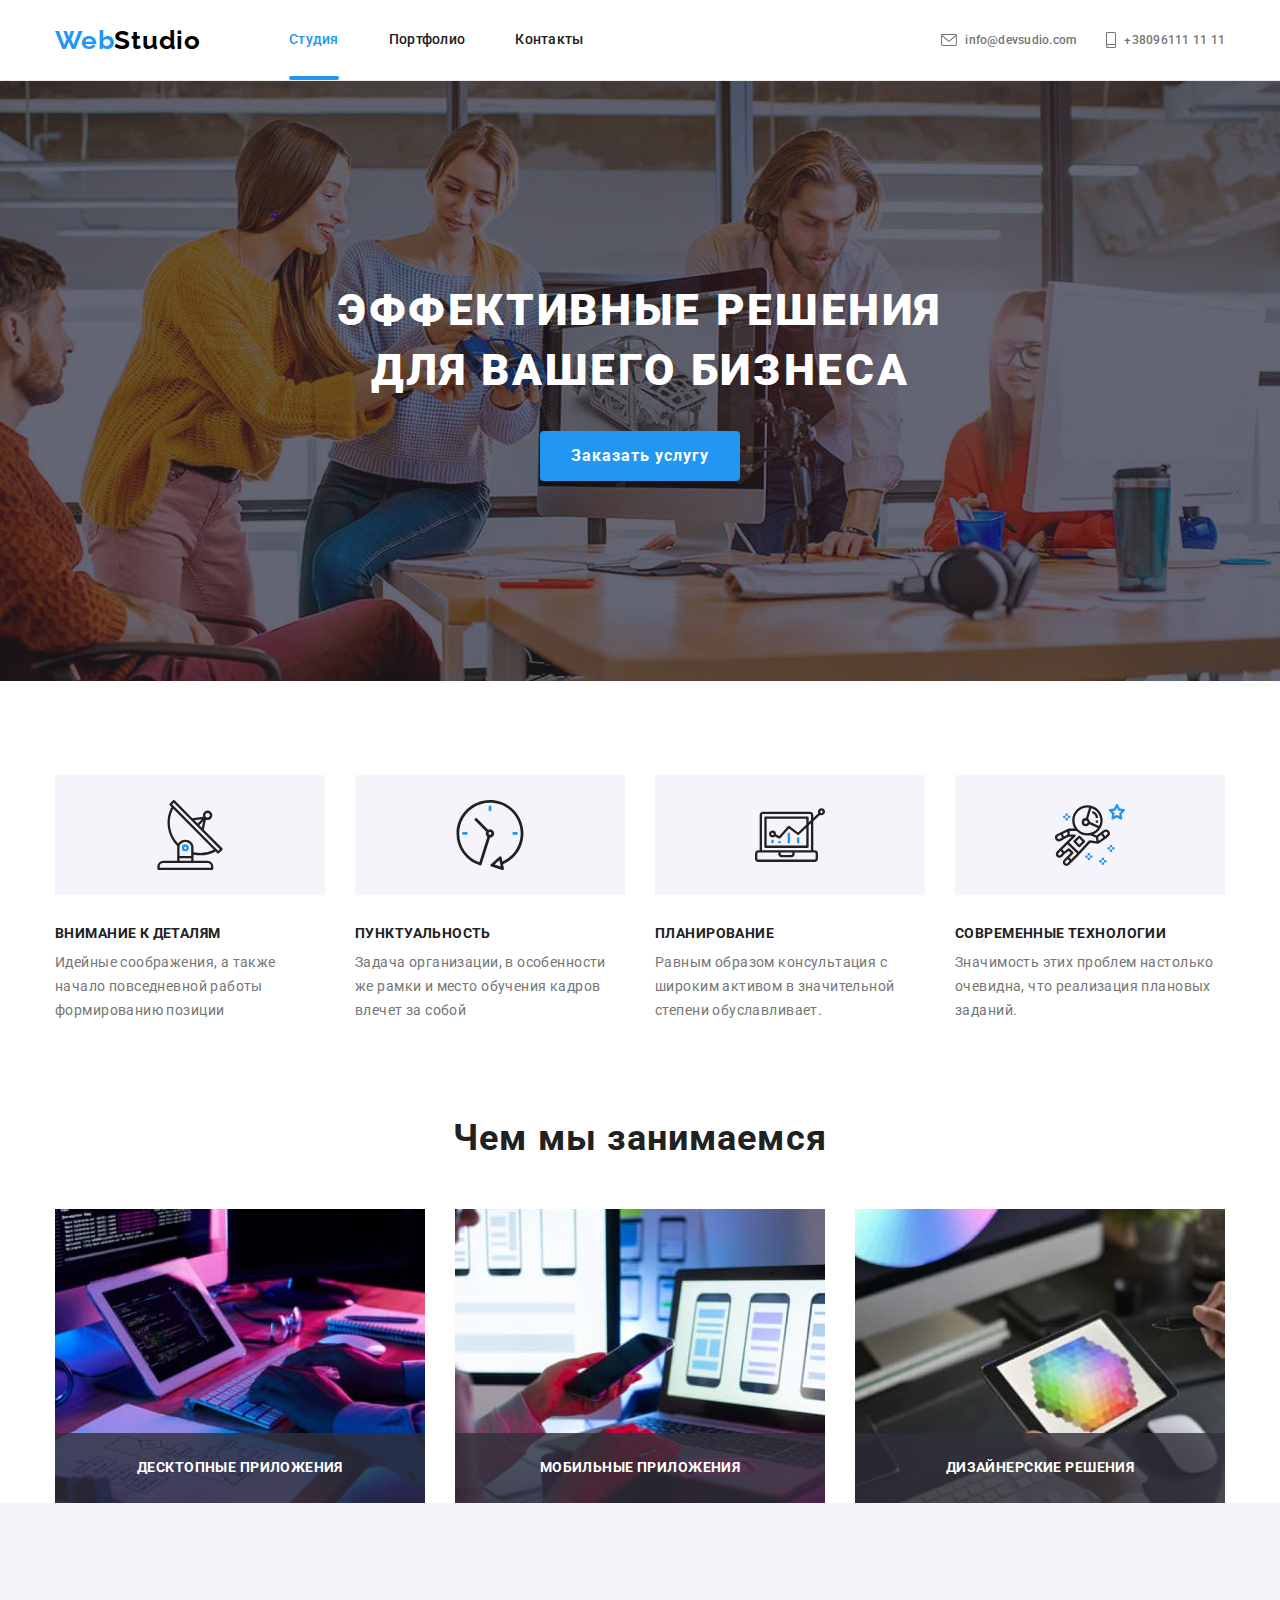
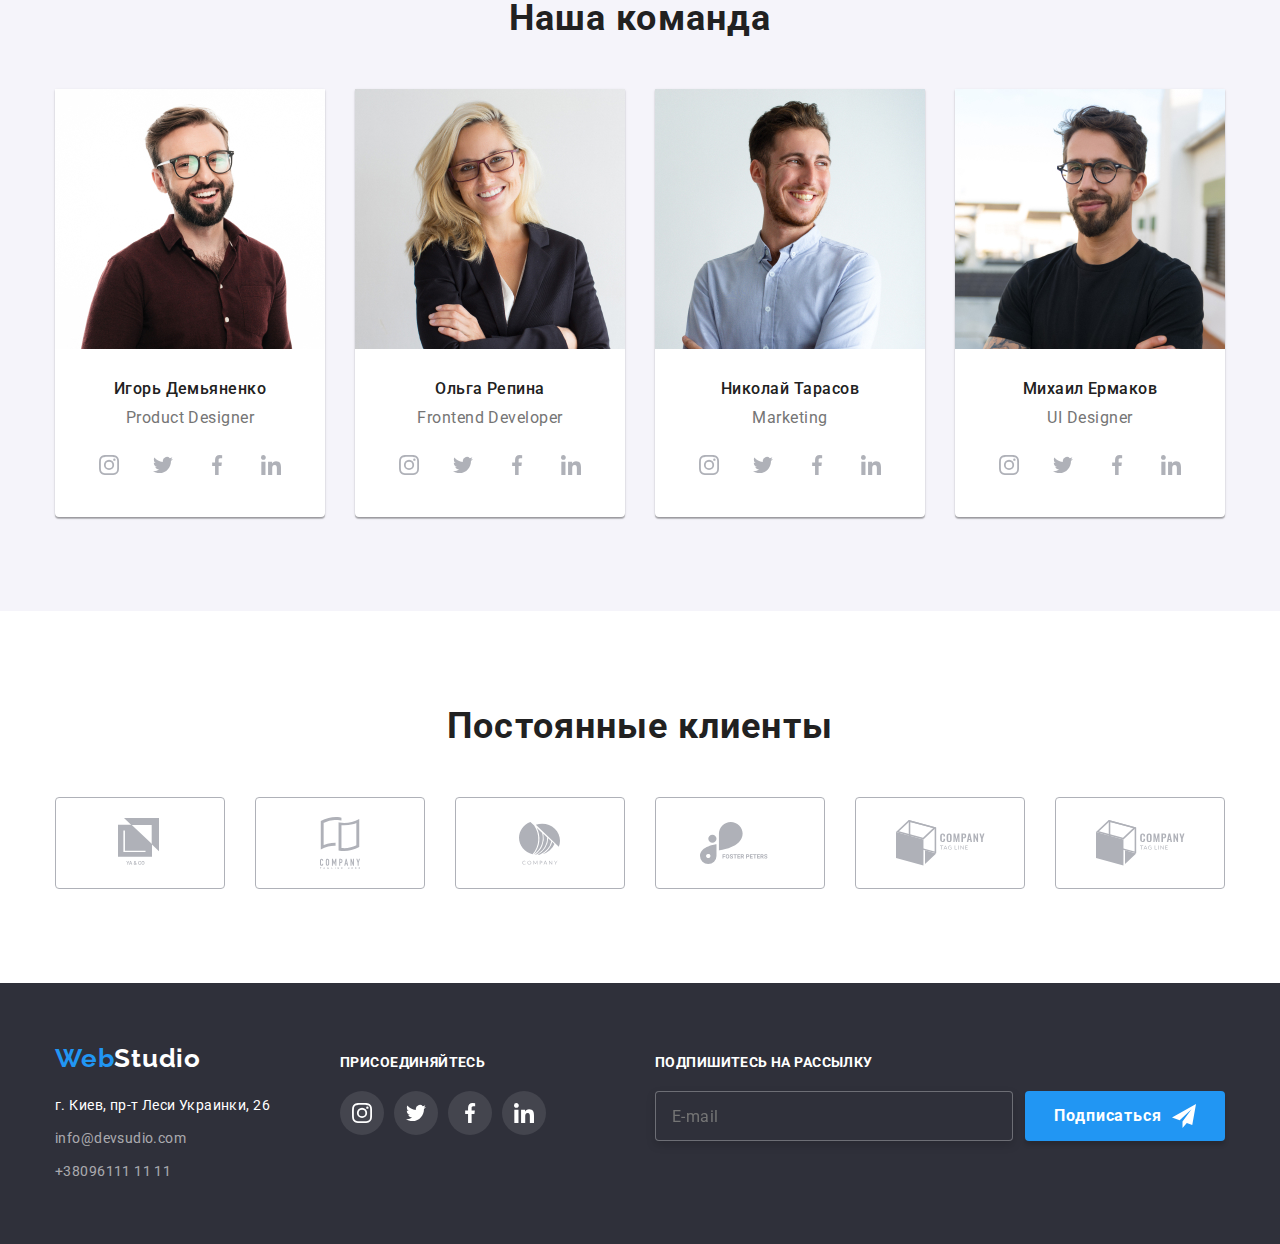
==== commit 21d1da05: "поправил первые замечания" ====
--- a/index.html
+++ b/index.html
@@ -5,15 +5,16 @@
     <meta http-equiv="X-UA-Compatible" content="IE=edge">
     <meta name="viewport" content="width=device-width, initial-scale=1.0">
     <title>HW-8</title>
-        <link href="https://fonts.googleapis.com/css2?family=Raleway:wght@700&family=Roboto:wght@400;500;700;900&display=swap" rel="stylesheet">
-        <link rel="stylesheet" href="./css/modern-normalize.css">
+    <link rel="stylesheet" href="./css/modern-normalize.css">
+        <link rel="stylesheet" href="https://fonts.googleapis.com/css2?family=Raleway:wght@700&family=Roboto:wght@400;500;700;900&display=swap" >
+      
         <link rel="stylesheet" href="./css/main.min.css">
 </head>
 <body>
     <header class="header">
         <div class="header__container container">
         <a href="index.html" class="logo header__logo">Web<span class="logo header__logo--black">Studio</span></a>
-        <div class="menu-container" data-menu>
+        <div class="menu-container" id="menu-container" data-menu>
         <nav class="header__nav">
         <ul class="nav__list">
         <li class="nav__item"><a href="index.html" class="nav__link nav__link--active">Студия</a></li>
@@ -482,7 +483,7 @@
                     <div class="form__field">
                         <label for="mail" class="form__label">Почта</label>
                             <span class="form__span">
-                                <input type="email" name="mail" class="form__input" id="form__input">
+                                <input type="email" name="mail" class="form__input" id="mail">
                                 <svg class="form__icon">
                                     <use href="./images/icons.svg#icon-email-black-18dp-1"></use>
                                 </svg>
--- a/css/main.min.css
+++ b/css/main.min.css
@@ -1,2 +1,2 @@
-/*! modern-normalize v1.1.0 | MIT License | https://github.com/sindresorhus/modern-normalize */*,::before,::after{-webkit-box-sizing:border-box;box-sizing:border-box}html{line-height:1.15;-webkit-text-size-adjust:100%;-moz-tab-size:4;-o-tab-size:4;tab-size:4}body{margin:0;font-family:system-ui,-apple-system,"Segoe UI",Roboto,Helvetica,Arial,sans-serif,"Apple Color Emoji","Segoe UI Emoji"}hr{height:0;color:inherit}abbr[title]{-webkit-text-decoration:underline dotted;text-decoration:underline dotted}b,strong{font-weight:bolder}code,kbd,samp,pre{font-family:ui-monospace, SFMono-Regular, Consolas, 'Liberation Mono', Menlo, monospace;font-size:1em}small{font-size:80%}sub,sup{font-size:75%;line-height:0;position:relative;vertical-align:baseline}sub{bottom:-0.25em}sup{top:-0.5em}table{text-indent:0;border-color:inherit}button,input,optgroup,select,textarea{font-family:inherit;font-size:100%;line-height:1.15;margin:0}button,select{text-transform:none}button,[type='button'],[type='reset'],[type='submit']{-webkit-appearance:button}::-moz-focus-inner{border-style:none;padding:0}:-moz-focusring{outline:1px dotted ButtonText}:-moz-ui-invalid{box-shadow:none}legend{padding:0}progress{vertical-align:baseline}::-webkit-inner-spin-button,::-webkit-outer-spin-button{height:auto}[type='search']{-webkit-appearance:textfield;outline-offset:-2px}::-webkit-search-decoration{-webkit-appearance:none}::-webkit-file-upload-button{-webkit-appearance:button;font:inherit}summary{display:list-item}body{font-family:"Roboto", sans-serif;color:#757575;background-color:#fff;margin:0}body.modal-open{overflow:hidden}h1,h2,h3,h4,h5,h6,ul,p{margin:0px;padding:0px}img{display:block}.container{padding-right:15px;padding-left:15px;margin-left:auto;margin-right:auto;min-width:320px}@media screen and (min-width: 480px){.container{width:480px}}@media screen and (min-width: 768px){.container{width:768px}}@media screen and (min-width: 1200px){.container{width:1200px}}.button{width:200px;height:50px;-webkit-box-shadow:0px 4px 4px rgba(0,0,0,0.15);box-shadow:0px 4px 4px rgba(0,0,0,0.15);border:none;border-radius:4px;cursor:pointer}.footer{background-color:#2f303a;min-width:320px}.footer__container{padding-top:60px;padding-bottom:60px}@media screen and (min-width: 1200px){.footer__container{display:-webkit-box;display:-ms-flexbox;display:flex;-webkit-box-align:baseline;-ms-flex-align:baseline;align-items:baseline;-ms-flex-pack:distribute;justify-content:space-around}}@media screen and (max-width: 767px){.footer-for-tablet{margin-bottom:60px}}@media screen and (min-width: 768px) and (max-width: 1199px){.footer-for-tablet{display:-webkit-box;display:-ms-flexbox;display:flex;-ms-flex-pack:distribute;justify-content:space-around;-webkit-box-align:baseline;-ms-flex-align:baseline;align-items:baseline;margin-bottom:60px}}@media screen and (min-width: 1200px){.footer-for-tablet{display:-webkit-box;display:-ms-flexbox;display:flex;-webkit-box-align:baseline;-ms-flex-align:baseline;align-items:baseline}}@media screen and (max-width: 767px){.contacts{margin-bottom:60px}}@media screen and (min-width: 1200px){.contacts{margin-right:70px}}.footer__logo{display:block;margin:0 auto 20px;text-align:center}.logo.footer__logo--white{color:#fff}.contacts__address{margin-bottom:8px;font-style:normal;font-weight:normal;font-size:14px;line-height:1.71;text-align:center;letter-spacing:0.03em;color:#fff}@media screen and (min-width: 1200px){.contacts__address{margin-bottom:9px}}.contacts__list{font-family:Roboto;font-style:normal;font-weight:normal;font-size:14px;line-height:1.71;text-align:center;letter-spacing:0.03em}.contacts__item{list-style:none}.contacts__item:not(:last-child){margin-bottom:8px}@media screen and (min-width: 1200px){.contacts__item:not(:last-child){margin-bottom:9px}}.contacts__link{text-decoration:none;color:rgba(255,255,255,0.6);-webkit-transition-property:color;transition-property:color;-webkit-transition-duration:250ms;transition-duration:250ms;-webkit-transition-timing-function:cubic-bezier(0.4, 0, 0.2, 1);transition-timing-function:cubic-bezier(0.4, 0, 0.2, 1)}.contacts__link:hover,.contacts__link:focus{color:#2196f3}.join__title{margin-bottom:20px;text-align:center;font-weight:bold;font-size:14px;line-height:1.14;letter-spacing:0.03em;text-transform:uppercase;color:#fff}@media screen and (min-width: 1200px){.join__title{text-align:left}}.join__list{display:-webkit-box;display:-ms-flexbox;display:flex;-webkit-box-pack:center;-ms-flex-pack:center;justify-content:center}.join__item{list-style:none}.join__item:not(:last-child){margin-right:10px}.join__link{display:-webkit-box;display:-ms-flexbox;display:flex;-webkit-box-align:center;-ms-flex-align:center;align-items:center;-webkit-box-pack:center;-ms-flex-pack:center;justify-content:center;width:44px;height:44px;border-radius:50%;background-color:rgba(255,255,255,0.1);color:#fff;-webkit-transition-property:background-color;transition-property:background-color;-webkit-transition-duration:250ms;transition-duration:250ms;-webkit-transition-timing-function:cubic-bezier(0.4, 0, 0.2, 1);transition-timing-function:cubic-bezier(0.4, 0, 0.2, 1)}.join__link:hover,.join__link:focus{background-color:#2196f3}.join__icon{width:20px;height:20px;fill:currentColor}.mailing__title{text-align:center;margin-bottom:20px;font-weight:bold;font-size:14px;line-height:1.14;letter-spacing:0.03em;text-transform:uppercase;color:#fff}@media screen and (min-width: 1200px){.mailing__title{text-align:left}}.mailing__form{text-align:center}@media screen and (min-width: 1200px){.mailing__form{display:-webkit-box;display:-ms-flexbox;display:flex}}.mailing__input{padding:15px 16px;margin-bottom:20px;width:100%;height:50px;background-color:#2f303a;color:#fff;border:1px solid rgba(255,255,255,0.3);-webkit-box-sizing:border-box;box-sizing:border-box;-webkit-filter:drop-shadow(0px 4px 4px rgba(0,0,0,0.15));filter:drop-shadow(0px 4px 4px rgba(0,0,0,0.15));border-radius:4px;font-weight:normal;font-size:16px;line-height:1.25;letter-spacing:0.03em;color:rgba(255,255,255,0.6)}@media screen and (min-width: 768px){.mailing__input{width:450px}}@media screen and (min-width: 1200px){.mailing__input{width:358px;margin-right:12px}}.mailing__button{margin:0 auto;font-weight:bold;font-size:16px;line-height:1.87;display:-webkit-box;display:-ms-flexbox;display:flex;-webkit-box-align:center;-ms-flex-align:center;align-items:center;-webkit-box-pack:center;-ms-flex-pack:center;justify-content:center;letter-spacing:0.06em;color:#fff;background-color:#2196f3;-webkit-box-shadow:0px 4px 4px rgba(0,0,0,0.15);box-shadow:0px 4px 4px rgba(0,0,0,0.15);border-radius:4px}.mailing__icon{margin-left:10px;width:24px;height:24px}.benefits{min-width:320px;padding:60px 0}@media screen and (min-width: 1200px){.benefits{padding-top:94px;padding-bottom:94px}}@media screen and (min-width: 768px){.benefits__list{display:-webkit-box;display:-ms-flexbox;display:flex;-ms-flex-wrap:wrap;flex-wrap:wrap}}@media screen and (min-width: 1200px){.benefits__list{margin-right:-30px}}.benefits__item{list-style:none;height:auto}@media screen and (max-width: 767px){.benefits__item{max-width:450px}.benefits__item:not(:last-child){margin-bottom:30px}}@media screen and (min-width: 768px) and (max-width: 1199px){.benefits__item{width:354px}.benefits__item:nth-child(2n+1){margin-right:30px}.benefits__item:nth-child(n+3){margin-top:30px}}@media screen and (min-width: 1200px){.benefits__item{width:270px;margin-right:30px}}.benefits__item--mobile{display:-webkit-box;display:-ms-flexbox;display:flex;-webkit-box-pack:center;-ms-flex-pack:center;justify-content:center;-webkit-box-align:center;-ms-flex-align:center;align-items:center;width:100%;height:120px;margin-bottom:30px;background-color:#f5f4fa}.benefits__icon{display:block;margin:auto;height:70px;width:70px}.benefits__title{width:270px;margin:0 auto 10px;text-align:center;font-weight:bold;font-size:14px;line-height:16px;letter-spacing:0.03em;text-transform:uppercase;color:#212121}@media screen and (min-width: 1200px){.benefits__title{text-align:left}}.benefits__text{font-weight:normal;font-size:14px;line-height:1.71;letter-spacing:0.03em;color:#757575}.client{padding:60px 0;min-width:320px}@media screen and (min-width: 1200px){.client{padding-top:94px;padding-bottom:94px}}.client__title{margin-bottom:30px;font-weight:bold;font-size:28px;line-height:33px;text-align:center;letter-spacing:0.03em;color:#212121}.client__list{display:-webkit-box;display:-ms-flexbox;display:flex;-ms-flex-wrap:wrap;flex-wrap:wrap;margin-left:-30px;margin-top:-30px}@media screen and (min-width: 1200px){.client__list{-ms-flex-wrap:nowrap;flex-wrap:nowrap}}.client__item{list-style:none;-ms-flex-preferred-size:calc(100% / 2 - 30px);flex-basis:calc(100% / 2 - 30px);margin-left:30px;margin-top:30px}@media screen and (min-width: 768px){.client__item{-ms-flex-preferred-size:calc(100% / 3 - 30px);flex-basis:calc(100% / 3 - 30px);margin-left:30px;margin-top:30px}}@media screen and (min-width: 1200px){.client__item{-ms-flex-preferred-size:calc(100% / 6 - 30px);flex-basis:calc(100% / 6 - 30px);margin-left:30px;margin-top:30px}}.client__link{height:92px;display:-webkit-box;display:-ms-flexbox;display:flex;-webkit-box-align:center;-ms-flex-align:center;align-items:center;-webkit-box-pack:center;-ms-flex-pack:center;justify-content:center;color:#afb1b8;border:1px solid #afb1b8;-webkit-box-sizing:border-box;box-sizing:border-box;border-radius:4px}.client__link:hover,.client__link:focus{color:#2196f3;border-color:#2196f3}.client__icon{display:block;fill:currentColor;width:106px;height:60px}.logo{text-decoration:none;font-family:Raleway, sans-serif;font-weight:bold;font-size:24px;line-height:1.17;letter-spacing:0.03em;color:#2196f3}@media screen and (min-width: 1200px){.logo{text-decoration:none;font-family:Raleway, sans-serif;font-weight:bold;font-size:26px;line-height:1.19;letter-spacing:0.03em;color:#2196f3}}.header__logo{display:block}@media screen and (max-width: 767px){.header__logo{padding-top:16px;padding-bottom:16px}}@media screen and (min-width: 768px){.header__logo{padding-top:24px;padding-bottom:24px;margin-right:88px}}.header__logo--black{color:#000}.product{display:none}@media screen and (min-width: 1200px){.product{display:block}}.product__title{margin-bottom:50px;font-weight:bold;font-size:36px;line-height:1.17;text-align:center;letter-spacing:0.03em;color:#212121}.product__list{display:-webkit-box;display:-ms-flexbox;display:flex;margin-right:-30px}.product__item{position:relative;list-style:none;margin-right:30px}.product__layout{position:absolute;height:70px;width:100%;bottom:0;background-color:rgba(47,48,58,0.8)}.product__text{position:absolute;width:100%;top:50%;-webkit-transform:translateY(-50%);transform:translateY(-50%);font-weight:bold;font-size:14px;line-height:1.14;text-align:center;letter-spacing:0.03em;text-transform:uppercase;color:#fff}.team{min-width:320px;padding-top:60px;padding-bottom:60px;background-color:#f5f4fa}@media screen and (min-width: 1200px){.team{padding-top:94px;padding-bottom:94px}}.team__title{margin-bottom:30px;font-weight:bold;font-size:28px;line-height:1.18;letter-spacing:.03em;color:#212121;text-align:center}@media screen and (min-width: 768px){.team__list{display:-webkit-box;display:-ms-flexbox;display:flex;-ms-flex-wrap:wrap;flex-wrap:wrap}}@media screen and (min-width: 1200px){.team__list{margin-right:-30px}}.member{list-style:none;background:#fff;-webkit-box-shadow:0px 1px 3px rgba(0,0,0,0.12),0px 1px 1px rgba(0,0,0,0.14),0px 2px 1px rgba(0,0,0,0.2);box-shadow:0px 1px 3px rgba(0,0,0,0.12),0px 1px 1px rgba(0,0,0,0.14),0px 2px 1px rgba(0,0,0,0.2);border-radius:0px 0px 4px 4px}@media screen and (max-width: 767px){.member{margin-bottom:30px}}@media screen and (min-width: 768px) and (max-width: 1199px){.member:nth-child(2n+1){margin-right:30px}.member:nth-child(n+3){margin-top:30px}}@media screen and (min-width: 1200px){.member{width:270px;margin-right:30px}}.member__photo{margin:0 auto;max-width:100%;height:auto}.member__meta{padding:30px 32px}.member__name{margin-bottom:10px;font-weight:500;font-size:16px;line-height:1.19;text-align:center;letter-spacing:0.03em;color:#212121}.member__position{margin-bottom:16px;font-weight:normal;font-size:16px;line-height:1.19;text-align:center;letter-spacing:0.03em;color:#757575}.social{display:-webkit-box;display:-ms-flexbox;display:flex;-webkit-box-pack:center;-ms-flex-pack:center;justify-content:center;list-style:none}.social__item+.social__item{margin-left:10px}.social__link{display:-webkit-box;display:-ms-flexbox;display:flex;-webkit-box-pack:center;-ms-flex-pack:center;justify-content:center;-webkit-box-align:center;-ms-flex-align:center;align-items:center;color:#afb1b8;width:44px;height:44px;border-radius:50%;-webkit-transition-property:color,background-color;transition-property:color,background-color;-webkit-transition-duration:250ms;transition-duration:250ms;-webkit-transition-timing-function:cubic-bezier(0.4, 0, 0.2, 1);transition-timing-function:cubic-bezier(0.4, 0, 0.2, 1)}.social__link:hover,.social__link:focus{color:#fff;background-color:#2196f3;border-radius:50%}.social__icon{width:20px;height:20px;fill:currentColor}.backdrop{position:fixed;left:0;top:0;width:100%;height:100%;background-color:rgba(0,0,0,0.2);opacity:1;padding:93px 15px 93px 15px;overflow-y:scroll;z-index:2;-webkit-transition-property:opacity;transition-property:opacity;-webkit-transition-timing-function:cubic-bezier(0.4, 0, 0.2, 1);transition-timing-function:cubic-bezier(0.4, 0, 0.2, 1);-webkit-transition-duration:250ms;transition-duration:250ms}.is-hidden{opacity:0;pointer-events:none}.modal{max-width:450px;margin:0 auto;padding:40px;position:relative;background-color:#fff}.form{display:-webkit-box;display:-ms-flexbox;display:flex;-webkit-box-orient:vertical;-webkit-box-direction:normal;-ms-flex-direction:column;flex-direction:column}.form__title{font-weight:bold;font-size:20px;line-height:1.5;text-align:center;letter-spacing:0.03em;color:#212121}.form__field{margin-bottom:10px}.form__label{margin-bottom:4px;display:block;font-weight:normal;font-size:12px;line-height:1.17;letter-spacing:0.01em;color:#757575}.form__span{display:block;position:relative}.form__input{font-family:inherit;font-style:normal;font-weight:normal;font-size:14px;line-height:1.14;letter-spacing:0.01em;color:rgba(117,117,117,0.5);display:block;width:100%;padding:11px 12px;padding:12px 12px 12px 42px;border:1px solid rgba(33,33,33,0.2);border-radius:4px;-webkit-transform:border;transform:border;-webkit-transition-timing-function:cubic-bezier(0.4, 0, 0.2, 1);transition-timing-function:cubic-bezier(0.4, 0, 0.2, 1);-webkit-transition-duration:250ms;transition-duration:250ms}.form__input:focus-visible{border:1px solid #2196f3;outline:none}.form__input:focus-visible+.form__icon{fill:#2196f3}.form__icon{position:absolute;top:50%;left:12px;width:18px;height:18px;-webkit-transform:translateY(-50%);transform:translateY(-50%);-webkit-transform:fill;transform:fill;-webkit-transition-timing-function:cubic-bezier(0.4, 0, 0.2, 1);transition-timing-function:cubic-bezier(0.4, 0, 0.2, 1);-webkit-transition-duration:250ms;transition-duration:250ms}.textarea{padding:12px 16px 12px 16px;margin-bottom:20px;resize:none}.policy{display:inline-block;margin-bottom:30px;font-weight:normal;font-size:12px;line-height:1.17;letter-spacing:0.03em;color:#757575}.policy:hover .policy__icon,.policy:focus .policy__icon{fill:#2196f3}.policy:hover{cursor:pointer}.policy__input{-webkit-appearance:none;-moz-appearance:none;appearance:none}.policy__input:checked+.policy__icon{fill:#2196f3;background-color:#2196f3;background-image:url(../images/Vector1.svg);background-position:center;background-repeat:no-repeat;background-size:contain;border-radius:2px}.policy__icon{margin-right:8px;width:16px;height:15px;fill:#212121;-webkit-transition-property:fill;transition-property:fill;-webkit-transition-timing-function:cubic-bezier(0.4, 0, 0.2, 1);transition-timing-function:cubic-bezier(0.4, 0, 0.2, 1);-webkit-transition-duration:250ms;transition-duration:250ms}.policy__link{display:inline-block}.form__button{margin:0 auto;font-weight:bold;font-size:16px;line-height:1.87;letter-spacing:0.06em;color:#fff;background:#2196f3;-webkit-box-shadow:0px 4px 4px rgba(0,0,0,0.15);box-shadow:0px 4px 4px rgba(0,0,0,0.15);border-radius:4px}.form__button:hover,.form__button:focus{background-color:#188ce8}.close__btn{position:absolute;right:8px;top:8px;cursor:pointer;width:30px;height:30px;border-radius:50%;border:1px solid rgba(0,0,0,0.1);background-color:#fff}.close__btn:hover .close__icon,.close__btn:focus .close__icon{fill:#2196f3}.close__icon{position:absolute;top:50%;left:50%;-webkit-transform:translate(-50%, -50%);transform:translate(-50%, -50%);width:11px;height:11px;-webkit-transition-property:fill;transition-property:fill;-webkit-transition-timing-function:cubic-bezier(0.4, 0, 0.2, 1);transition-timing-function:cubic-bezier(0.4, 0, 0.2, 1);-webkit-transition-duration:250ms;transition-duration:250ms}.projects{padding-top:60px;padding-bottom:60px}@media screen and (min-width: 1200px){.projects{padding-top:94px;padding-bottom:94px}}.projects__filter{display:-webkit-box;display:-ms-flexbox;display:flex;-ms-flex-wrap:wrap;flex-wrap:wrap;margin-right:-8px;margin-bottom:-15px}@media screen and (min-width: 768px){.projects__filter{-webkit-box-pack:center;-ms-flex-pack:center;justify-content:center}}.projects__item{margin-right:8px;margin-bottom:15px;list-style:none}.projects__button{padding-top:6px;padding-right:22px;padding-bottom:6px;padding-left:22px;background:#f5f4fa;border:none;border-radius:4px;cursor:pointer;font-family:Roboto;font-style:normal;font-weight:500;font-size:16px;line-height:1.62;text-align:center;letter-spacing:0.03em;color:#212121;-webkit-transition-property:background-color, color, -webkit-box-shadow;transition-property:background-color, color, -webkit-box-shadow;transition-property:box-shadow, background-color, color;transition-property:box-shadow, background-color, color, -webkit-box-shadow;-webkit-transition-timing-function:cubic-bezier(0.4, 0, 0.2, 1);transition-timing-function:cubic-bezier(0.4, 0, 0.2, 1);-webkit-transition-duration:250ms;transition-duration:250ms}.projects__button:hover,.projects__button:focus{border-radius:4px;background-color:#2196f3;color:#fff;-webkit-box-shadow:0px 3px 1px rgba(0,0,0,0.1),0px 1px 2px rgba(0,0,0,0.08),0px 2px 2px rgba(0,0,0,0.12);box-shadow:0px 3px 1px rgba(0,0,0,0.1),0px 1px 2px rgba(0,0,0,0.08),0px 2px 2px rgba(0,0,0,0.12)}.projects__button--active{background-color:#2196f3;color:#fff;-webkit-box-shadow:0px 3px 1px rgba(0,0,0,0.1),0px 1px 2px rgba(0,0,0,0.08),0px 2px 2px rgba(0,0,0,0.12);box-shadow:0px 3px 1px rgba(0,0,0,0.1),0px 1px 2px rgba(0,0,0,0.08),0px 2px 2px rgba(0,0,0,0.12)}.projects__list{margin-top:40px}@media screen and (max-width: 767px){.projects__list{margin-bottom:-30px}}@media screen and (min-width: 768px){.projects__list{display:-webkit-box;display:-ms-flexbox;display:flex;-ms-flex-wrap:wrap;flex-wrap:wrap;margin-right:-30px}}@media screen and (min-width: 768px){.projects__card{width:354px;margin-right:30px}}@media screen and (min-width: 1200px){.projects__card{width:370px}}.card{list-style:none;border:none;margin-bottom:30px}.card__link{text-decoration:none;display:block;-webkit-transition-property:-webkit-box-shadow;transition-property:-webkit-box-shadow;transition-property:box-shadow;transition-property:box-shadow, -webkit-box-shadow;-webkit-transition-timing-function:cubic-bezier(0.4, 0, 0.2, 1);transition-timing-function:cubic-bezier(0.4, 0, 0.2, 1);-webkit-transition-duration:250ms;transition-duration:250ms}.card__link:hover,.card__link:focus{-webkit-box-sizing:border-box;box-sizing:border-box;-webkit-box-shadow:0px 1px 1px rgba(0,0,0,0.12),0px 4px 4px rgba(0,0,0,0.06),1px 4px 6px rgba(0,0,0,0.16);box-shadow:0px 1px 1px rgba(0,0,0,0.12),0px 4px 4px rgba(0,0,0,0.06),1px 4px 6px rgba(0,0,0,0.16)}.card__link:hover .card__description,.card__link:focus .card__description{-webkit-transform:translateY(0);transform:translateY(0)}@media screen and (min-width: 768px) and (max-width: 1199px){.card__link{display:-webkit-box;display:-ms-flexbox;display:flex;-webkit-box-orient:vertical;-webkit-box-direction:normal;-ms-flex-direction:column;flex-direction:column;height:100%}}.card__overlay{position:relative;overflow:hidden;border:none}.card__overlay img{width:100%}.card__description{position:absolute;top:0;left:0;bottom:0;-webkit-transform:translateY(101%);transform:translateY(101%);padding:49px 24px 49px 24px;background-color:rgba(33,150,243,0.9);overflow:scroll;-webkit-box-sizing:border-box;box-sizing:border-box;font-weight:normal;font-size:18px;line-height:1.56;letter-spacing:0.03em;color:#fff;-webkit-transition-property:-webkit-transform;transition-property:-webkit-transform;transition-property:transform;transition-property:transform, -webkit-transform;-webkit-transition-timing-function:cubic-bezier(0.4, 0, 0.2, 1);transition-timing-function:cubic-bezier(0.4, 0, 0.2, 1);-webkit-transition-duration:250ms;transition-duration:250ms}@media screen and (max-width: 767px){.card__description{padding:77px 24px}}.card__meta{padding-top:20px;padding-right:24px;padding-bottom:20px;padding-left:24px;border-left:1px solid #eeeeee;border-right:1px solid #eeeeee;border-bottom:1px solid #eeeeee}@media screen and (min-width: 768px) and (max-width: 1199px){.card__meta{-webkit-box-flex:1;-ms-flex-positive:1;flex-grow:1}}.card__title{font-weight:bold;font-size:18px;line-height:2;letter-spacing:0.06em;color:#212121}.card__type{font-family:Roboto;font-style:normal;font-weight:normal;font-size:16px;line-height:1.87;letter-spacing:0.03em;color:#757575}.logo{text-decoration:none;font-family:Raleway, sans-serif;font-weight:bold;font-size:24px;line-height:1.17;letter-spacing:0.03em;color:#2196f3}@media screen and (min-width: 1200px){.logo{text-decoration:none;font-family:Raleway, sans-serif;font-weight:bold;font-size:26px;line-height:1.19;letter-spacing:0.03em;color:#2196f3}}.header__logo{display:block}@media screen and (max-width: 767px){.header__logo{padding-top:16px;padding-bottom:16px}}@media screen and (min-width: 768px){.header__logo{padding-top:24px;padding-bottom:24px;margin-right:88px}}.header__logo--black{color:#000}.menu-icon{width:40px;height:40px;fill:black}.menu-button{z-index:1;border:none;margin:0;padding:0;background-color:transparent}@media screen and (min-width: 768px){.menu-button{display:none;pointer-events:none}}.menu-button .icon-cross{display:none}.menu-button.is-open .icon-menu{display:none}.menu-button.is-open .icon-cross{display:block}@media screen and (max-width: 767px){.menu-container{display:none;position:fixed;top:0;left:0;bottom:0;width:100%;padding:48px 40px;background-color:#ffffff;z-index:1}}.menu-container.is-open{display:block}@media screen and (min-width: 768px){.menu-container{display:-webkit-box;display:-ms-flexbox;display:flex;-webkit-box-pack:justify;-ms-flex-pack:justify;justify-content:space-between;width:100%}}.menu-container.is-open{display:-webkit-box;display:-ms-flexbox;display:flex;-webkit-box-orient:vertical;-webkit-box-direction:normal;-ms-flex-direction:column;flex-direction:column;-webkit-box-pack:justify;-ms-flex-pack:justify;justify-content:space-between}.hero__container{text-align:center;margin:auto auto}.hero{display:-webkit-box;display:-ms-flexbox;display:flex;height:400px;min-width:320px;background-image:-webkit-gradient(linear, left top, left bottom, from(rgba(47,48,58,0.4)), to(rgba(47,48,58,0.4))),url(../images/hero-phone.jpg);background-image:linear-gradient(rgba(47,48,58,0.4), rgba(47,48,58,0.4)),url(../images/hero-phone.jpg);background-size:cover;background-position:center;background-repeat:no-repeat}@media screen and (min-device-pixel-ratio: 2), screen and (-webkit-min-device-pixel-ratio: 2), screen and (min-resolution: 192dpi), screen and (min-resolution: 2dppx){.hero{background-image:-webkit-gradient(linear, left top, left bottom, from(rgba(47,48,58,0.4)), to(rgba(47,48,58,0.4))),url(../images/hero-phone-2x.jpg);background-image:linear-gradient(rgba(47,48,58,0.4), rgba(47,48,58,0.4)),url(../images/hero-phone-2x.jpg)}}@media screen and (min-width: 480px){.hero{width:100%;background-image:-webkit-gradient(linear, left top, left bottom, from(rgba(47,48,58,0.4)), to(rgba(47,48,58,0.4))),url(../images/hero-tablet.jpg);background-image:linear-gradient(rgba(47,48,58,0.4), rgba(47,48,58,0.4)),url(../images/hero-tablet.jpg);background-size:cover;background-position:center;background-repeat:no-repeat}}@media screen and (min-width: 480px) and (min-device-pixel-ratio: 2), screen and (min-width: 480px) and (-webkit-min-device-pixel-ratio: 2), screen and (min-width: 480px) and (min-resolution: 192dpi), screen and (min-width: 480px) and (min-resolution: 2dppx){.hero{background-image:-webkit-gradient(linear, left top, left bottom, from(rgba(47,48,58,0.4)), to(rgba(47,48,58,0.4))),url(../images/hero-tablet-2x.jpg);background-image:linear-gradient(rgba(47,48,58,0.4), rgba(47,48,58,0.4)),url(../images/hero-tablet-2x.jpg)}}@media screen and (min-width: 768px){.hero{width:100%;background-image:-webkit-gradient(linear, left top, left bottom, from(rgba(47,48,58,0.4)), to(rgba(47,48,58,0.4))),url(../images/background-hero.jpg);background-image:linear-gradient(rgba(47,48,58,0.4), rgba(47,48,58,0.4)),url(../images/background-hero.jpg);background-size:cover;background-position:center;background-repeat:no-repeat;max-width:1600px}}@media screen and (min-width: 768px) and (min-device-pixel-ratio: 2), screen and (min-width: 768px) and (-webkit-min-device-pixel-ratio: 2), screen and (min-width: 768px) and (min-resolution: 192dpi), screen and (min-width: 768px) and (min-resolution: 2dppx){.hero{background-image:-webkit-gradient(linear, left top, left bottom, from(rgba(47,48,58,0.4)), to(rgba(47,48,58,0.4))),url(../images/background-hero-2x.jpg);background-image:linear-gradient(rgba(47,48,58,0.4), rgba(47,48,58,0.4)),url(../images/background-hero-2x.jpg)}}@media screen and (min-width: 1200px){.hero{height:600px}}.hero__title{max-width:360px;margin-bottom:30px;margin:0 auto 30px;font-weight:900;font-size:26px;line-height:1.62;text-align:center;letter-spacing:0.06em;text-transform:uppercase;color:#fff}.hero__button{margin-right:auto;margin-left:auto;background-color:#2196f3;font-weight:bold;font-size:16px;line-height:1.87;letter-spacing:0.06em;color:#fff;-webkit-transition-property:background-color;transition-property:background-color;-webkit-transition-duration:250ms;transition-duration:250ms;-webkit-transition-timing-function:cubic-bezier(0.4, 0, 0.2, 1);transition-timing-function:cubic-bezier(0.4, 0, 0.2, 1)}.hero__button:hover,.hero__button:focus{background-color:#188ce8}.header{min-width:320px;margin:0 auto;border-bottom:1px solid #ececec}@media screen and (max-width: 479px){.header{min-width:320px}}.header__container{position:relative;display:-webkit-box;display:-ms-flexbox;display:flex;-webkit-box-align:center;-ms-flex-align:center;align-items:center}@media screen and (max-width: 767px){.header__container{-webkit-box-pack:justify;-ms-flex-pack:justify;justify-content:space-between}}@media screen and (min-width: 768px){.header__container{-webkit-box-pack:justify;-ms-flex-pack:justify;justify-content:space-between}}.header__nav{margin-right:auto}@media screen and (min-width: 768px){.header__nav{display:-webkit-box;display:-ms-flexbox;display:flex;-webkit-box-align:center;-ms-flex-align:center;align-items:center;margin-right:0}}@media screen and (min-width: 768px){.nav__list{display:-webkit-box;display:-ms-flexbox;display:flex;-webkit-box-align:center;-ms-flex-align:center;align-items:center}}.nav__item{list-style:none}@media screen and (max-width: 767px){.nav__item+.nav__item{margin-top:32px}}@media screen and (min-width: 768px){.nav__item:not(:last-child){margin-right:50px}}.nav__link{position:relative}@media screen and (max-width: 767px){.nav__link{text-decoration:none;font-weight:500;font-size:40px;line-height:47px;letter-spacing:0.02em;color:#212121}}@media screen and (min-width: 768px){.nav__link{display:block;padding-top:32px;padding-bottom:32px;text-decoration:none;font-weight:500;font-size:14px;line-height:1.14;letter-spacing:0.02em;color:#212121;-webkit-transition-property:color;transition-property:color;-webkit-transition-duration:250ms;transition-duration:250ms;-webkit-transition-timing-function:cubic-bezier(0.4, 0, 0.2, 1);transition-timing-function:cubic-bezier(0.4, 0, 0.2, 1)}.nav__link:hover,.nav__link:focus{color:#2196f3}}.nav__link--active{color:#2196f3}@media screen and (min-width: 768px){.nav__link.nav__link--active::after{position:absolute;bottom:0;content:"";display:block;width:100%;height:4px;border-radius:2px;background-color:#2196f3}}@media screen and (max-width: 767px){.auth__list{display:-webkit-box;display:-ms-flexbox;display:flex;-webkit-box-orient:vertical;-webkit-box-direction:reverse;-ms-flex-direction:column-reverse;flex-direction:column-reverse;margin-bottom:64px}}@media screen and (min-width: 768px){.auth__list{display:block;margin-bottom:-10px;display:-webkit-box;display:-ms-flexbox;display:flex;-webkit-box-orient:vertical;-webkit-box-direction:normal;-ms-flex-direction:column;flex-direction:column;-webkit-box-pack:center;-ms-flex-pack:center;justify-content:center}}@media screen and (min-width: 1200px){.auth__list{-webkit-box-orient:horizontal;-webkit-box-direction:normal;-ms-flex-direction:row;flex-direction:row;-webkit-box-align:center;-ms-flex-align:center;align-items:center;margin-right:-30px;margin-bottom:0}}.auth__item{list-style:none}@media screen and (max-width: 767px){.auth__item:last-child{margin-bottom:32px}}@media screen and (min-width: 768px){.auth__item{list-style:none}}@media screen and (min-width: 1200px){.auth__item{margin-right:30px}}@media screen and (min-width: 768px){.auth__link{text-decoration:none;font-weight:500;font-size:12px;line-height:1.17;letter-spacing:0.02em;color:#757575;-webkit-transition-property:color;transition-property:color;-webkit-transition-duration:250ms;transition-duration:250ms;-webkit-transition-timing-function:cubic-bezier(0.4, 0, 0.2, 1);transition-timing-function:cubic-bezier(0.4, 0, 0.2, 1)}.auth__link:hover,.auth__link:focus{color:#2196f3}}@media screen and (min-width: 768px){.auth__link{display:-webkit-box;display:-ms-flexbox;display:flex;-webkit-box-align:center;-ms-flex-align:center;align-items:center;margin-bottom:10px}}@media screen and (min-width: 1200px){.auth__link{display:-webkit-box;display:-ms-flexbox;display:flex;-webkit-box-align:center;-ms-flex-align:center;align-items:center;margin-bottom:0;padding-top:31px;padding-bottom:31px}}@media screen and (max-width: 767px){.auth__item:last-child .auth__link{text-decoration:none;font-weight:500;font-size:34px;line-height:1.18;letter-spacing:0.02em;color:#2196f3}}@media screen and (max-width: 767px){.auth__item:first-child .auth__link{text-decoration:none;font-weight:500;font-size:24px;line-height:1.17;letter-spacing:0.02em;color:#757575}}@media screen and (max-width: 767px){.auth__icon{display:none}}@media screen and (min-width: 768px){.auth__icon{fill:currentColor;margin-right:8px}}@media screen and (min-width: 768px){.company-socials{display:none}}.company-socials__link{text-decoration:none;font-weight:500;font-size:18px;line-height:1.22;letter-spacing:0.02em;color:#2196f3}@media screen and (max-width: 767px){.auth__item:last-child .auth__link{text-decoration:none;font-weight:500;font-size:34px;line-height:1.18;letter-spacing:0.02em;color:#2196f3}}@media screen and (max-width: 767px){.auth__item:first-child .auth__link{text-decoration:none;font-weight:500;font-size:24px;line-height:1.17;letter-spacing:0.02em;color:#757575}}@media screen and (min-width: 768px){.mobile-auth-socials-group{display:-webkit-box;display:-ms-flexbox;display:flex;-webkit-box-align:center;-ms-flex-align:center;align-items:center}}
+/*! modern-normalize v1.1.0 | MIT License | https://github.com/sindresorhus/modern-normalize */*,::before,::after{-webkit-box-sizing:border-box;box-sizing:border-box}html{line-height:1.15;-webkit-text-size-adjust:100%;-moz-tab-size:4;-o-tab-size:4;tab-size:4}body{margin:0;font-family:system-ui,-apple-system,"Segoe UI",Roboto,Helvetica,Arial,sans-serif,"Apple Color Emoji","Segoe UI Emoji"}hr{height:0;color:inherit}abbr[title]{-webkit-text-decoration:underline dotted;text-decoration:underline dotted}b,strong{font-weight:bolder}code,kbd,samp,pre{font-family:ui-monospace, SFMono-Regular, Consolas, 'Liberation Mono', Menlo, monospace;font-size:1em}small{font-size:80%}sub,sup{font-size:75%;line-height:0;position:relative;vertical-align:baseline}sub{bottom:-0.25em}sup{top:-0.5em}table{text-indent:0;border-color:inherit}button,input,optgroup,select,textarea{font-family:inherit;font-size:100%;line-height:1.15;margin:0}button,select{text-transform:none}button,[type='button'],[type='reset'],[type='submit']{-webkit-appearance:button}::-moz-focus-inner{border-style:none;padding:0}:-moz-focusring{outline:1px dotted ButtonText}:-moz-ui-invalid{box-shadow:none}legend{padding:0}progress{vertical-align:baseline}::-webkit-inner-spin-button,::-webkit-outer-spin-button{height:auto}[type='search']{-webkit-appearance:textfield;outline-offset:-2px}::-webkit-search-decoration{-webkit-appearance:none}::-webkit-file-upload-button{-webkit-appearance:button;font:inherit}summary{display:list-item}body{font-family:"Roboto", sans-serif;color:#757575;background-color:#fff;margin:0}body.modal-open{overflow:hidden}h1,h2,h3,h4,h5,h6,ul,p{margin:0px;padding:0px}img{display:block}.container{padding-right:15px;padding-left:15px;margin-left:auto;margin-right:auto;min-width:320px}@media screen and (min-width: 480px){.container{width:480px}}@media screen and (min-width: 768px){.container{width:768px}}@media screen and (min-width: 1200px){.container{width:1200px}}.button{width:200px;height:50px;-webkit-box-shadow:0px 4px 4px rgba(0,0,0,0.15);box-shadow:0px 4px 4px rgba(0,0,0,0.15);border:none;border-radius:4px;cursor:pointer}.footer{padding-top:60px;padding-bottom:60px;background-color:#2f303a;min-width:320px}@media screen and (min-width: 1200px){.footer__container{display:-webkit-box;display:-ms-flexbox;display:flex;-webkit-box-align:baseline;-ms-flex-align:baseline;align-items:baseline;-webkit-box-pack:justify;-ms-flex-pack:justify;justify-content:space-between}}@media screen and (max-width: 767px){.footer-for-tablet{margin-bottom:60px}}@media screen and (min-width: 768px) and (max-width: 1199px){.footer-for-tablet{display:-webkit-box;display:-ms-flexbox;display:flex;-webkit-box-pack:justify;-ms-flex-pack:justify;justify-content:space-between;-webkit-box-align:baseline;-ms-flex-align:baseline;align-items:baseline;margin-bottom:60px}}@media screen and (min-width: 1200px){.footer-for-tablet{display:-webkit-box;display:-ms-flexbox;display:flex;-webkit-box-align:baseline;-ms-flex-align:baseline;align-items:baseline}}@media screen and (max-width: 767px){.contacts{margin-bottom:60px}}@media screen and (min-width: 1200px){.contacts{margin-right:70px}}.contacts *{text-align:center}@media screen and (min-width: 1200px){.contacts *{text-align:left}}.footer__logo{display:block;margin:0 auto 20px;text-align:center}@media screen and (min-width: 1200px){.footer__logo{text-align:left}}.logo.footer__logo--white{color:#fff}.contacts__address{margin-bottom:8px;font-style:normal;font-weight:normal;font-size:14px;line-height:1.71;text-align:center;letter-spacing:0.03em;color:#fff}@media screen and (min-width: 1200px){.contacts__address{margin-bottom:9px}}.contacts__list{font-family:Roboto;font-style:normal;font-weight:normal;font-size:14px;line-height:1.71;text-align:center;letter-spacing:0.03em}.contacts__item{list-style:none}.contacts__item:not(:last-child){margin-bottom:8px}@media screen and (min-width: 1200px){.contacts__item:not(:last-child){margin-bottom:9px}}.contacts__link{text-decoration:none;color:rgba(255,255,255,0.6);-webkit-transition-property:color;transition-property:color;-webkit-transition-duration:250ms;transition-duration:250ms;-webkit-transition-timing-function:cubic-bezier(0.4, 0, 0.2, 1);transition-timing-function:cubic-bezier(0.4, 0, 0.2, 1)}.contacts__link:hover,.contacts__link:focus{color:#2196f3}.join__title{margin-bottom:20px;text-align:center;font-weight:bold;font-size:14px;line-height:1.14;letter-spacing:0.03em;text-transform:uppercase;color:#fff}@media screen and (min-width: 1200px){.join__title{text-align:left}}.join__list{display:-webkit-box;display:-ms-flexbox;display:flex;-webkit-box-pack:center;-ms-flex-pack:center;justify-content:center}.join__item{list-style:none}.join__item:not(:last-child){margin-right:10px}.join__link{display:-webkit-box;display:-ms-flexbox;display:flex;-webkit-box-align:center;-ms-flex-align:center;align-items:center;-webkit-box-pack:center;-ms-flex-pack:center;justify-content:center;width:44px;height:44px;border-radius:50%;background-color:rgba(255,255,255,0.1);color:#fff;-webkit-transition-property:background-color;transition-property:background-color;-webkit-transition-duration:250ms;transition-duration:250ms;-webkit-transition-timing-function:cubic-bezier(0.4, 0, 0.2, 1);transition-timing-function:cubic-bezier(0.4, 0, 0.2, 1)}.join__link:hover,.join__link:focus{background-color:#2196f3}.join__icon{width:20px;height:20px;fill:currentColor}.mailing__title{text-align:center;margin-bottom:20px;font-weight:bold;font-size:14px;line-height:1.14;letter-spacing:0.03em;text-transform:uppercase;color:#fff}@media screen and (min-width: 1200px){.mailing__title{text-align:left}}.mailing__form{text-align:center}@media screen and (min-width: 1200px){.mailing__form{display:-webkit-box;display:-ms-flexbox;display:flex}}.mailing__input{padding:15px 16px;margin-bottom:20px;width:100%;height:50px;background-color:#2f303a;color:#fff;border:1px solid rgba(255,255,255,0.3);-webkit-box-sizing:border-box;box-sizing:border-box;-webkit-filter:drop-shadow(0px 4px 4px rgba(0,0,0,0.15));filter:drop-shadow(0px 4px 4px rgba(0,0,0,0.15));border-radius:4px;font-weight:normal;font-size:16px;line-height:1.25;letter-spacing:0.03em;color:rgba(255,255,255,0.6)}@media screen and (min-width: 768px){.mailing__input{width:450px}}@media screen and (min-width: 1200px){.mailing__input{width:358px;margin-right:12px}}.mailing__button{margin:0 auto;font-weight:bold;font-size:16px;line-height:1.87;display:-webkit-box;display:-ms-flexbox;display:flex;-webkit-box-align:center;-ms-flex-align:center;align-items:center;-webkit-box-pack:center;-ms-flex-pack:center;justify-content:center;letter-spacing:0.06em;color:#fff;background-color:#2196f3;-webkit-box-shadow:0px 4px 4px rgba(0,0,0,0.15);box-shadow:0px 4px 4px rgba(0,0,0,0.15);border-radius:4px;-webkit-transition-property:background-color;transition-property:background-color;-webkit-transition-duration:250ms;transition-duration:250ms;-webkit-transition-timing-function:cubic-bezier(0.4, 0, 0.2, 1);transition-timing-function:cubic-bezier(0.4, 0, 0.2, 1)}.mailing__button:hover,.mailing__button:focus{background-color:#188ce8}.mailing__icon{margin-left:10px;width:24px;height:24px}.benefits{min-width:320px;padding:60px 0}@media screen and (min-width: 1200px){.benefits{padding-top:94px;padding-bottom:94px}}@media screen and (min-width: 768px){.benefits__list{display:-webkit-box;display:-ms-flexbox;display:flex;-ms-flex-wrap:wrap;flex-wrap:wrap}}@media screen and (min-width: 1200px){.benefits__list{margin-right:-30px}}.benefits__item{list-style:none;height:auto}@media screen and (max-width: 767px){.benefits__item{max-width:450px}.benefits__item:not(:last-child){margin-bottom:30px}}@media screen and (min-width: 768px) and (max-width: 1199px){.benefits__item{width:354px}.benefits__item:nth-child(2n+1){margin-right:30px}.benefits__item:nth-child(n+3){margin-top:30px}}@media screen and (min-width: 1200px){.benefits__item{width:270px;margin-right:30px}}.benefits__item--mobile{display:-webkit-box;display:-ms-flexbox;display:flex;-webkit-box-pack:center;-ms-flex-pack:center;justify-content:center;-webkit-box-align:center;-ms-flex-align:center;align-items:center;width:100%;height:120px;margin-bottom:30px;background-color:#f5f4fa}.benefits__icon{display:block;height:70px;width:70px}.benefits__title{width:270px;margin:0 auto 10px;text-align:center;font-weight:bold;font-size:14px;line-height:16px;letter-spacing:0.03em;text-transform:uppercase;color:#212121}@media screen and (min-width: 1200px){.benefits__title{text-align:left}}.benefits__text{font-weight:normal;font-size:14px;line-height:1.71;letter-spacing:0.03em;color:#757575}.client{padding:60px 0;min-width:320px}@media screen and (min-width: 1200px){.client{padding-top:94px;padding-bottom:94px}}.client__title{margin-bottom:30px;font-weight:bold;font-size:28px;line-height:33px;text-align:center;letter-spacing:0.03em;color:#212121}@media screen and (min-width: 1200px){.client__title{font-weight:bold;font-size:36px;line-height:1.17;text-align:center;letter-spacing:0.03em;margin-bottom:50px}}.client__list{display:-webkit-box;display:-ms-flexbox;display:flex;-ms-flex-wrap:wrap;flex-wrap:wrap;margin-left:-30px;margin-top:-30px}@media screen and (min-width: 1200px){.client__list{-ms-flex-wrap:nowrap;flex-wrap:nowrap}}.client__item{list-style:none;-ms-flex-preferred-size:calc(100% / 2 - 30px);flex-basis:calc(100% / 2 - 30px);margin-left:30px;margin-top:30px}@media screen and (min-width: 768px){.client__item{-ms-flex-preferred-size:calc(100% / 3 - 30px);flex-basis:calc(100% / 3 - 30px);margin-left:30px;margin-top:30px}}@media screen and (min-width: 1200px){.client__item{-ms-flex-preferred-size:calc(100% / 6 - 30px);flex-basis:calc(100% / 6 - 30px);margin-left:30px;margin-top:30px}}.client__link{height:92px;display:-webkit-box;display:-ms-flexbox;display:flex;-webkit-box-align:center;-ms-flex-align:center;align-items:center;-webkit-box-pack:center;-ms-flex-pack:center;justify-content:center;color:#afb1b8;border:1px solid #afb1b8;-webkit-box-sizing:border-box;box-sizing:border-box;border-radius:4px;-webkit-transition-property:color, border-color;transition-property:color, border-color;-webkit-transition-duration:250ms;transition-duration:250ms;-webkit-transition-timing-function:cubic-bezier(0.4, 0, 0.2, 1);transition-timing-function:cubic-bezier(0.4, 0, 0.2, 1)}.client__link:hover,.client__link:focus{color:#2196f3;border-color:#2196f3}.client__icon{display:block;fill:currentColor;width:106px;height:60px}.logo{text-decoration:none;font-family:Raleway, sans-serif;font-weight:bold;font-size:24px;line-height:1.17;letter-spacing:0.03em;color:#2196f3}@media screen and (min-width: 1200px){.logo{text-decoration:none;font-family:Raleway, sans-serif;font-weight:bold;font-size:26px;line-height:1.19;letter-spacing:0.03em;color:#2196f3}}.header__logo{display:block}@media screen and (max-width: 767px){.header__logo{padding-top:16px;padding-bottom:16px}}@media screen and (min-width: 768px){.header__logo{padding-top:24px;padding-bottom:24px;margin-right:88px}}.header__logo--black{color:#000}.product{display:none}@media screen and (min-width: 1200px){.product{display:block}}.product__title{margin-bottom:50px;font-weight:bold;font-size:36px;line-height:1.17;text-align:center;letter-spacing:0.03em;color:#212121}.product__list{display:-webkit-box;display:-ms-flexbox;display:flex;margin-right:-30px}.product__item{position:relative;list-style:none;margin-right:30px}.product__layout{position:absolute;height:70px;width:100%;bottom:0;background-color:rgba(47,48,58,0.8)}.product__text{position:absolute;width:100%;top:50%;-webkit-transform:translateY(-50%);transform:translateY(-50%);font-weight:bold;font-size:14px;line-height:1.14;text-align:center;letter-spacing:0.03em;text-transform:uppercase;color:#fff}.team{min-width:320px;padding-top:60px;padding-bottom:60px;background-color:#f5f4fa}@media screen and (min-width: 1200px){.team{padding-top:94px;padding-bottom:94px}}.team__title{margin-bottom:30px;font-weight:bold;font-size:28px;line-height:1.18;letter-spacing:.03em;color:#212121;text-align:center}@media screen and (min-width: 1200px){.team__title{font-size:36px;line-height:1.17;text-align:center;letter-spacing:0.03em;margin-bottom:50px}}@media screen and (min-width: 768px){.team__list{display:-webkit-box;display:-ms-flexbox;display:flex;-ms-flex-wrap:wrap;flex-wrap:wrap}}@media screen and (min-width: 1200px){.team__list{margin-right:-30px}}.member{list-style:none;background:#fff;-webkit-box-shadow:0px 1px 3px rgba(0,0,0,0.12),0px 1px 1px rgba(0,0,0,0.14),0px 2px 1px rgba(0,0,0,0.2);box-shadow:0px 1px 3px rgba(0,0,0,0.12),0px 1px 1px rgba(0,0,0,0.14),0px 2px 1px rgba(0,0,0,0.2);border-radius:0px 0px 4px 4px}@media screen and (max-width: 767px){.member{margin-bottom:30px}}@media screen and (min-width: 768px) and (max-width: 1199px){.member:nth-child(2n+1){margin-right:30px}.member:nth-child(n+3){margin-top:30px}}@media screen and (min-width: 1200px){.member{width:270px;margin-right:30px}}.member__photo{margin:0 auto;max-width:100%;height:auto}.member__meta{padding:30px 32px}.member__name{margin-bottom:10px;font-weight:500;font-size:16px;line-height:1.19;text-align:center;letter-spacing:0.03em;color:#212121}.member__position{margin-bottom:16px;font-weight:normal;font-size:16px;line-height:1.19;text-align:center;letter-spacing:0.03em;color:#757575}.social{display:-webkit-box;display:-ms-flexbox;display:flex;-webkit-box-pack:center;-ms-flex-pack:center;justify-content:center;list-style:none}.social__item+.social__item{margin-left:10px}.social__link{display:-webkit-box;display:-ms-flexbox;display:flex;-webkit-box-pack:center;-ms-flex-pack:center;justify-content:center;-webkit-box-align:center;-ms-flex-align:center;align-items:center;color:#afb1b8;width:44px;height:44px;border-radius:50%;-webkit-transition-property:color,background-color;transition-property:color,background-color;-webkit-transition-duration:250ms;transition-duration:250ms;-webkit-transition-timing-function:cubic-bezier(0.4, 0, 0.2, 1);transition-timing-function:cubic-bezier(0.4, 0, 0.2, 1)}.social__link:hover,.social__link:focus{color:#fff;background-color:#2196f3;border-radius:50%}.social__icon{width:20px;height:20px;fill:currentColor}.backdrop{position:fixed;left:0;top:0;width:100%;height:100%;background-color:rgba(0,0,0,0.2);opacity:1;padding:93px 15px 93px 15px;overflow-y:scroll;z-index:2;-webkit-transition-property:opacity;transition-property:opacity;-webkit-transition-timing-function:cubic-bezier(0.4, 0, 0.2, 1);transition-timing-function:cubic-bezier(0.4, 0, 0.2, 1);-webkit-transition-duration:250ms;transition-duration:250ms}.is-hidden{opacity:0;pointer-events:none}.modal{max-width:450px;margin:0 auto;padding:40px;position:relative;background-color:#fff}@media screen and (min-width: 1200px){.modal{max-width:530px}}.form{display:-webkit-box;display:-ms-flexbox;display:flex;-webkit-box-orient:vertical;-webkit-box-direction:normal;-ms-flex-direction:column;flex-direction:column}.form__title{font-weight:bold;font-size:20px;line-height:1.5;text-align:center;letter-spacing:0.03em;color:#212121;margin-bottom:12px}.form__field{margin-bottom:10px}.form__label{margin-bottom:4px;display:block;font-weight:normal;font-size:12px;line-height:1.17;letter-spacing:0.01em;color:#757575}.form__span{display:block;position:relative}.form__input{font-family:inherit;font-style:normal;font-weight:normal;font-size:14px;line-height:1.14;letter-spacing:0.01em;color:rgba(117,117,117,0.5);display:block;width:100%;padding:11px 12px;padding:12px 12px 12px 42px;border:1px solid rgba(33,33,33,0.2);border-radius:4px;-webkit-transform:border;transform:border;-webkit-transition-timing-function:cubic-bezier(0.4, 0, 0.2, 1);transition-timing-function:cubic-bezier(0.4, 0, 0.2, 1);-webkit-transition-duration:250ms;transition-duration:250ms}.form__input:focus-visible{border:1px solid #2196f3;outline:none}.form__input:focus-visible+.form__icon{fill:#2196f3}.form__icon{position:absolute;top:50%;left:12px;width:18px;height:18px;-webkit-transform:translateY(-50%);transform:translateY(-50%);-webkit-transform:fill;transform:fill;-webkit-transition-timing-function:cubic-bezier(0.4, 0, 0.2, 1);transition-timing-function:cubic-bezier(0.4, 0, 0.2, 1);-webkit-transition-duration:250ms;transition-duration:250ms}.textarea{padding:12px 16px 12px 16px;margin-bottom:20px;resize:none}.policy{display:inline-block;margin-bottom:30px;font-weight:normal;font-size:12px;line-height:1.17;letter-spacing:0.03em;color:#757575}.policy:hover .policy__icon,.policy:focus .policy__icon{fill:#2196f3}.policy:hover{cursor:pointer}.policy__input{-webkit-appearance:none;-moz-appearance:none;appearance:none}.policy__input:checked+.policy__icon{fill:#2196f3;background-color:#2196f3;background-image:url(../images/Vector1.svg);background-position:center;background-repeat:no-repeat;background-size:contain;border-radius:2px}.policy__input:hover+.policy__icon,.policy__input:focus+.policy__icon{fill:#2196f3}.policy__icon{margin-right:8px;width:16px;height:15px;fill:#212121;-webkit-transition-property:fill;transition-property:fill;-webkit-transition-timing-function:cubic-bezier(0.4, 0, 0.2, 1);transition-timing-function:cubic-bezier(0.4, 0, 0.2, 1);-webkit-transition-duration:250ms;transition-duration:250ms}.policy__link{display:inline-block}.form__button{margin:0 auto;font-weight:bold;font-size:16px;line-height:1.87;letter-spacing:0.06em;color:#fff;background:#2196f3;-webkit-box-shadow:0px 4px 4px rgba(0,0,0,0.15);box-shadow:0px 4px 4px rgba(0,0,0,0.15);border-radius:4px}.form__button:hover,.form__button:focus{background-color:#188ce8}.close__btn{position:absolute;right:8px;top:8px;cursor:pointer;width:30px;height:30px;border-radius:50%;border:1px solid rgba(0,0,0,0.1);background-color:#fff}.close__btn:hover .close__icon,.close__btn:focus .close__icon{fill:#2196f3}.close__icon{position:absolute;top:50%;left:50%;-webkit-transform:translate(-50%, -50%);transform:translate(-50%, -50%);width:11px;height:11px;-webkit-transition-property:fill;transition-property:fill;-webkit-transition-timing-function:cubic-bezier(0.4, 0, 0.2, 1);transition-timing-function:cubic-bezier(0.4, 0, 0.2, 1);-webkit-transition-duration:250ms;transition-duration:250ms}.projects{padding-top:60px;padding-bottom:60px}@media screen and (min-width: 1200px){.projects{padding-top:94px;padding-bottom:94px}}.projects__filter{display:-webkit-box;display:-ms-flexbox;display:flex;-ms-flex-wrap:wrap;flex-wrap:wrap;margin-right:-8px;margin-bottom:-15px}@media screen and (max-width: 767px){.projects__filter{margin-bottom:25px}}@media screen and (min-width: 768px){.projects__filter{-webkit-box-pack:center;-ms-flex-pack:center;justify-content:center;margin-bottom:15px}}@media screen and (min-width: 1200px){.projects__filter{margin-bottom:50px}}.projects__item{margin-right:8px;margin-bottom:15px;list-style:none}@media screen and (min-width: 1200px){.projects__item{margin-bottom:0}}.projects__button{padding-top:6px;padding-right:22px;padding-bottom:6px;padding-left:22px;background:#f5f4fa;border:none;border-radius:4px;cursor:pointer;font-family:Roboto;font-style:normal;font-weight:500;font-size:16px;line-height:1.62;text-align:center;letter-spacing:0.03em;color:#212121;-webkit-transition-property:background-color, color, -webkit-box-shadow;transition-property:background-color, color, -webkit-box-shadow;transition-property:box-shadow, background-color, color;transition-property:box-shadow, background-color, color, -webkit-box-shadow;-webkit-transition-timing-function:cubic-bezier(0.4, 0, 0.2, 1);transition-timing-function:cubic-bezier(0.4, 0, 0.2, 1);-webkit-transition-duration:250ms;transition-duration:250ms}.projects__button:hover,.projects__button:focus{border-radius:4px;background-color:#2196f3;color:#fff;-webkit-box-shadow:0px 3px 1px rgba(0,0,0,0.1),0px 1px 2px rgba(0,0,0,0.08),0px 2px 2px rgba(0,0,0,0.12);box-shadow:0px 3px 1px rgba(0,0,0,0.1),0px 1px 2px rgba(0,0,0,0.08),0px 2px 2px rgba(0,0,0,0.12)}.projects__button--active{background-color:#2196f3;color:#fff;-webkit-box-shadow:0px 3px 1px rgba(0,0,0,0.1),0px 1px 2px rgba(0,0,0,0.08),0px 2px 2px rgba(0,0,0,0.12);box-shadow:0px 3px 1px rgba(0,0,0,0.1),0px 1px 2px rgba(0,0,0,0.08),0px 2px 2px rgba(0,0,0,0.12)}@media screen and (max-width: 767px){.projects__list{margin-bottom:-30px}}@media screen and (min-width: 768px){.projects__list{display:-webkit-box;display:-ms-flexbox;display:flex;-ms-flex-wrap:wrap;flex-wrap:wrap;margin-right:-30px}}@media screen and (min-width: 768px){.projects__card{width:354px;margin-right:30px}}@media screen and (min-width: 1200px){.projects__card{width:370px}}.card{list-style:none;border:none;margin-bottom:30px}.card__link{text-decoration:none;display:block;-webkit-transition-property:-webkit-box-shadow;transition-property:-webkit-box-shadow;transition-property:box-shadow;transition-property:box-shadow, -webkit-box-shadow;-webkit-transition-timing-function:cubic-bezier(0.4, 0, 0.2, 1);transition-timing-function:cubic-bezier(0.4, 0, 0.2, 1);-webkit-transition-duration:250ms;transition-duration:250ms}.card__link:hover,.card__link:focus{-webkit-box-sizing:border-box;box-sizing:border-box;-webkit-box-shadow:0px 1px 1px rgba(0,0,0,0.12),0px 4px 4px rgba(0,0,0,0.06),1px 4px 6px rgba(0,0,0,0.16);box-shadow:0px 1px 1px rgba(0,0,0,0.12),0px 4px 4px rgba(0,0,0,0.06),1px 4px 6px rgba(0,0,0,0.16)}.card__link:hover .card__description,.card__link:focus .card__description{-webkit-transform:translateY(0);transform:translateY(0)}@media screen and (min-width: 768px) and (max-width: 1199px){.card__link{display:-webkit-box;display:-ms-flexbox;display:flex;-webkit-box-orient:vertical;-webkit-box-direction:normal;-ms-flex-direction:column;flex-direction:column;height:100%}}.card__overlay{position:relative;overflow:hidden;border:none}.card__overlay img{width:100%}.card__description{position:absolute;top:0;left:0;bottom:0;-webkit-transform:translateY(101%);transform:translateY(101%);padding:49px 24px 49px 24px;background-color:rgba(33,150,243,0.9);overflow:scroll;-webkit-box-sizing:border-box;box-sizing:border-box;font-weight:normal;font-size:18px;line-height:1.56;letter-spacing:0.03em;color:#fff;-webkit-transition-property:-webkit-transform;transition-property:-webkit-transform;transition-property:transform;transition-property:transform, -webkit-transform;-webkit-transition-timing-function:cubic-bezier(0.4, 0, 0.2, 1);transition-timing-function:cubic-bezier(0.4, 0, 0.2, 1);-webkit-transition-duration:250ms;transition-duration:250ms}@media screen and (max-width: 767px){.card__description{padding:77px 24px}}.card__meta{padding-top:20px;padding-right:24px;padding-bottom:20px;padding-left:24px;border-left:1px solid #eeeeee;border-right:1px solid #eeeeee;border-bottom:1px solid #eeeeee}@media screen and (min-width: 768px) and (max-width: 1199px){.card__meta{-webkit-box-flex:1;-ms-flex-positive:1;flex-grow:1}}.card__title{font-weight:bold;font-size:18px;line-height:2;letter-spacing:0.06em;color:#212121}.card__type{font-family:Roboto;font-style:normal;font-weight:normal;font-size:16px;line-height:1.87;letter-spacing:0.03em;color:#757575}.logo{text-decoration:none;font-family:Raleway, sans-serif;font-weight:bold;font-size:24px;line-height:1.17;letter-spacing:0.03em;color:#2196f3}@media screen and (min-width: 1200px){.logo{text-decoration:none;font-family:Raleway, sans-serif;font-weight:bold;font-size:26px;line-height:1.19;letter-spacing:0.03em;color:#2196f3}}.header__logo{display:block}@media screen and (max-width: 767px){.header__logo{padding-top:16px;padding-bottom:16px}}@media screen and (min-width: 768px){.header__logo{padding-top:24px;padding-bottom:24px;margin-right:88px}}.header__logo--black{color:#000}.menu-icon{width:40px;height:40px;fill:black}.menu-button{z-index:1;border:none;margin:0;padding:0;background-color:transparent}@media screen and (min-width: 768px){.menu-button{display:none;pointer-events:none}}.menu-button .icon-cross{display:none}.menu-button.is-open .icon-menu{display:none}.menu-button.is-open .icon-cross{display:block}@media screen and (max-width: 767px){.menu-container{opacity:0;pointer-events:none;position:fixed;top:0;left:0;bottom:0;width:100%;padding:48px 40px;background-color:#ffffff;z-index:1;-webkit-transition-property:opacity;transition-property:opacity;-webkit-transition-timing-function:cubic-bezier(0.4, 0, 0.2, 1);transition-timing-function:cubic-bezier(0.4, 0, 0.2, 1);-webkit-transition-duration:250ms;transition-duration:250ms}}.menu-container.is-open{opacity:1;pointer-events:auto}@media screen and (min-width: 768px){.menu-container{display:-webkit-box;display:-ms-flexbox;display:flex;-webkit-box-pack:justify;-ms-flex-pack:justify;justify-content:space-between;width:100%}}.menu-container.is-open{display:-webkit-box;display:-ms-flexbox;display:flex;-webkit-box-pack:justify;-ms-flex-pack:justify;justify-content:space-between}@media screen and (max-width: 767px){.menu-container.is-open{-webkit-box-orient:vertical;-webkit-box-direction:normal;-ms-flex-direction:column;flex-direction:column}}.hero{display:-webkit-box;display:-ms-flexbox;display:flex;height:400px;min-width:320px;-webkit-box-align:center;-ms-flex-align:center;align-items:center;background-image:-webkit-gradient(linear, left top, left bottom, from(rgba(47,48,58,0.4)), to(rgba(47,48,58,0.4))),url(../images/hero-phone.jpg);background-image:linear-gradient(rgba(47,48,58,0.4), rgba(47,48,58,0.4)),url(../images/hero-phone.jpg);background-size:cover;background-position:center;background-repeat:no-repeat}@media screen and (min-device-pixel-ratio: 2), screen and (-webkit-min-device-pixel-ratio: 2), screen and (min-resolution: 192dpi), screen and (min-resolution: 2dppx){.hero{background-image:-webkit-gradient(linear, left top, left bottom, from(rgba(47,48,58,0.4)), to(rgba(47,48,58,0.4))),url(../images/hero-phone-2x.jpg);background-image:linear-gradient(rgba(47,48,58,0.4), rgba(47,48,58,0.4)),url(../images/hero-phone-2x.jpg)}}@media screen and (min-width: 480px){.hero{width:100%;background-image:-webkit-gradient(linear, left top, left bottom, from(rgba(47,48,58,0.4)), to(rgba(47,48,58,0.4))),url(../images/hero-tablet.jpg);background-image:linear-gradient(rgba(47,48,58,0.4), rgba(47,48,58,0.4)),url(../images/hero-tablet.jpg);background-size:cover;background-position:center;background-repeat:no-repeat}}@media screen and (min-width: 480px) and (min-device-pixel-ratio: 2), screen and (min-width: 480px) and (-webkit-min-device-pixel-ratio: 2), screen and (min-width: 480px) and (min-resolution: 192dpi), screen and (min-width: 480px) and (min-resolution: 2dppx){.hero{background-image:-webkit-gradient(linear, left top, left bottom, from(rgba(47,48,58,0.4)), to(rgba(47,48,58,0.4))),url(../images/hero-tablet-2x.jpg);background-image:linear-gradient(rgba(47,48,58,0.4), rgba(47,48,58,0.4)),url(../images/hero-tablet-2x.jpg)}}@media screen and (min-width: 768px){.hero{width:100%;background-image:-webkit-gradient(linear, left top, left bottom, from(rgba(47,48,58,0.4)), to(rgba(47,48,58,0.4))),url(../images/background-hero.jpg);background-image:linear-gradient(rgba(47,48,58,0.4), rgba(47,48,58,0.4)),url(../images/background-hero.jpg);background-size:cover;background-position:center;background-repeat:no-repeat;max-width:1600px}}@media screen and (min-width: 768px) and (min-device-pixel-ratio: 2), screen and (min-width: 768px) and (-webkit-min-device-pixel-ratio: 2), screen and (min-width: 768px) and (min-resolution: 192dpi), screen and (min-width: 768px) and (min-resolution: 2dppx){.hero{background-image:-webkit-gradient(linear, left top, left bottom, from(rgba(47,48,58,0.4)), to(rgba(47,48,58,0.4))),url(../images/background-hero-2x.jpg);background-image:linear-gradient(rgba(47,48,58,0.4), rgba(47,48,58,0.4)),url(../images/background-hero-2x.jpg)}}@media screen and (min-width: 1200px){.hero{height:600px}}.hero__title{max-width:360px;margin-bottom:30px;margin:0 auto 30px;font-weight:900;font-size:26px;line-height:1.62;text-align:center;letter-spacing:0.06em;text-transform:uppercase;color:#fff}@media screen and (min-width: 1200px){.hero__title{max-width:696px;font-weight:900;font-size:44px;line-height:1.36;text-align:center;letter-spacing:0.06em}}.hero__button{display:block;margin-right:auto;margin-left:auto;background-color:#2196f3;font-weight:bold;font-size:16px;line-height:1.87;letter-spacing:0.06em;color:#fff;-webkit-transition-property:background-color;transition-property:background-color;-webkit-transition-duration:250ms;transition-duration:250ms;-webkit-transition-timing-function:cubic-bezier(0.4, 0, 0.2, 1);transition-timing-function:cubic-bezier(0.4, 0, 0.2, 1)}.hero__button:hover,.hero__button:focus{background-color:#188ce8}.header{min-width:320px;margin:0 auto;border-bottom:1px solid #ececec}@media screen and (max-width: 479px){.header{min-width:320px}}.header__container{position:relative;display:-webkit-box;display:-ms-flexbox;display:flex;-webkit-box-align:center;-ms-flex-align:center;align-items:center}@media screen and (max-width: 767px){.header__container{-webkit-box-pack:justify;-ms-flex-pack:justify;justify-content:space-between}}@media screen and (min-width: 768px){.header__container{-webkit-box-pack:justify;-ms-flex-pack:justify;justify-content:space-between}}@media screen and (min-width: 768px){.header__nav{display:-webkit-box;display:-ms-flexbox;display:flex;-webkit-box-align:center;-ms-flex-align:center;align-items:center;margin-right:0}}@media screen and (max-width: 767px){.header__nav{margin-bottom:30px}}@media screen and (min-width: 768px){.nav__list{display:-webkit-box;display:-ms-flexbox;display:flex;-webkit-box-align:center;-ms-flex-align:center;align-items:center}}.nav__item{list-style:none}@media screen and (max-width: 767px){.nav__item+.nav__item{margin-top:32px}}@media screen and (min-width: 768px){.nav__item:not(:last-child){margin-right:50px}}.nav__link{position:relative;-webkit-transition-property:color;transition-property:color;-webkit-transition-duration:250ms;transition-duration:250ms;-webkit-transition-timing-function:cubic-bezier(0.4, 0, 0.2, 1);transition-timing-function:cubic-bezier(0.4, 0, 0.2, 1)}.nav__link:hover,.nav__link:focus{color:#2196f3}@media screen and (max-width: 767px){.nav__link{text-decoration:none;font-weight:500;font-size:40px;line-height:47px;letter-spacing:0.02em;color:#212121}}@media screen and (min-width: 768px){.nav__link{display:block;padding-top:32px;padding-bottom:32px;text-decoration:none;font-weight:500;font-size:14px;line-height:1.14;letter-spacing:0.02em;color:#212121}}.nav__link--active{color:#2196f3}@media screen and (min-width: 768px){.nav__link.nav__link--active::after{position:absolute;bottom:0;content:"";display:block;width:100%;height:4px;border-radius:2px;background-color:#2196f3}}@media screen and (max-width: 767px){.auth__list{display:-webkit-box;display:-ms-flexbox;display:flex;-webkit-box-orient:vertical;-webkit-box-direction:reverse;-ms-flex-direction:column-reverse;flex-direction:column-reverse;margin-bottom:64px}}@media screen and (min-width: 768px){.auth__list{display:block;display:-webkit-box;display:-ms-flexbox;display:flex;-webkit-box-orient:vertical;-webkit-box-direction:normal;-ms-flex-direction:column;flex-direction:column;-webkit-box-pack:center;-ms-flex-pack:center;justify-content:center}}@media screen and (min-width: 1200px){.auth__list{-webkit-box-orient:horizontal;-webkit-box-direction:normal;-ms-flex-direction:row;flex-direction:row;-webkit-box-align:center;-ms-flex-align:center;align-items:center;margin-bottom:0;height:auto}}.auth__item{list-style:none}@media screen and (max-width: 767px){.auth__item:last-child{margin-bottom:32px}}@media screen and (max-width: 767px) and (min-width: 768px){.auth__item{list-style:none}}@media screen and (max-width: 767px) and (min-width: 1200px){.auth__item{margin-right:30px;margin-bottom:0}}.auth__item:not(:last-child){margin-bottom:10px}@media screen and (min-width: 1200px){.auth__item:not(:last-child){margin-bottom:0}}@media screen and (min-width: 768px){.auth__link{display:-webkit-box;display:-ms-flexbox;display:flex;-webkit-box-align:center;-ms-flex-align:center;align-items:center;text-decoration:none;font-weight:500;font-size:12px;line-height:1.17;letter-spacing:0.02em;color:#757575;-webkit-transition-property:color;transition-property:color;-webkit-transition-duration:250ms;transition-duration:250ms;-webkit-transition-timing-function:cubic-bezier(0.4, 0, 0.2, 1);transition-timing-function:cubic-bezier(0.4, 0, 0.2, 1)}.auth__link:hover,.auth__link:focus{color:#2196f3}}@media screen and (min-width: 1200px){.auth__link{display:-webkit-box;display:-ms-flexbox;display:flex;-webkit-box-align:center;-ms-flex-align:center;align-items:center;margin-bottom:0}}@media screen and (max-width: 1199px){.auth__item:first-child .auth__link{padding-top:20px}}@media screen and (max-width: 767px){.auth__item:first-child .auth__link{-webkit-transition-property:color;transition-property:color;-webkit-transition-duration:250ms;transition-duration:250ms;-webkit-transition-timing-function:cubic-bezier(0.4, 0, 0.2, 1);transition-timing-function:cubic-bezier(0.4, 0, 0.2, 1)}.auth__item:first-child .auth__link:hover,.auth__item:first-child .auth__link:focus{color:black}}@media screen and (min-width: 1200px){.auth__item:first-child .auth__link{padding-bottom:30px;padding-top:30px}}.auth__item:last-child .auth__link{padding-bottom:20px}@media screen and (max-width: 767px){.auth__item:last-child .auth__link{-webkit-transition-property:color;transition-property:color;-webkit-transition-duration:250ms;transition-duration:250ms;-webkit-transition-timing-function:cubic-bezier(0.4, 0, 0.2, 1);transition-timing-function:cubic-bezier(0.4, 0, 0.2, 1)}.auth__item:last-child .auth__link:hover,.auth__item:last-child .auth__link:focus{color:black}}@media screen and (min-width: 1200px){.auth__item:last-child .auth__link{margin-left:30px;padding-bottom:30px;padding-top:30px}}@media screen and (max-width: 767px){.auth__item:last-child .auth__link{text-decoration:none;font-weight:500;font-size:34px;line-height:1.18;letter-spacing:0.02em;color:#2196f3}}@media screen and (max-width: 767px){.auth__item:first-child .auth__link{text-decoration:none;font-weight:500;font-size:24px;line-height:1.17;letter-spacing:0.02em;color:#757575}}@media screen and (max-width: 767px){.auth__icon{display:none}}@media screen and (min-width: 768px){.auth__icon{fill:currentColor;margin-right:8px}}.company-socials{display:-webkit-box;display:-ms-flexbox;display:flex}@media screen and (min-width: 768px){.company-socials{display:none}}.company-socials__link{display:-webkit-box;display:-ms-flexbox;display:flex;text-decoration:none;font-weight:500;font-size:18px;line-height:1.22;letter-spacing:0.02em;color:#2196f3;-webkit-transition-property:color;transition-property:color;-webkit-transition-duration:250ms;transition-duration:250ms;-webkit-transition-timing-function:cubic-bezier(0.4, 0, 0.2, 1);transition-timing-function:cubic-bezier(0.4, 0, 0.2, 1)}.company-socials__link:hover,.company-socials__link:focus{color:black}.company-socials__link:not(:last-child)::after{content:"";display:block;margin-left:10px;margin-right:10px;width:1px;border-left:1px solid rgba(33,33,33,0.2)}@media screen and (max-width: 767px){.auth__item:last-child .auth__link{text-decoration:none;font-weight:500;font-size:34px;line-height:1.18;letter-spacing:0.02em;color:#2196f3}}@media screen and (max-width: 767px){.auth__item:first-child .auth__link{text-decoration:none;font-weight:500;font-size:24px;line-height:1.17;letter-spacing:0.02em;color:#757575}}@media screen and (min-width: 768px){.mobile-auth-socials-group{display:-webkit-box;display:-ms-flexbox;display:flex;-webkit-box-align:center;-ms-flex-align:center;align-items:center}}
 /*# sourceMappingURL=main.min.css.map */